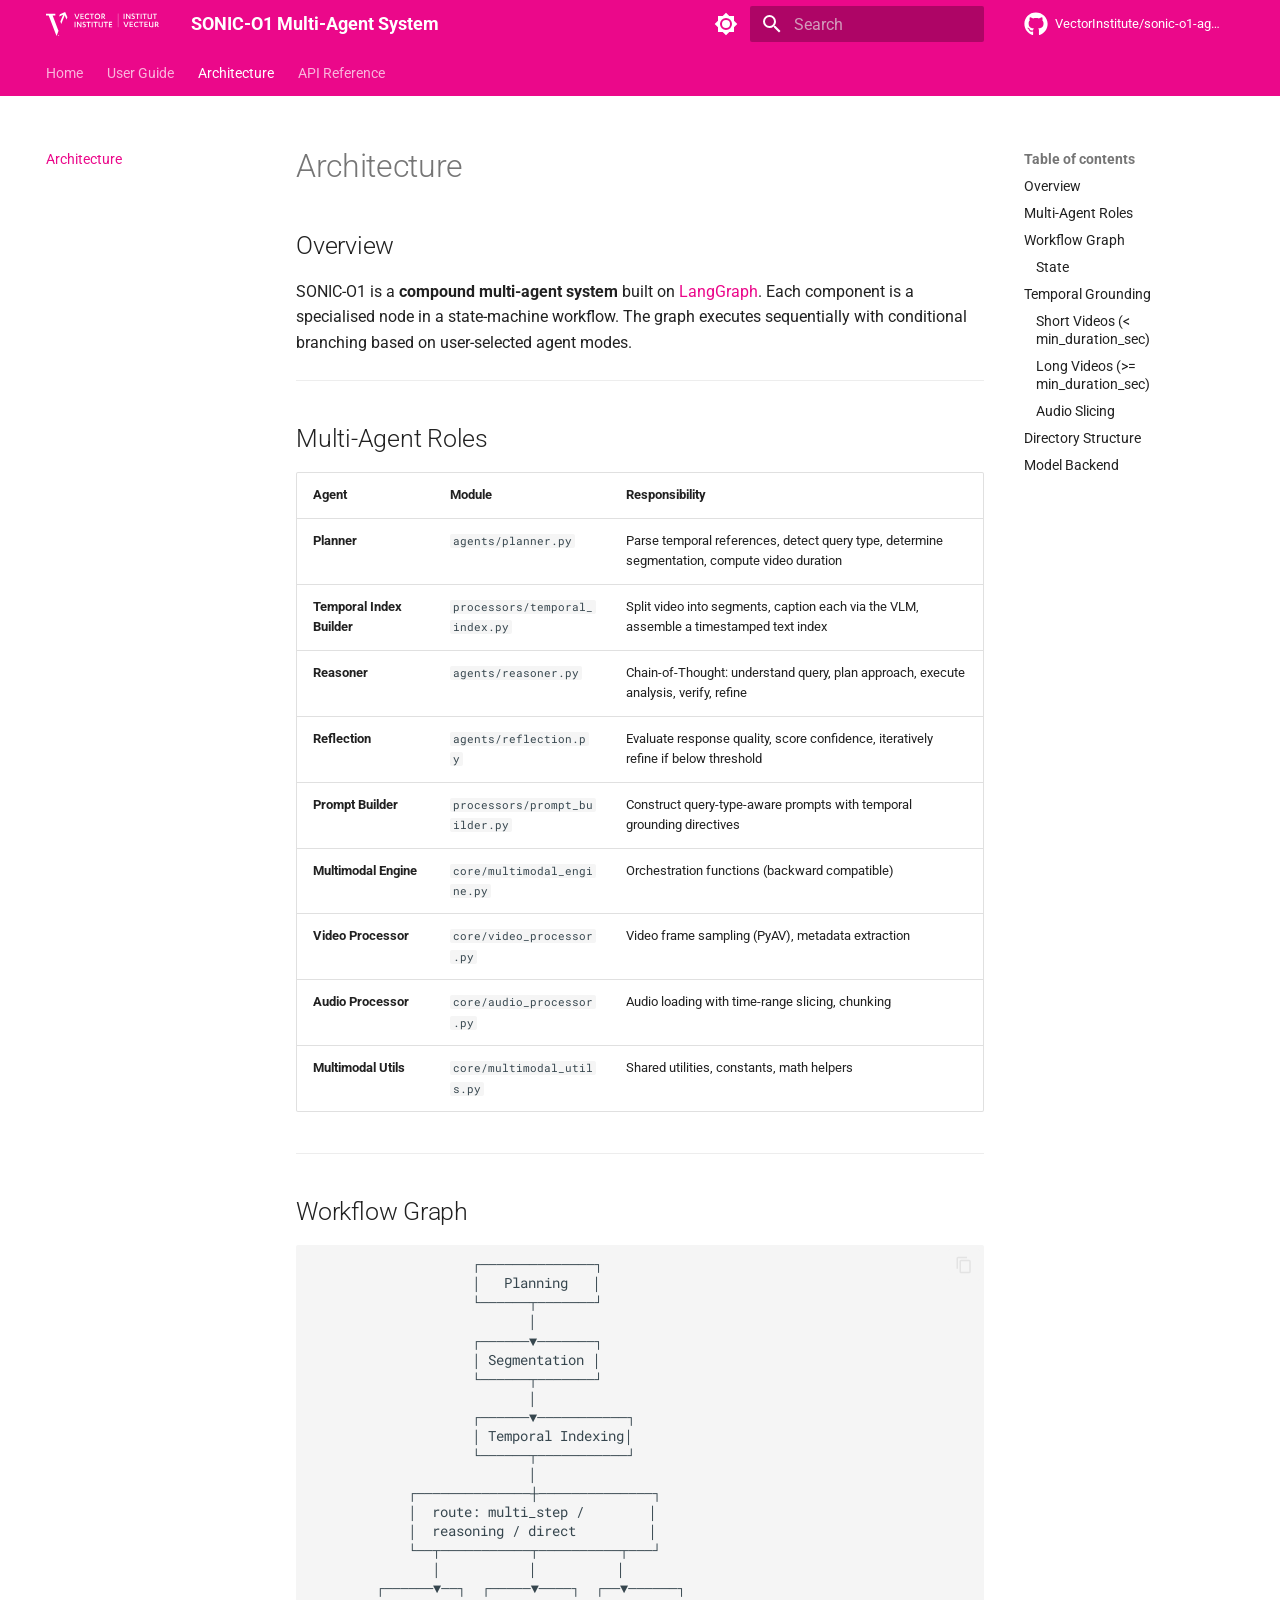
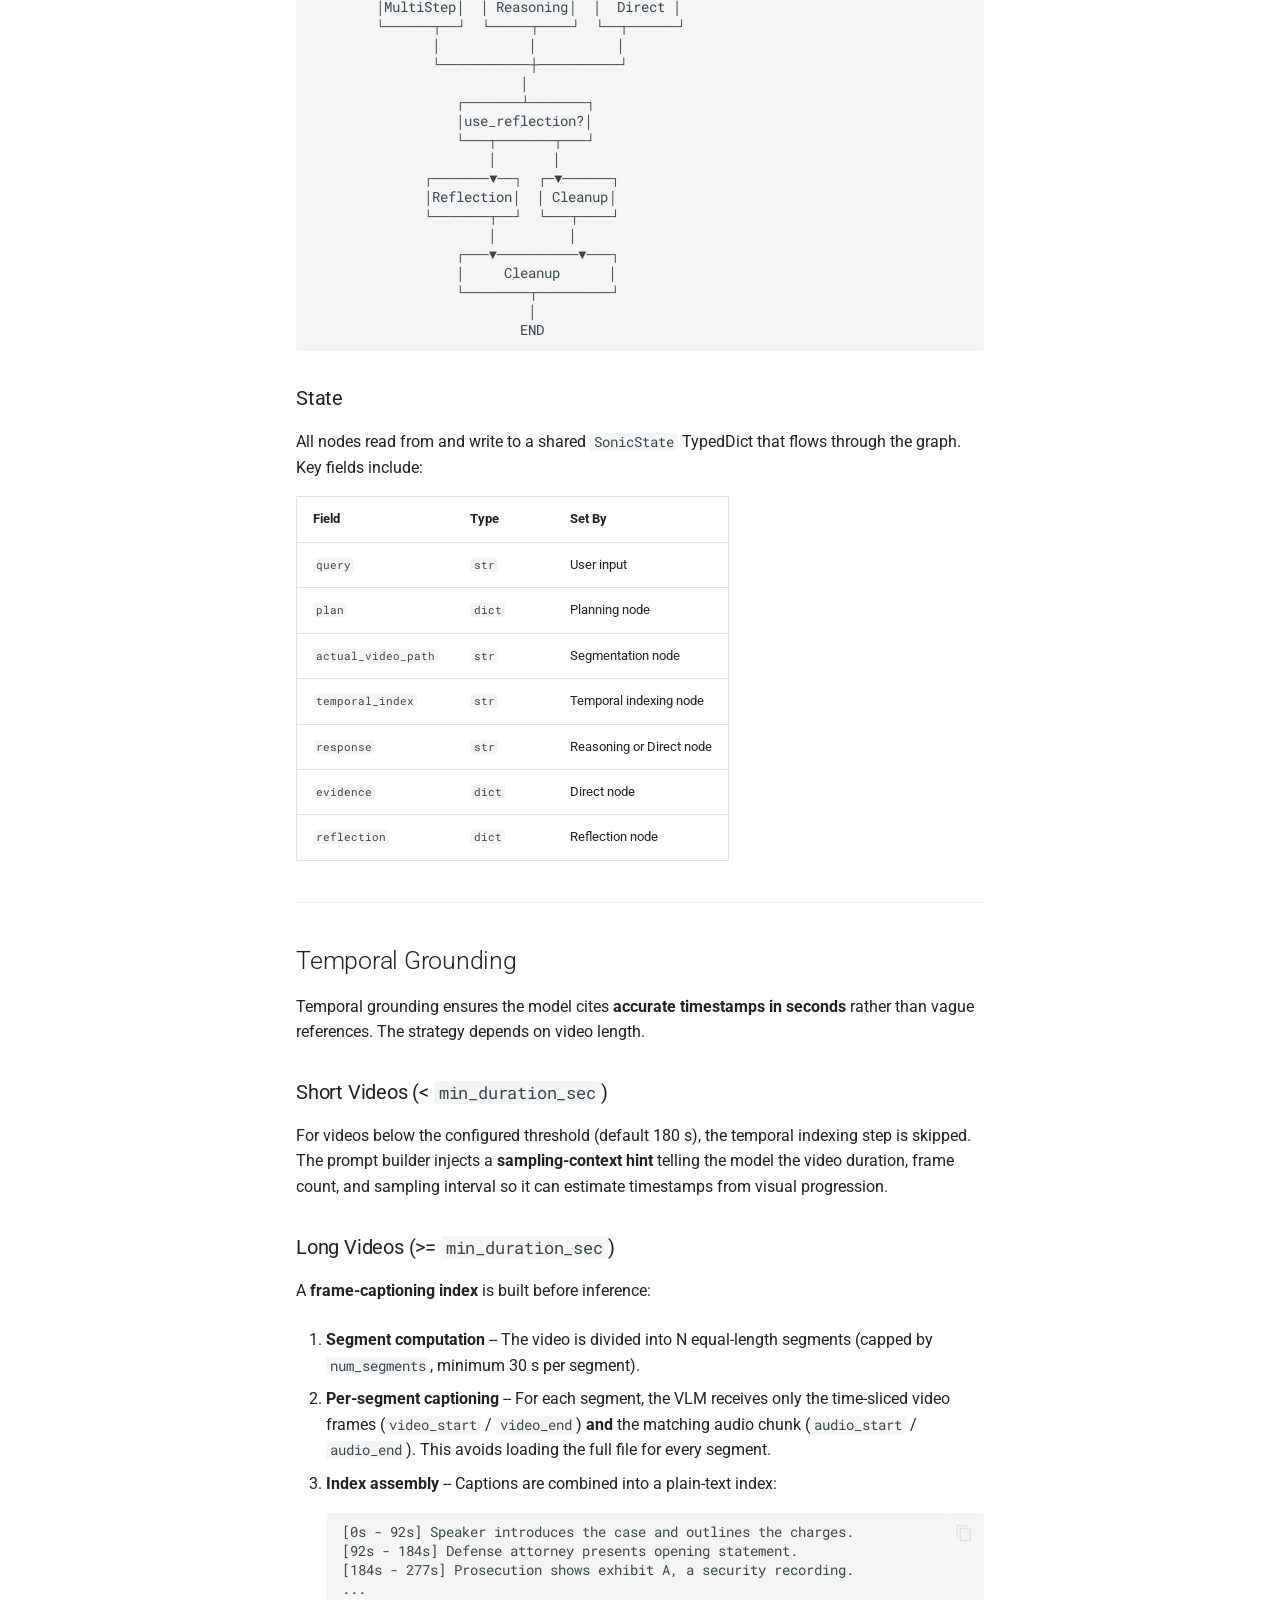
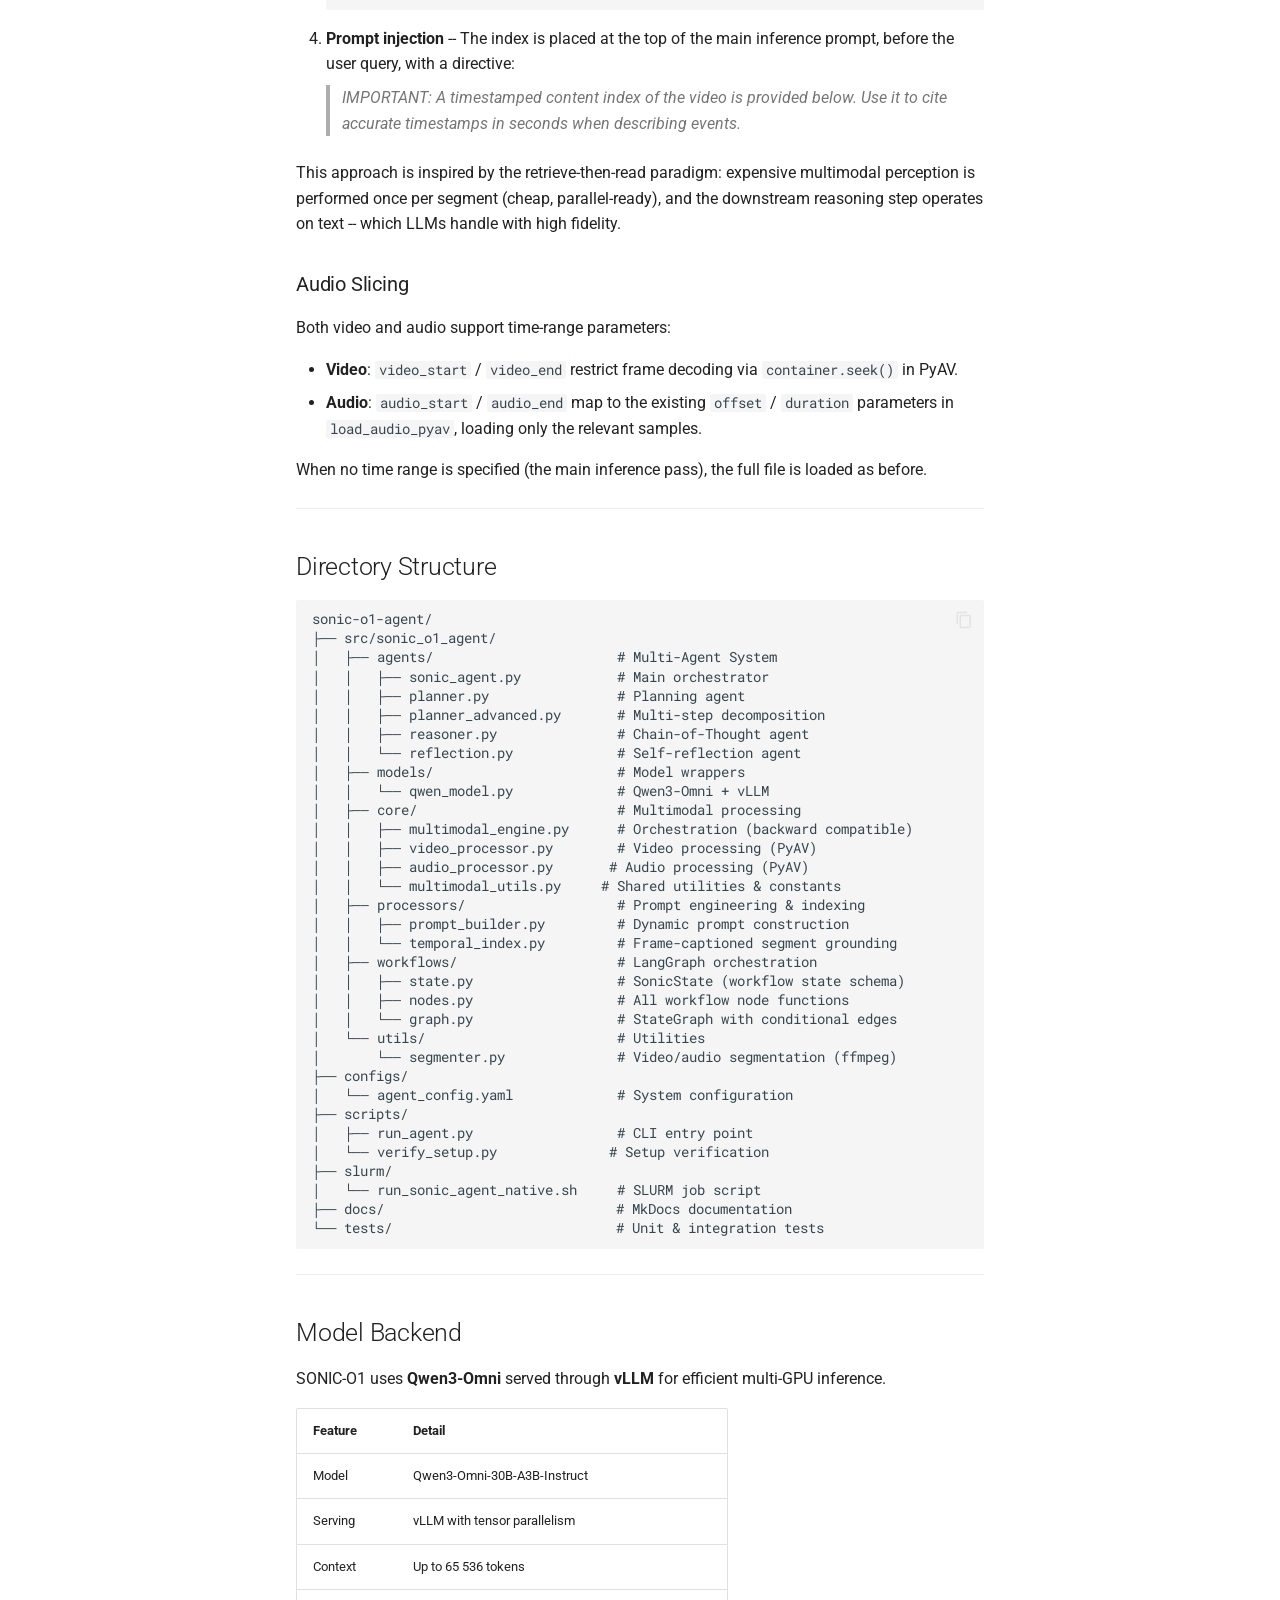
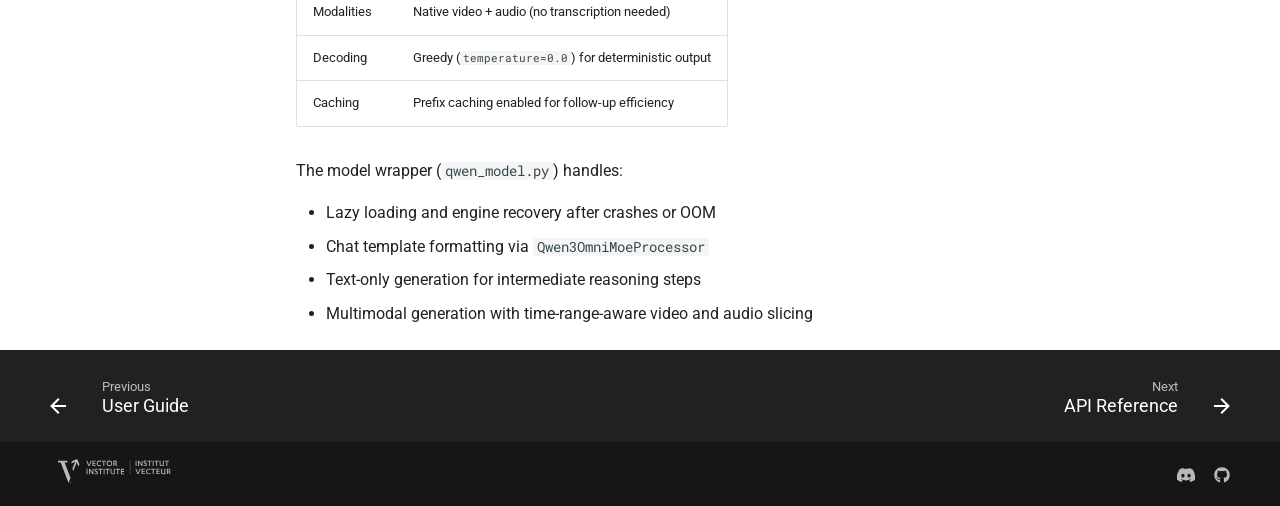
==== architecture/index.html @ 37e48c09 "Deploying to gh-pages from @ VectorInstitute/sonic-o1-agent@abe3488caa4207133526cd83256e0799c7c13dd8" ====
<!doctype html>
<html lang="en" class="no-js">
  <head>
    
      <meta charset="utf-8">
      <meta name="viewport" content="width=device-width,initial-scale=1">
      
      
      
      
        <link rel="prev" href="../user_guide/">
      
      
        <link rel="next" href="../api/">
      
      
        
      
      
      <link rel="icon" href="../assets/favicon-48x48.svg">
      <meta name="generator" content="mkdocs-1.6.1, mkdocs-material-9.7.1">
    
    
      
        <title>Architecture - SONIC-O1 Multi-Agent System</title>
      
    
    
      <link rel="stylesheet" href="../assets/stylesheets/main.484c7ddc.min.css">
      
        
        <link rel="stylesheet" href="../assets/stylesheets/palette.ab4e12ef.min.css">
      
      


    
    
      
    
    
      
        
        
        <link rel="preconnect" href="https://fonts.gstatic.com" crossorigin>
        <link rel="stylesheet" href="https://fonts.googleapis.com/css?family=Roboto:300,300i,400,400i,700,700i%7CRoboto+Mono:400,400i,700,700i&display=fallback">
        <style>:root{--md-text-font:"Roboto";--md-code-font:"Roboto Mono"}</style>
      
    
    
      <link rel="stylesheet" href="../assets/_mkdocstrings.css">
    
      <link rel="stylesheet" href="../stylesheets/extra.css">
    
    <script>__md_scope=new URL("..",location),__md_hash=e=>[...e].reduce(((e,_)=>(e<<5)-e+_.charCodeAt(0)),0),__md_get=(e,_=localStorage,t=__md_scope)=>JSON.parse(_.getItem(t.pathname+"."+e)),__md_set=(e,_,t=localStorage,a=__md_scope)=>{try{t.setItem(a.pathname+"."+e,JSON.stringify(_))}catch(e){}}</script>
    
      

    
    
  </head>
  
  
    
    
      
    
    
    
    
    <body dir="ltr" data-md-color-scheme="default" data-md-color-primary="vector" data-md-color-accent="vector-teal">
  
    
    <input class="md-toggle" data-md-toggle="drawer" type="checkbox" id="__drawer" autocomplete="off">
    <input class="md-toggle" data-md-toggle="search" type="checkbox" id="__search" autocomplete="off">
    <label class="md-overlay" for="__drawer"></label>
    <div data-md-component="skip">
      
        
        <a href="#architecture" class="md-skip">
          Skip to content
        </a>
      
    </div>
    <div data-md-component="announce">
      
    </div>
    
    
      

<header class="md-header" data-md-component="header">
  <nav class="md-header__inner md-grid" aria-label="Header">
    <a href=".." title="SONIC-O1 Multi-Agent System" class="md-header__button md-logo" aria-label="SONIC-O1 Multi-Agent System" data-md-component="logo">
      
<img src="../assets/vector-logo.svg" alt="logo">

    </a>
    <label class="md-header__button md-icon" for="__drawer">
      
      <svg xmlns="http://www.w3.org/2000/svg" viewBox="0 0 24 24"><path d="M3 6h18v2H3zm0 5h18v2H3zm0 5h18v2H3z"/></svg>
    </label>
    <div class="md-header__title" data-md-component="header-title">
      <div class="md-header__ellipsis">
        <div class="md-header__topic">
          <span class="md-ellipsis">
            SONIC-O1 Multi-Agent System
          </span>
        </div>
        <div class="md-header__topic" data-md-component="header-topic">
          <span class="md-ellipsis">
            
              Architecture
            
          </span>
        </div>
      </div>
    </div>
    
      
        <form class="md-header__option" data-md-component="palette">
  
    
    
    
    <input class="md-option" data-md-color-media="(prefers-color-scheme: light)" data-md-color-scheme="default" data-md-color-primary="vector" data-md-color-accent="vector-teal"  aria-label="Switch to dark mode"  type="radio" name="__palette" id="__palette_0">
    
      <label class="md-header__button md-icon" title="Switch to dark mode" for="__palette_1" hidden>
        <svg xmlns="http://www.w3.org/2000/svg" viewBox="0 0 24 24"><path d="M12 8a4 4 0 0 0-4 4 4 4 0 0 0 4 4 4 4 0 0 0 4-4 4 4 0 0 0-4-4m0 10a6 6 0 0 1-6-6 6 6 0 0 1 6-6 6 6 0 0 1 6 6 6 6 0 0 1-6 6m8-9.31V4h-4.69L12 .69 8.69 4H4v4.69L.69 12 4 15.31V20h4.69L12 23.31 15.31 20H20v-4.69L23.31 12z"/></svg>
      </label>
    
  
    
    
    
    <input class="md-option" data-md-color-media="(prefers-color-scheme: dark)" data-md-color-scheme="slate" data-md-color-primary="black" data-md-color-accent="vector-teal"  aria-label="Switch to light mode"  type="radio" name="__palette" id="__palette_1">
    
      <label class="md-header__button md-icon" title="Switch to light mode" for="__palette_0" hidden>
        <svg xmlns="http://www.w3.org/2000/svg" viewBox="0 0 24 24"><path d="M12 18c-.89 0-1.74-.2-2.5-.55C11.56 16.5 13 14.42 13 12s-1.44-4.5-3.5-5.45C10.26 6.2 11.11 6 12 6a6 6 0 0 1 6 6 6 6 0 0 1-6 6m8-9.31V4h-4.69L12 .69 8.69 4H4v4.69L.69 12 4 15.31V20h4.69L12 23.31 15.31 20H20v-4.69L23.31 12z"/></svg>
      </label>
    
  
</form>
      
    
    
      <script>var palette=__md_get("__palette");if(palette&&palette.color){if("(prefers-color-scheme)"===palette.color.media){var media=matchMedia("(prefers-color-scheme: light)"),input=document.querySelector(media.matches?"[data-md-color-media='(prefers-color-scheme: light)']":"[data-md-color-media='(prefers-color-scheme: dark)']");palette.color.media=input.getAttribute("data-md-color-media"),palette.color.scheme=input.getAttribute("data-md-color-scheme"),palette.color.primary=input.getAttribute("data-md-color-primary"),palette.color.accent=input.getAttribute("data-md-color-accent")}for(var[key,value]of Object.entries(palette.color))document.body.setAttribute("data-md-color-"+key,value)}</script>
    
    
    
      
      
        <label class="md-header__button md-icon" for="__search">
          
          <svg xmlns="http://www.w3.org/2000/svg" viewBox="0 0 24 24"><path d="M9.5 3A6.5 6.5 0 0 1 16 9.5c0 1.61-.59 3.09-1.56 4.23l.27.27h.79l5 5-1.5 1.5-5-5v-.79l-.27-.27A6.52 6.52 0 0 1 9.5 16 6.5 6.5 0 0 1 3 9.5 6.5 6.5 0 0 1 9.5 3m0 2C7 5 5 7 5 9.5S7 14 9.5 14 14 12 14 9.5 12 5 9.5 5"/></svg>
        </label>
        <div class="md-search" data-md-component="search" role="dialog">
  <label class="md-search__overlay" for="__search"></label>
  <div class="md-search__inner" role="search">
    <form class="md-search__form" name="search">
      <input type="text" class="md-search__input" name="query" aria-label="Search" placeholder="Search" autocapitalize="off" autocorrect="off" autocomplete="off" spellcheck="false" data-md-component="search-query" required>
      <label class="md-search__icon md-icon" for="__search">
        
        <svg xmlns="http://www.w3.org/2000/svg" viewBox="0 0 24 24"><path d="M9.5 3A6.5 6.5 0 0 1 16 9.5c0 1.61-.59 3.09-1.56 4.23l.27.27h.79l5 5-1.5 1.5-5-5v-.79l-.27-.27A6.52 6.52 0 0 1 9.5 16 6.5 6.5 0 0 1 3 9.5 6.5 6.5 0 0 1 9.5 3m0 2C7 5 5 7 5 9.5S7 14 9.5 14 14 12 14 9.5 12 5 9.5 5"/></svg>
        
        <svg xmlns="http://www.w3.org/2000/svg" viewBox="0 0 24 24"><path d="M20 11v2H8l5.5 5.5-1.42 1.42L4.16 12l7.92-7.92L13.5 5.5 8 11z"/></svg>
      </label>
      <nav class="md-search__options" aria-label="Search">
        
        <button type="reset" class="md-search__icon md-icon" title="Clear" aria-label="Clear" tabindex="-1">
          
          <svg xmlns="http://www.w3.org/2000/svg" viewBox="0 0 24 24"><path d="M19 6.41 17.59 5 12 10.59 6.41 5 5 6.41 10.59 12 5 17.59 6.41 19 12 13.41 17.59 19 19 17.59 13.41 12z"/></svg>
        </button>
      </nav>
      
        <div class="md-search__suggest" data-md-component="search-suggest"></div>
      
    </form>
    <div class="md-search__output">
      <div class="md-search__scrollwrap" tabindex="0" data-md-scrollfix>
        <div class="md-search-result" data-md-component="search-result">
          <div class="md-search-result__meta">
            Initializing search
          </div>
          <ol class="md-search-result__list" role="presentation"></ol>
        </div>
      </div>
    </div>
  </div>
</div>
      
    
    
      <div class="md-header__source">
        <a href="https://github.com/VectorInstitute/sonic-o1-agent" title="Go to repository" class="md-source" data-md-component="source">
  <div class="md-source__icon md-icon">
    
    <svg xmlns="http://www.w3.org/2000/svg" viewBox="0 0 512 512"><!--! Font Awesome Free 7.1.0 by @fontawesome - https://fontawesome.com License - https://fontawesome.com/license/free (Icons: CC BY 4.0, Fonts: SIL OFL 1.1, Code: MIT License) Copyright 2025 Fonticons, Inc.--><path d="M173.9 397.4c0 2-2.3 3.6-5.2 3.6-3.3.3-5.6-1.3-5.6-3.6 0-2 2.3-3.6 5.2-3.6 3-.3 5.6 1.3 5.6 3.6m-31.1-4.5c-.7 2 1.3 4.3 4.3 4.9 2.6 1 5.6 0 6.2-2s-1.3-4.3-4.3-5.2c-2.6-.7-5.5.3-6.2 2.3m44.2-1.7c-2.9.7-4.9 2.6-4.6 4.9.3 2 2.9 3.3 5.9 2.6 2.9-.7 4.9-2.6 4.6-4.6-.3-1.9-3-3.2-5.9-2.9M252.8 8C114.1 8 8 113.3 8 252c0 110.9 69.8 205.8 169.5 239.2 12.8 2.3 17.3-5.6 17.3-12.1 0-6.2-.3-40.4-.3-61.4 0 0-70 15-84.7-29.8 0 0-11.4-29.1-27.8-36.6 0 0-22.9-15.7 1.6-15.4 0 0 24.9 2 38.6 25.8 21.9 38.6 58.6 27.5 72.9 20.9 2.3-16 8.8-27.1 16-33.7-55.9-6.2-112.3-14.3-112.3-110.5 0-27.5 7.6-41.3 23.6-58.9-2.6-6.5-11.1-33.3 2.6-67.9 20.9-6.5 69 27 69 27 20-5.6 41.5-8.5 62.8-8.5s42.8 2.9 62.8 8.5c0 0 48.1-33.6 69-27 13.7 34.7 5.2 61.4 2.6 67.9 16 17.7 25.8 31.5 25.8 58.9 0 96.5-58.9 104.2-114.8 110.5 9.2 7.9 17 22.9 17 46.4 0 33.7-.3 75.4-.3 83.6 0 6.5 4.6 14.4 17.3 12.1C436.2 457.8 504 362.9 504 252 504 113.3 391.5 8 252.8 8M105.2 352.9c-1.3 1-1 3.3.7 5.2 1.6 1.6 3.9 2.3 5.2 1 1.3-1 1-3.3-.7-5.2-1.6-1.6-3.9-2.3-5.2-1m-10.8-8.1c-.7 1.3.3 2.9 2.3 3.9 1.6 1 3.6.7 4.3-.7.7-1.3-.3-2.9-2.3-3.9-2-.6-3.6-.3-4.3.7m32.4 35.6c-1.6 1.3-1 4.3 1.3 6.2 2.3 2.3 5.2 2.6 6.5 1 1.3-1.3.7-4.3-1.3-6.2-2.2-2.3-5.2-2.6-6.5-1m-11.4-14.7c-1.6 1-1.6 3.6 0 5.9s4.3 3.3 5.6 2.3c1.6-1.3 1.6-3.9 0-6.2-1.4-2.3-4-3.3-5.6-2"/></svg>
  </div>
  <div class="md-source__repository">
    VectorInstitute/sonic-o1-agent
  </div>
</a>
      </div>
    
  </nav>
  
</header>
    
    <div class="md-container" data-md-component="container">
      
      
        
          
            
<nav class="md-tabs" aria-label="Tabs" data-md-component="tabs">
  <div class="md-grid">
    <ul class="md-tabs__list">
      
        
  
  
  
  
    <li class="md-tabs__item">
      <a href=".." class="md-tabs__link">
        
  
  
    
  
  Home

      </a>
    </li>
  

      
        
  
  
  
  
    <li class="md-tabs__item">
      <a href="../user_guide/" class="md-tabs__link">
        
  
  
    
  
  User Guide

      </a>
    </li>
  

      
        
  
  
  
    
  
  
    <li class="md-tabs__item md-tabs__item--active">
      <a href="./" class="md-tabs__link">
        
  
  
    
  
  Architecture

      </a>
    </li>
  

      
        
  
  
  
  
    <li class="md-tabs__item">
      <a href="../api/" class="md-tabs__link">
        
  
  
    
  
  API Reference

      </a>
    </li>
  

      
    </ul>
  </div>
</nav>
          
        
      
      <main class="md-main" data-md-component="main">
        <div class="md-main__inner md-grid">
          
            
              
              <div class="md-sidebar md-sidebar--primary" data-md-component="sidebar" data-md-type="navigation" >
                <div class="md-sidebar__scrollwrap">
                  <div class="md-sidebar__inner">
                    


  


<nav class="md-nav md-nav--primary md-nav--lifted" aria-label="Navigation" data-md-level="0">
  <label class="md-nav__title" for="__drawer">
    <a href=".." title="SONIC-O1 Multi-Agent System" class="md-nav__button md-logo" aria-label="SONIC-O1 Multi-Agent System" data-md-component="logo">
      
<img src="../assets/vector-logo.svg" alt="logo">

    </a>
    SONIC-O1 Multi-Agent System
  </label>
  
    <div class="md-nav__source">
      <a href="https://github.com/VectorInstitute/sonic-o1-agent" title="Go to repository" class="md-source" data-md-component="source">
  <div class="md-source__icon md-icon">
    
    <svg xmlns="http://www.w3.org/2000/svg" viewBox="0 0 512 512"><!--! Font Awesome Free 7.1.0 by @fontawesome - https://fontawesome.com License - https://fontawesome.com/license/free (Icons: CC BY 4.0, Fonts: SIL OFL 1.1, Code: MIT License) Copyright 2025 Fonticons, Inc.--><path d="M173.9 397.4c0 2-2.3 3.6-5.2 3.6-3.3.3-5.6-1.3-5.6-3.6 0-2 2.3-3.6 5.2-3.6 3-.3 5.6 1.3 5.6 3.6m-31.1-4.5c-.7 2 1.3 4.3 4.3 4.9 2.6 1 5.6 0 6.2-2s-1.3-4.3-4.3-5.2c-2.6-.7-5.5.3-6.2 2.3m44.2-1.7c-2.9.7-4.9 2.6-4.6 4.9.3 2 2.9 3.3 5.9 2.6 2.9-.7 4.9-2.6 4.6-4.6-.3-1.9-3-3.2-5.9-2.9M252.8 8C114.1 8 8 113.3 8 252c0 110.9 69.8 205.8 169.5 239.2 12.8 2.3 17.3-5.6 17.3-12.1 0-6.2-.3-40.4-.3-61.4 0 0-70 15-84.7-29.8 0 0-11.4-29.1-27.8-36.6 0 0-22.9-15.7 1.6-15.4 0 0 24.9 2 38.6 25.8 21.9 38.6 58.6 27.5 72.9 20.9 2.3-16 8.8-27.1 16-33.7-55.9-6.2-112.3-14.3-112.3-110.5 0-27.5 7.6-41.3 23.6-58.9-2.6-6.5-11.1-33.3 2.6-67.9 20.9-6.5 69 27 69 27 20-5.6 41.5-8.5 62.8-8.5s42.8 2.9 62.8 8.5c0 0 48.1-33.6 69-27 13.7 34.7 5.2 61.4 2.6 67.9 16 17.7 25.8 31.5 25.8 58.9 0 96.5-58.9 104.2-114.8 110.5 9.2 7.9 17 22.9 17 46.4 0 33.7-.3 75.4-.3 83.6 0 6.5 4.6 14.4 17.3 12.1C436.2 457.8 504 362.9 504 252 504 113.3 391.5 8 252.8 8M105.2 352.9c-1.3 1-1 3.3.7 5.2 1.6 1.6 3.9 2.3 5.2 1 1.3-1 1-3.3-.7-5.2-1.6-1.6-3.9-2.3-5.2-1m-10.8-8.1c-.7 1.3.3 2.9 2.3 3.9 1.6 1 3.6.7 4.3-.7.7-1.3-.3-2.9-2.3-3.9-2-.6-3.6-.3-4.3.7m32.4 35.6c-1.6 1.3-1 4.3 1.3 6.2 2.3 2.3 5.2 2.6 6.5 1 1.3-1.3.7-4.3-1.3-6.2-2.2-2.3-5.2-2.6-6.5-1m-11.4-14.7c-1.6 1-1.6 3.6 0 5.9s4.3 3.3 5.6 2.3c1.6-1.3 1.6-3.9 0-6.2-1.4-2.3-4-3.3-5.6-2"/></svg>
  </div>
  <div class="md-source__repository">
    VectorInstitute/sonic-o1-agent
  </div>
</a>
    </div>
  
  <ul class="md-nav__list" data-md-scrollfix>
    
      
      
  
  
  
  
    <li class="md-nav__item">
      <a href=".." class="md-nav__link">
        
  
  
  <span class="md-ellipsis">
    
  
    Home
  

    
  </span>
  
  

      </a>
    </li>
  

    
      
      
  
  
  
  
    <li class="md-nav__item">
      <a href="../user_guide/" class="md-nav__link">
        
  
  
  <span class="md-ellipsis">
    
  
    User Guide
  

    
  </span>
  
  

      </a>
    </li>
  

    
      
      
  
  
    
  
  
  
    <li class="md-nav__item md-nav__item--active">
      
      <input class="md-nav__toggle md-toggle" type="checkbox" id="__toc">
      
      
        
      
      
        <label class="md-nav__link md-nav__link--active" for="__toc">
          
  
  
  <span class="md-ellipsis">
    
  
    Architecture
  

    
  </span>
  
  

          <span class="md-nav__icon md-icon"></span>
        </label>
      
      <a href="./" class="md-nav__link md-nav__link--active">
        
  
  
  <span class="md-ellipsis">
    
  
    Architecture
  

    
  </span>
  
  

      </a>
      
        

<nav class="md-nav md-nav--secondary" aria-label="Table of contents">
  
  
  
    
  
  
    <label class="md-nav__title" for="__toc">
      <span class="md-nav__icon md-icon"></span>
      Table of contents
    </label>
    <ul class="md-nav__list" data-md-component="toc" data-md-scrollfix>
      
        <li class="md-nav__item">
  <a href="#overview" class="md-nav__link">
    <span class="md-ellipsis">
      
        Overview
      
    </span>
  </a>
  
</li>
      
        <li class="md-nav__item">
  <a href="#multi-agent-roles" class="md-nav__link">
    <span class="md-ellipsis">
      
        Multi-Agent Roles
      
    </span>
  </a>
  
</li>
      
        <li class="md-nav__item">
  <a href="#workflow-graph" class="md-nav__link">
    <span class="md-ellipsis">
      
        Workflow Graph
      
    </span>
  </a>
  
    <nav class="md-nav" aria-label="Workflow Graph">
      <ul class="md-nav__list">
        
          <li class="md-nav__item">
  <a href="#state" class="md-nav__link">
    <span class="md-ellipsis">
      
        State
      
    </span>
  </a>
  
</li>
        
      </ul>
    </nav>
  
</li>
      
        <li class="md-nav__item">
  <a href="#temporal-grounding" class="md-nav__link">
    <span class="md-ellipsis">
      
        Temporal Grounding
      
    </span>
  </a>
  
    <nav class="md-nav" aria-label="Temporal Grounding">
      <ul class="md-nav__list">
        
          <li class="md-nav__item">
  <a href="#short-videos-min_duration_sec" class="md-nav__link">
    <span class="md-ellipsis">
      
        Short Videos (&lt; min_duration_sec)
      
    </span>
  </a>
  
</li>
        
          <li class="md-nav__item">
  <a href="#long-videos-min_duration_sec" class="md-nav__link">
    <span class="md-ellipsis">
      
        Long Videos (&gt;= min_duration_sec)
      
    </span>
  </a>
  
</li>
        
          <li class="md-nav__item">
  <a href="#audio-slicing" class="md-nav__link">
    <span class="md-ellipsis">
      
        Audio Slicing
      
    </span>
  </a>
  
</li>
        
      </ul>
    </nav>
  
</li>
      
        <li class="md-nav__item">
  <a href="#directory-structure" class="md-nav__link">
    <span class="md-ellipsis">
      
        Directory Structure
      
    </span>
  </a>
  
</li>
      
        <li class="md-nav__item">
  <a href="#model-backend" class="md-nav__link">
    <span class="md-ellipsis">
      
        Model Backend
      
    </span>
  </a>
  
</li>
      
    </ul>
  
</nav>
      
    </li>
  

    
      
      
  
  
  
  
    <li class="md-nav__item">
      <a href="../api/" class="md-nav__link">
        
  
  
  <span class="md-ellipsis">
    
  
    API Reference
  

    
  </span>
  
  

      </a>
    </li>
  

    
  </ul>
</nav>
                  </div>
                </div>
              </div>
            
            
              
              <div class="md-sidebar md-sidebar--secondary" data-md-component="sidebar" data-md-type="toc" >
                <div class="md-sidebar__scrollwrap">
                  <div class="md-sidebar__inner">
                    

<nav class="md-nav md-nav--secondary" aria-label="Table of contents">
  
  
  
    
  
  
    <label class="md-nav__title" for="__toc">
      <span class="md-nav__icon md-icon"></span>
      Table of contents
    </label>
    <ul class="md-nav__list" data-md-component="toc" data-md-scrollfix>
      
        <li class="md-nav__item">
  <a href="#overview" class="md-nav__link">
    <span class="md-ellipsis">
      
        Overview
      
    </span>
  </a>
  
</li>
      
        <li class="md-nav__item">
  <a href="#multi-agent-roles" class="md-nav__link">
    <span class="md-ellipsis">
      
        Multi-Agent Roles
      
    </span>
  </a>
  
</li>
      
        <li class="md-nav__item">
  <a href="#workflow-graph" class="md-nav__link">
    <span class="md-ellipsis">
      
        Workflow Graph
      
    </span>
  </a>
  
    <nav class="md-nav" aria-label="Workflow Graph">
      <ul class="md-nav__list">
        
          <li class="md-nav__item">
  <a href="#state" class="md-nav__link">
    <span class="md-ellipsis">
      
        State
      
    </span>
  </a>
  
</li>
        
      </ul>
    </nav>
  
</li>
      
        <li class="md-nav__item">
  <a href="#temporal-grounding" class="md-nav__link">
    <span class="md-ellipsis">
      
        Temporal Grounding
      
    </span>
  </a>
  
    <nav class="md-nav" aria-label="Temporal Grounding">
      <ul class="md-nav__list">
        
          <li class="md-nav__item">
  <a href="#short-videos-min_duration_sec" class="md-nav__link">
    <span class="md-ellipsis">
      
        Short Videos (&lt; min_duration_sec)
      
    </span>
  </a>
  
</li>
        
          <li class="md-nav__item">
  <a href="#long-videos-min_duration_sec" class="md-nav__link">
    <span class="md-ellipsis">
      
        Long Videos (&gt;= min_duration_sec)
      
    </span>
  </a>
  
</li>
        
          <li class="md-nav__item">
  <a href="#audio-slicing" class="md-nav__link">
    <span class="md-ellipsis">
      
        Audio Slicing
      
    </span>
  </a>
  
</li>
        
      </ul>
    </nav>
  
</li>
      
        <li class="md-nav__item">
  <a href="#directory-structure" class="md-nav__link">
    <span class="md-ellipsis">
      
        Directory Structure
      
    </span>
  </a>
  
</li>
      
        <li class="md-nav__item">
  <a href="#model-backend" class="md-nav__link">
    <span class="md-ellipsis">
      
        Model Backend
      
    </span>
  </a>
  
</li>
      
    </ul>
  
</nav>
                  </div>
                </div>
              </div>
            
          
          
            <div class="md-content" data-md-component="content">
              
              <article class="md-content__inner md-typeset">
                
                  


  
  


<h1 id="architecture">Architecture<a class="headerlink" href="#architecture" title="Permanent link">&para;</a></h1>
<h2 id="overview">Overview<a class="headerlink" href="#overview" title="Permanent link">&para;</a></h2>
<p>SONIC-O1 is a <strong>compound multi-agent system</strong> built on
<a href="https://github.com/langchain-ai/langgraph">LangGraph</a>. Each component is a
specialised node in a state-machine workflow. The graph executes sequentially
with conditional branching based on user-selected agent modes.</p>
<hr />
<h2 id="multi-agent-roles">Multi-Agent Roles<a class="headerlink" href="#multi-agent-roles" title="Permanent link">&para;</a></h2>
<table>
<thead>
<tr>
<th>Agent</th>
<th>Module</th>
<th>Responsibility</th>
</tr>
</thead>
<tbody>
<tr>
<td><strong>Planner</strong></td>
<td><code>agents/planner.py</code></td>
<td>Parse temporal references, detect query type, determine segmentation, compute video duration</td>
</tr>
<tr>
<td><strong>Temporal Index Builder</strong></td>
<td><code>processors/temporal_index.py</code></td>
<td>Split video into segments, caption each via the VLM, assemble a timestamped text index</td>
</tr>
<tr>
<td><strong>Reasoner</strong></td>
<td><code>agents/reasoner.py</code></td>
<td>Chain-of-Thought: understand query, plan approach, execute analysis, verify, refine</td>
</tr>
<tr>
<td><strong>Reflection</strong></td>
<td><code>agents/reflection.py</code></td>
<td>Evaluate response quality, score confidence, iteratively refine if below threshold</td>
</tr>
<tr>
<td><strong>Prompt Builder</strong></td>
<td><code>processors/prompt_builder.py</code></td>
<td>Construct query-type-aware prompts with temporal grounding directives</td>
</tr>
<tr>
<td><strong>Multimodal Engine</strong></td>
<td><code>core/multimodal_engine.py</code></td>
<td>Orchestration functions (backward compatible)</td>
</tr>
<tr>
<td><strong>Video Processor</strong></td>
<td><code>core/video_processor.py</code></td>
<td>Video frame sampling (PyAV), metadata extraction</td>
</tr>
<tr>
<td><strong>Audio Processor</strong></td>
<td><code>core/audio_processor.py</code></td>
<td>Audio loading with time-range slicing, chunking</td>
</tr>
<tr>
<td><strong>Multimodal Utils</strong></td>
<td><code>core/multimodal_utils.py</code></td>
<td>Shared utilities, constants, math helpers</td>
</tr>
</tbody>
</table>
<hr />
<h2 id="workflow-graph">Workflow Graph<a class="headerlink" href="#workflow-graph" title="Permanent link">&para;</a></h2>
<div class="language-text highlight"><pre><span></span><code><span id="__span-0-1"><a id="__codelineno-0-1" name="__codelineno-0-1" href="#__codelineno-0-1"></a>                    ┌──────────────┐
</span><span id="__span-0-2"><a id="__codelineno-0-2" name="__codelineno-0-2" href="#__codelineno-0-2"></a>                    │   Planning   │
</span><span id="__span-0-3"><a id="__codelineno-0-3" name="__codelineno-0-3" href="#__codelineno-0-3"></a>                    └──────┬───────┘
</span><span id="__span-0-4"><a id="__codelineno-0-4" name="__codelineno-0-4" href="#__codelineno-0-4"></a>                           │
</span><span id="__span-0-5"><a id="__codelineno-0-5" name="__codelineno-0-5" href="#__codelineno-0-5"></a>                    ┌──────▼───────┐
</span><span id="__span-0-6"><a id="__codelineno-0-6" name="__codelineno-0-6" href="#__codelineno-0-6"></a>                    │ Segmentation │
</span><span id="__span-0-7"><a id="__codelineno-0-7" name="__codelineno-0-7" href="#__codelineno-0-7"></a>                    └──────┬───────┘
</span><span id="__span-0-8"><a id="__codelineno-0-8" name="__codelineno-0-8" href="#__codelineno-0-8"></a>                           │
</span><span id="__span-0-9"><a id="__codelineno-0-9" name="__codelineno-0-9" href="#__codelineno-0-9"></a>                    ┌──────▼───────────┐
</span><span id="__span-0-10"><a id="__codelineno-0-10" name="__codelineno-0-10" href="#__codelineno-0-10"></a>                    │ Temporal Indexing│
</span><span id="__span-0-11"><a id="__codelineno-0-11" name="__codelineno-0-11" href="#__codelineno-0-11"></a>                    └──────┬───────────┘
</span><span id="__span-0-12"><a id="__codelineno-0-12" name="__codelineno-0-12" href="#__codelineno-0-12"></a>                           │
</span><span id="__span-0-13"><a id="__codelineno-0-13" name="__codelineno-0-13" href="#__codelineno-0-13"></a>            ┌──────────────┼──────────────┐
</span><span id="__span-0-14"><a id="__codelineno-0-14" name="__codelineno-0-14" href="#__codelineno-0-14"></a>            │  route: multi_step /        │
</span><span id="__span-0-15"><a id="__codelineno-0-15" name="__codelineno-0-15" href="#__codelineno-0-15"></a>            │  reasoning / direct         │
</span><span id="__span-0-16"><a id="__codelineno-0-16" name="__codelineno-0-16" href="#__codelineno-0-16"></a>            └──┬───────────┬──────────┬───┘
</span><span id="__span-0-17"><a id="__codelineno-0-17" name="__codelineno-0-17" href="#__codelineno-0-17"></a>               │           │          │
</span><span id="__span-0-18"><a id="__codelineno-0-18" name="__codelineno-0-18" href="#__codelineno-0-18"></a>        ┌──────▼──┐  ┌─────▼────┐  ┌──▼──────┐
</span><span id="__span-0-19"><a id="__codelineno-0-19" name="__codelineno-0-19" href="#__codelineno-0-19"></a>        │MultiStep│  │ Reasoning│  │  Direct │
</span><span id="__span-0-20"><a id="__codelineno-0-20" name="__codelineno-0-20" href="#__codelineno-0-20"></a>        └──────┬──┘  └─────┬────┘  └──┬──────┘
</span><span id="__span-0-21"><a id="__codelineno-0-21" name="__codelineno-0-21" href="#__codelineno-0-21"></a>               │           │          │
</span><span id="__span-0-22"><a id="__codelineno-0-22" name="__codelineno-0-22" href="#__codelineno-0-22"></a>               └───────────┼──────────┘
</span><span id="__span-0-23"><a id="__codelineno-0-23" name="__codelineno-0-23" href="#__codelineno-0-23"></a>                          │
</span><span id="__span-0-24"><a id="__codelineno-0-24" name="__codelineno-0-24" href="#__codelineno-0-24"></a>                  ┌───────┴───────┐
</span><span id="__span-0-25"><a id="__codelineno-0-25" name="__codelineno-0-25" href="#__codelineno-0-25"></a>                  │use_reflection?│
</span><span id="__span-0-26"><a id="__codelineno-0-26" name="__codelineno-0-26" href="#__codelineno-0-26"></a>                  └───┬───────┬───┘
</span><span id="__span-0-27"><a id="__codelineno-0-27" name="__codelineno-0-27" href="#__codelineno-0-27"></a>                      │       │
</span><span id="__span-0-28"><a id="__codelineno-0-28" name="__codelineno-0-28" href="#__codelineno-0-28"></a>              ┌───────▼──┐  ┌─▼──────┐
</span><span id="__span-0-29"><a id="__codelineno-0-29" name="__codelineno-0-29" href="#__codelineno-0-29"></a>              │Reflection│  │ Cleanup│
</span><span id="__span-0-30"><a id="__codelineno-0-30" name="__codelineno-0-30" href="#__codelineno-0-30"></a>              └───────┬──┘  └───┬────┘
</span><span id="__span-0-31"><a id="__codelineno-0-31" name="__codelineno-0-31" href="#__codelineno-0-31"></a>                      │         │
</span><span id="__span-0-32"><a id="__codelineno-0-32" name="__codelineno-0-32" href="#__codelineno-0-32"></a>                  ┌───▼──────────▼───┐
</span><span id="__span-0-33"><a id="__codelineno-0-33" name="__codelineno-0-33" href="#__codelineno-0-33"></a>                  │     Cleanup      │
</span><span id="__span-0-34"><a id="__codelineno-0-34" name="__codelineno-0-34" href="#__codelineno-0-34"></a>                  └────────┬─────────┘
</span><span id="__span-0-35"><a id="__codelineno-0-35" name="__codelineno-0-35" href="#__codelineno-0-35"></a>                           │
</span><span id="__span-0-36"><a id="__codelineno-0-36" name="__codelineno-0-36" href="#__codelineno-0-36"></a>                          END
</span></code></pre></div>
<h3 id="state">State<a class="headerlink" href="#state" title="Permanent link">&para;</a></h3>
<p>All nodes read from and write to a shared <code>SonicState</code> TypedDict that flows
through the graph. Key fields include:</p>
<table>
<thead>
<tr>
<th>Field</th>
<th>Type</th>
<th>Set By</th>
</tr>
</thead>
<tbody>
<tr>
<td><code>query</code></td>
<td><code>str</code></td>
<td>User input</td>
</tr>
<tr>
<td><code>plan</code></td>
<td><code>dict</code></td>
<td>Planning node</td>
</tr>
<tr>
<td><code>actual_video_path</code></td>
<td><code>str</code></td>
<td>Segmentation node</td>
</tr>
<tr>
<td><code>temporal_index</code></td>
<td><code>str</code></td>
<td>Temporal indexing node</td>
</tr>
<tr>
<td><code>response</code></td>
<td><code>str</code></td>
<td>Reasoning or Direct node</td>
</tr>
<tr>
<td><code>evidence</code></td>
<td><code>dict</code></td>
<td>Direct node</td>
</tr>
<tr>
<td><code>reflection</code></td>
<td><code>dict</code></td>
<td>Reflection node</td>
</tr>
</tbody>
</table>
<hr />
<h2 id="temporal-grounding">Temporal Grounding<a class="headerlink" href="#temporal-grounding" title="Permanent link">&para;</a></h2>
<p>Temporal grounding ensures the model cites <strong>accurate timestamps in seconds</strong>
rather than vague references. The strategy depends on video length.</p>
<h3 id="short-videos-min_duration_sec">Short Videos (&lt; <code>min_duration_sec</code>)<a class="headerlink" href="#short-videos-min_duration_sec" title="Permanent link">&para;</a></h3>
<p>For videos below the configured threshold (default 180 s), the temporal
indexing step is skipped. The prompt builder injects a <strong>sampling-context
hint</strong> telling the model the video duration, frame count, and sampling
interval so it can estimate timestamps from visual progression.</p>
<h3 id="long-videos-min_duration_sec">Long Videos (&gt;= <code>min_duration_sec</code>)<a class="headerlink" href="#long-videos-min_duration_sec" title="Permanent link">&para;</a></h3>
<p>A <strong>frame-captioning index</strong> is built before inference:</p>
<ol>
<li>
<p><strong>Segment computation</strong> -- The video is divided into N equal-length
   segments (capped by <code>num_segments</code>, minimum 30 s per segment).</p>
</li>
<li>
<p><strong>Per-segment captioning</strong> -- For each segment, the VLM receives only
   the time-sliced video frames (<code>video_start</code> / <code>video_end</code>) <strong>and</strong> the
   matching audio chunk (<code>audio_start</code> / <code>audio_end</code>). This avoids loading
   the full file for every segment.</p>
</li>
<li>
<p><strong>Index assembly</strong> -- Captions are combined into a plain-text index:</p>
<div class="language-text highlight"><pre><span></span><code><span id="__span-1-1"><a id="__codelineno-1-1" name="__codelineno-1-1" href="#__codelineno-1-1"></a>[0s - 92s] Speaker introduces the case and outlines the charges.
</span><span id="__span-1-2"><a id="__codelineno-1-2" name="__codelineno-1-2" href="#__codelineno-1-2"></a>[92s - 184s] Defense attorney presents opening statement.
</span><span id="__span-1-3"><a id="__codelineno-1-3" name="__codelineno-1-3" href="#__codelineno-1-3"></a>[184s - 277s] Prosecution shows exhibit A, a security recording.
</span><span id="__span-1-4"><a id="__codelineno-1-4" name="__codelineno-1-4" href="#__codelineno-1-4"></a>...
</span></code></pre></div>
</li>
<li>
<p><strong>Prompt injection</strong> -- The index is placed at the top of the main
   inference prompt, before the user query, with a directive:</p>
<blockquote>
<p><em>IMPORTANT: A timestamped content index of the video is provided
below. Use it to cite accurate timestamps in seconds when describing
events.</em></p>
</blockquote>
</li>
</ol>
<p>This approach is inspired by the retrieve-then-read paradigm: expensive
multimodal perception is performed once per segment (cheap, parallel-ready),
and the downstream reasoning step operates on text -- which LLMs handle
with high fidelity.</p>
<h3 id="audio-slicing">Audio Slicing<a class="headerlink" href="#audio-slicing" title="Permanent link">&para;</a></h3>
<p>Both video and audio support time-range parameters:</p>
<ul>
<li><strong>Video</strong>: <code>video_start</code> / <code>video_end</code> restrict frame decoding via
  <code>container.seek()</code> in PyAV.</li>
<li><strong>Audio</strong>: <code>audio_start</code> / <code>audio_end</code> map to the existing <code>offset</code> /
  <code>duration</code> parameters in <code>load_audio_pyav</code>, loading only the relevant
  samples.</li>
</ul>
<p>When no time range is specified (the main inference pass), the full file
is loaded as before.</p>
<hr />
<h2 id="directory-structure">Directory Structure<a class="headerlink" href="#directory-structure" title="Permanent link">&para;</a></h2>
<div class="language-text highlight"><pre><span></span><code><span id="__span-2-1"><a id="__codelineno-2-1" name="__codelineno-2-1" href="#__codelineno-2-1"></a>sonic-o1-agent/
</span><span id="__span-2-2"><a id="__codelineno-2-2" name="__codelineno-2-2" href="#__codelineno-2-2"></a>├── src/sonic_o1_agent/
</span><span id="__span-2-3"><a id="__codelineno-2-3" name="__codelineno-2-3" href="#__codelineno-2-3"></a>│   ├── agents/                       # Multi-Agent System
</span><span id="__span-2-4"><a id="__codelineno-2-4" name="__codelineno-2-4" href="#__codelineno-2-4"></a>│   │   ├── sonic_agent.py            # Main orchestrator
</span><span id="__span-2-5"><a id="__codelineno-2-5" name="__codelineno-2-5" href="#__codelineno-2-5"></a>│   │   ├── planner.py                # Planning agent
</span><span id="__span-2-6"><a id="__codelineno-2-6" name="__codelineno-2-6" href="#__codelineno-2-6"></a>│   │   ├── planner_advanced.py       # Multi-step decomposition
</span><span id="__span-2-7"><a id="__codelineno-2-7" name="__codelineno-2-7" href="#__codelineno-2-7"></a>│   │   ├── reasoner.py               # Chain-of-Thought agent
</span><span id="__span-2-8"><a id="__codelineno-2-8" name="__codelineno-2-8" href="#__codelineno-2-8"></a>│   │   └── reflection.py             # Self-reflection agent
</span><span id="__span-2-9"><a id="__codelineno-2-9" name="__codelineno-2-9" href="#__codelineno-2-9"></a>│   ├── models/                       # Model wrappers
</span><span id="__span-2-10"><a id="__codelineno-2-10" name="__codelineno-2-10" href="#__codelineno-2-10"></a>│   │   └── qwen_model.py             # Qwen3-Omni + vLLM
</span><span id="__span-2-11"><a id="__codelineno-2-11" name="__codelineno-2-11" href="#__codelineno-2-11"></a>│   ├── core/                         # Multimodal processing
</span><span id="__span-2-12"><a id="__codelineno-2-12" name="__codelineno-2-12" href="#__codelineno-2-12"></a>│   │   ├── multimodal_engine.py      # Orchestration (backward compatible)
</span><span id="__span-2-13"><a id="__codelineno-2-13" name="__codelineno-2-13" href="#__codelineno-2-13"></a>│   │   ├── video_processor.py        # Video processing (PyAV)
</span><span id="__span-2-14"><a id="__codelineno-2-14" name="__codelineno-2-14" href="#__codelineno-2-14"></a>│   │   ├── audio_processor.py       # Audio processing (PyAV)
</span><span id="__span-2-15"><a id="__codelineno-2-15" name="__codelineno-2-15" href="#__codelineno-2-15"></a>│   │   └── multimodal_utils.py     # Shared utilities &amp; constants
</span><span id="__span-2-16"><a id="__codelineno-2-16" name="__codelineno-2-16" href="#__codelineno-2-16"></a>│   ├── processors/                   # Prompt engineering &amp; indexing
</span><span id="__span-2-17"><a id="__codelineno-2-17" name="__codelineno-2-17" href="#__codelineno-2-17"></a>│   │   ├── prompt_builder.py         # Dynamic prompt construction
</span><span id="__span-2-18"><a id="__codelineno-2-18" name="__codelineno-2-18" href="#__codelineno-2-18"></a>│   │   └── temporal_index.py         # Frame-captioned segment grounding
</span><span id="__span-2-19"><a id="__codelineno-2-19" name="__codelineno-2-19" href="#__codelineno-2-19"></a>│   ├── workflows/                    # LangGraph orchestration
</span><span id="__span-2-20"><a id="__codelineno-2-20" name="__codelineno-2-20" href="#__codelineno-2-20"></a>│   │   ├── state.py                  # SonicState (workflow state schema)
</span><span id="__span-2-21"><a id="__codelineno-2-21" name="__codelineno-2-21" href="#__codelineno-2-21"></a>│   │   ├── nodes.py                  # All workflow node functions
</span><span id="__span-2-22"><a id="__codelineno-2-22" name="__codelineno-2-22" href="#__codelineno-2-22"></a>│   │   └── graph.py                  # StateGraph with conditional edges
</span><span id="__span-2-23"><a id="__codelineno-2-23" name="__codelineno-2-23" href="#__codelineno-2-23"></a>│   └── utils/                        # Utilities
</span><span id="__span-2-24"><a id="__codelineno-2-24" name="__codelineno-2-24" href="#__codelineno-2-24"></a>│       └── segmenter.py              # Video/audio segmentation (ffmpeg)
</span><span id="__span-2-25"><a id="__codelineno-2-25" name="__codelineno-2-25" href="#__codelineno-2-25"></a>├── configs/
</span><span id="__span-2-26"><a id="__codelineno-2-26" name="__codelineno-2-26" href="#__codelineno-2-26"></a>│   └── agent_config.yaml             # System configuration
</span><span id="__span-2-27"><a id="__codelineno-2-27" name="__codelineno-2-27" href="#__codelineno-2-27"></a>├── scripts/
</span><span id="__span-2-28"><a id="__codelineno-2-28" name="__codelineno-2-28" href="#__codelineno-2-28"></a>│   ├── run_agent.py                  # CLI entry point
</span><span id="__span-2-29"><a id="__codelineno-2-29" name="__codelineno-2-29" href="#__codelineno-2-29"></a>│   └── verify_setup.py              # Setup verification
</span><span id="__span-2-30"><a id="__codelineno-2-30" name="__codelineno-2-30" href="#__codelineno-2-30"></a>├── slurm/
</span><span id="__span-2-31"><a id="__codelineno-2-31" name="__codelineno-2-31" href="#__codelineno-2-31"></a>│   └── run_sonic_agent_native.sh     # SLURM job script
</span><span id="__span-2-32"><a id="__codelineno-2-32" name="__codelineno-2-32" href="#__codelineno-2-32"></a>├── docs/                             # MkDocs documentation
</span><span id="__span-2-33"><a id="__codelineno-2-33" name="__codelineno-2-33" href="#__codelineno-2-33"></a>└── tests/                            # Unit &amp; integration tests
</span></code></pre></div>
<hr />
<h2 id="model-backend">Model Backend<a class="headerlink" href="#model-backend" title="Permanent link">&para;</a></h2>
<p>SONIC-O1 uses <strong>Qwen3-Omni</strong> served through <strong>vLLM</strong> for efficient
multi-GPU inference.</p>
<table>
<thead>
<tr>
<th>Feature</th>
<th>Detail</th>
</tr>
</thead>
<tbody>
<tr>
<td>Model</td>
<td>Qwen3-Omni-30B-A3B-Instruct</td>
</tr>
<tr>
<td>Serving</td>
<td>vLLM with tensor parallelism</td>
</tr>
<tr>
<td>Context</td>
<td>Up to 65 536 tokens</td>
</tr>
<tr>
<td>Modalities</td>
<td>Native video + audio (no transcription needed)</td>
</tr>
<tr>
<td>Decoding</td>
<td>Greedy (<code>temperature=0.0</code>) for deterministic output</td>
</tr>
<tr>
<td>Caching</td>
<td>Prefix caching enabled for follow-up efficiency</td>
</tr>
</tbody>
</table>
<p>The model wrapper (<code>qwen_model.py</code>) handles:</p>
<ul>
<li>Lazy loading and engine recovery after crashes or OOM</li>
<li>Chat template formatting via <code>Qwen3OmniMoeProcessor</code></li>
<li>Text-only generation for intermediate reasoning steps</li>
<li>Multimodal generation with time-range-aware video and audio slicing</li>
</ul>












                
              </article>
            </div>
          
          
<script>var target=document.getElementById(location.hash.slice(1));target&&target.name&&(target.checked=target.name.startsWith("__tabbed_"))</script>
        </div>
        
          <button type="button" class="md-top md-icon" data-md-component="top" hidden>
  
  <svg xmlns="http://www.w3.org/2000/svg" viewBox="0 0 24 24"><path d="M13 20h-2V8l-5.5 5.5-1.42-1.42L12 4.16l7.92 7.92-1.42 1.42L13 8z"/></svg>
  Back to top
</button>
        
      </main>
      
        <footer class="md-footer">
  
    
      
      <nav class="md-footer__inner md-grid" aria-label="Footer" >
        
          
          <a href="../user_guide/" class="md-footer__link md-footer__link--prev" aria-label="Previous: User Guide">
            <div class="md-footer__button md-icon">
              
              <svg xmlns="http://www.w3.org/2000/svg" viewBox="0 0 24 24"><path d="M20 11v2H8l5.5 5.5-1.42 1.42L4.16 12l7.92-7.92L13.5 5.5 8 11z"/></svg>
            </div>
            <div class="md-footer__title">
              <span class="md-footer__direction">
                Previous
              </span>
              <div class="md-ellipsis">
                User Guide
              </div>
            </div>
          </a>
        
        
          
          <a href="../api/" class="md-footer__link md-footer__link--next" aria-label="Next: API Reference">
            <div class="md-footer__title">
              <span class="md-footer__direction">
                Next
              </span>
              <div class="md-ellipsis">
                API Reference
              </div>
            </div>
            <div class="md-footer__button md-icon">
              
              <svg xmlns="http://www.w3.org/2000/svg" viewBox="0 0 24 24"><path d="M4 11v2h12l-5.5 5.5 1.42 1.42L19.84 12l-7.92-7.92L10.5 5.5 16 11z"/></svg>
            </div>
          </a>
        
      </nav>
    
  
  <div class="md-footer-meta md-typeset">
    <div class="md-footer-meta__inner md-grid">
      <div class="md-copyright">
  <div class="md-footer-vector">
    <a href="https://vectorinstitute.ai" target="_blank" rel="noopener">
      <img
        src="../assets/vector-logo.svg"
        alt="Vector Institute Logo"
        height="24"
      />
    </a>
  </div>
   
</div>
      
        
<div class="md-social">
  
    
    
    
    
    <a href="404.html" target="_blank" rel="noopener" title="" class="md-social__link">
      <svg xmlns="http://www.w3.org/2000/svg" viewBox="0 0 576 512"><!--! Font Awesome Free 7.1.0 by @fontawesome - https://fontawesome.com License - https://fontawesome.com/license/free (Icons: CC BY 4.0, Fonts: SIL OFL 1.1, Code: MIT License) Copyright 2025 Fonticons, Inc.--><path d="M492.5 69.8c-.2-.3-.4-.6-.8-.7-38.1-17.5-78.4-30-119.7-37.1-.4-.1-.8 0-1.1.1s-.6.4-.8.8c-5.5 9.9-10.5 20.2-14.9 30.6-44.6-6.8-89.9-6.8-134.4 0-4.5-10.5-9.5-20.7-15.1-30.6-.2-.3-.5-.6-.8-.8s-.7-.2-1.1-.2C162.5 39 122.2 51.5 84.1 69c-.3.1-.6.4-.8.7C7.1 183.5-13.8 294.6-3.6 404.2c0 .3.1.5.2.8s.3.4.5.6c44.4 32.9 94 58 146.8 74.2.4.1.8.1 1.1 0s.7-.4.9-.7c11.3-15.4 21.4-31.8 30-48.8.1-.2.2-.5.2-.8s0-.5-.1-.8-.2-.5-.4-.6-.4-.3-.7-.4c-15.8-6.1-31.2-13.4-45.9-21.9-.3-.2-.5-.4-.7-.6s-.3-.6-.3-.9 0-.6.2-.9.3-.5.6-.7c3.1-2.3 6.2-4.7 9.1-7.1.3-.2.6-.4.9-.4s.7 0 1 .1c96.2 43.9 200.4 43.9 295.5 0 .3-.1.7-.2 1-.2s.7.2.9.4c2.9 2.4 6 4.9 9.1 7.2.2.2.4.4.6.7s.2.6.2.9-.1.6-.3.9-.4.5-.6.6c-14.7 8.6-30 15.9-45.9 21.8-.2.1-.5.2-.7.4s-.3.4-.4.7-.1.5-.1.8.1.5.2.8c8.8 17 18.8 33.3 30 48.8.2.3.6.6.9.7s.8.1 1.1 0c52.9-16.2 102.6-41.3 147.1-74.2.2-.2.4-.4.5-.6s.2-.5.2-.8c12.3-126.8-20.5-236.9-86.9-334.5zm-302 267.7c-29 0-52.8-26.6-52.8-59.2s23.4-59.2 52.8-59.2c29.7 0 53.3 26.8 52.8 59.2 0 32.7-23.4 59.2-52.8 59.2m195.4 0c-29 0-52.8-26.6-52.8-59.2s23.4-59.2 52.8-59.2c29.7 0 53.3 26.8 52.8 59.2 0 32.7-23.2 59.2-52.8 59.2"/></svg>
    </a>
  
    
    
    
    
      
      
    
    <a href="https://github.com/VectorInstitute/sonic-o1-agent" target="_blank" rel="noopener" title="github.com" class="md-social__link">
      <svg xmlns="http://www.w3.org/2000/svg" viewBox="0 0 512 512"><!--! Font Awesome Free 7.1.0 by @fontawesome - https://fontawesome.com License - https://fontawesome.com/license/free (Icons: CC BY 4.0, Fonts: SIL OFL 1.1, Code: MIT License) Copyright 2025 Fonticons, Inc.--><path d="M173.9 397.4c0 2-2.3 3.6-5.2 3.6-3.3.3-5.6-1.3-5.6-3.6 0-2 2.3-3.6 5.2-3.6 3-.3 5.6 1.3 5.6 3.6m-31.1-4.5c-.7 2 1.3 4.3 4.3 4.9 2.6 1 5.6 0 6.2-2s-1.3-4.3-4.3-5.2c-2.6-.7-5.5.3-6.2 2.3m44.2-1.7c-2.9.7-4.9 2.6-4.6 4.9.3 2 2.9 3.3 5.9 2.6 2.9-.7 4.9-2.6 4.6-4.6-.3-1.9-3-3.2-5.9-2.9M252.8 8C114.1 8 8 113.3 8 252c0 110.9 69.8 205.8 169.5 239.2 12.8 2.3 17.3-5.6 17.3-12.1 0-6.2-.3-40.4-.3-61.4 0 0-70 15-84.7-29.8 0 0-11.4-29.1-27.8-36.6 0 0-22.9-15.7 1.6-15.4 0 0 24.9 2 38.6 25.8 21.9 38.6 58.6 27.5 72.9 20.9 2.3-16 8.8-27.1 16-33.7-55.9-6.2-112.3-14.3-112.3-110.5 0-27.5 7.6-41.3 23.6-58.9-2.6-6.5-11.1-33.3 2.6-67.9 20.9-6.5 69 27 69 27 20-5.6 41.5-8.5 62.8-8.5s42.8 2.9 62.8 8.5c0 0 48.1-33.6 69-27 13.7 34.7 5.2 61.4 2.6 67.9 16 17.7 25.8 31.5 25.8 58.9 0 96.5-58.9 104.2-114.8 110.5 9.2 7.9 17 22.9 17 46.4 0 33.7-.3 75.4-.3 83.6 0 6.5 4.6 14.4 17.3 12.1C436.2 457.8 504 362.9 504 252 504 113.3 391.5 8 252.8 8M105.2 352.9c-1.3 1-1 3.3.7 5.2 1.6 1.6 3.9 2.3 5.2 1 1.3-1 1-3.3-.7-5.2-1.6-1.6-3.9-2.3-5.2-1m-10.8-8.1c-.7 1.3.3 2.9 2.3 3.9 1.6 1 3.6.7 4.3-.7.7-1.3-.3-2.9-2.3-3.9-2-.6-3.6-.3-4.3.7m32.4 35.6c-1.6 1.3-1 4.3 1.3 6.2 2.3 2.3 5.2 2.6 6.5 1 1.3-1.3.7-4.3-1.3-6.2-2.2-2.3-5.2-2.6-6.5-1m-11.4-14.7c-1.6 1-1.6 3.6 0 5.9s4.3 3.3 5.6 2.3c1.6-1.3 1.6-3.9 0-6.2-1.4-2.3-4-3.3-5.6-2"/></svg>
    </a>
  
</div>
      
    </div>
  </div>
</footer>
      
    </div>
    <div class="md-dialog" data-md-component="dialog">
      <div class="md-dialog__inner md-typeset"></div>
    </div>
    
    
    
      
      
      <script id="__config" type="application/json">{"annotate": null, "base": "..", "features": ["content.code.annotate", "content.code.copy", "navigation.footer", "navigation.indexes", "navigation.instant", "navigation.tabs", "navigation.top", "search.suggest", "search.highlight", "toc.follow"], "search": "../assets/javascripts/workers/search.2c215733.min.js", "tags": null, "translations": {"clipboard.copied": "Copied to clipboard", "clipboard.copy": "Copy to clipboard", "search.result.more.one": "1 more on this page", "search.result.more.other": "# more on this page", "search.result.none": "No matching documents", "search.result.one": "1 matching document", "search.result.other": "# matching documents", "search.result.placeholder": "Type to start searching", "search.result.term.missing": "Missing", "select.version": "Select version"}, "version": null}</script>
    
    
      <script src="../assets/javascripts/bundle.79ae519e.min.js"></script>
      
    
  </body>
</html>
---- assets/stylesheets/main.484c7ddc.min.css ----
@charset "UTF-8";html{-webkit-text-size-adjust:none;-moz-text-size-adjust:none;text-size-adjust:none;box-sizing:border-box}*,:after,:before{box-sizing:inherit}@media (prefers-reduced-motion){*,:after,:before{transition:none!important}}body{margin:0}a,button,input,label{-webkit-tap-highlight-color:transparent}a{color:inherit;text-decoration:none}hr{border:0;box-sizing:initial;display:block;height:.05rem;overflow:visible;padding:0}small{font-size:80%}sub,sup{line-height:1em}img{border-style:none}table{border-collapse:initial;border-spacing:0}td,th{font-weight:400;vertical-align:top}button{background:#0000;border:0;font-family:inherit;font-size:inherit;margin:0;padding:0}input{border:0;outline:none}:root{--md-primary-fg-color:#4051b5;--md-primary-fg-color--light:#5d6cc0;--md-primary-fg-color--dark:#303fa1;--md-primary-bg-color:#fff;--md-primary-bg-color--light:#ffffffb3;--md-accent-fg-color:#526cfe;--md-accent-fg-color--transparent:#526cfe1a;--md-accent-bg-color:#fff;--md-accent-bg-color--light:#ffffffb3}[data-md-color-scheme=default]{color-scheme:light}[data-md-color-scheme=default] img[src$="#gh-dark-mode-only"],[data-md-color-scheme=default] img[src$="#only-dark"]{display:none}:root,[data-md-color-scheme=default]{--md-hue:225deg;--md-default-fg-color:#000000de;--md-default-fg-color--light:#0000008a;--md-default-fg-color--lighter:#00000052;--md-default-fg-color--lightest:#00000012;--md-default-bg-color:#fff;--md-default-bg-color--light:#ffffffb3;--md-default-bg-color--lighter:#ffffff4d;--md-default-bg-color--lightest:#ffffff1f;--md-code-fg-color:#36464e;--md-code-bg-color:#f5f5f5;--md-code-bg-color--light:#f5f5f5b3;--md-code-bg-color--lighter:#f5f5f54d;--md-code-hl-color:#4287ff;--md-code-hl-color--light:#4287ff1a;--md-code-hl-number-color:#d52a2a;--md-code-hl-special-color:#db1457;--md-code-hl-function-color:#a846b9;--md-code-hl-constant-color:#6e59d9;--md-code-hl-keyword-color:#3f6ec6;--md-code-hl-string-color:#1c7d4d;--md-code-hl-name-color:var(--md-code-fg-color);--md-code-hl-operator-color:var(--md-default-fg-color--light);--md-code-hl-punctuation-color:var(--md-default-fg-color--light);--md-code-hl-comment-color:var(--md-default-fg-color--light);--md-code-hl-generic-color:var(--md-default-fg-color--light);--md-code-hl-variable-color:var(--md-default-fg-color--light);--md-typeset-color:var(--md-default-fg-color);--md-typeset-a-color:var(--md-primary-fg-color);--md-typeset-del-color:#f5503d26;--md-typeset-ins-color:#0bd57026;--md-typeset-kbd-color:#fafafa;--md-typeset-kbd-accent-color:#fff;--md-typeset-kbd-border-color:#b8b8b8;--md-typeset-mark-color:#ffff0080;--md-typeset-table-color:#0000001f;--md-typeset-table-color--light:rgba(0,0,0,.035);--md-admonition-fg-color:var(--md-default-fg-color);--md-admonition-bg-color:var(--md-default-bg-color);--md-warning-fg-color:#000000de;--md-warning-bg-color:#ff9;--md-footer-fg-color:#fff;--md-footer-fg-color--light:#ffffffb3;--md-footer-fg-color--lighter:#ffffff73;--md-footer-bg-color:#000000de;--md-footer-bg-color--dark:#00000052;--md-shadow-z1:0 0.2rem 0.5rem #0000000d,0 0 0.05rem #0000001a;--md-shadow-z2:0 0.2rem 0.5rem #0000001a,0 0 0.05rem #00000040;--md-shadow-z3:0 0.2rem 0.5rem #0003,0 0 0.05rem #00000059}.md-icon svg{fill:currentcolor;display:block;height:1.2rem;width:1.2rem}body{-webkit-font-smoothing:antialiased;-moz-osx-font-smoothing:grayscale;--md-text-font-family:var(--md-text-font,_),-apple-system,BlinkMacSystemFont,Helvetica,Arial,sans-serif;--md-code-font-family:var(--md-code-font,_),SFMono-Regular,Consolas,Menlo,monospace}aside,body,input{font-feature-settings:"kern","liga";color:var(--md-typeset-color);font-family:var(--md-text-font-family)}code,kbd,pre{font-feature-settings:"kern";font-family:var(--md-code-font-family)}:root{--md-typeset-table-sort-icon:url('data:image/svg+xml;charset=utf-8,<svg xmlns="http://www.w3.org/2000/svg" viewBox="0 0 24 24"><path d="m18 21-4-4h3V7h-3l4-4 4 4h-3v10h3M2 19v-2h10v2M2 13v-2h7v2M2 7V5h4v2z"/></svg>');--md-typeset-table-sort-icon--asc:url('data:image/svg+xml;charset=utf-8,<svg xmlns="http://www.w3.org/2000/svg" viewBox="0 0 24 24"><path d="M19 17h3l-4 4-4-4h3V3h2M2 17h10v2H2M6 5v2H2V5m0 6h7v2H2z"/></svg>');--md-typeset-table-sort-icon--desc:url('data:image/svg+xml;charset=utf-8,<svg xmlns="http://www.w3.org/2000/svg" viewBox="0 0 24 24"><path d="M19 7h3l-4-4-4 4h3v14h2M2 17h10v2H2M6 5v2H2V5m0 6h7v2H2z"/></svg>')}.md-typeset{-webkit-print-color-adjust:exact;color-adjust:exact;font-size:.8rem;line-height:1.6;overflow-wrap:break-word}@media print{.md-typeset{font-size:.68rem}}.md-typeset blockquote,.md-typeset dl,.md-typeset figure,.md-typeset ol,.md-typeset pre,.md-typeset ul{margin-bottom:1em;margin-top:1em}.md-typeset h1{color:var(--md-default-fg-color--light);font-size:2em;line-height:1.3;margin:0 0 1.25em}.md-typeset h1,.md-typeset h2{font-weight:300;letter-spacing:-.01em}.md-typeset h2{font-size:1.5625em;line-height:1.4;margin:1.6em 0 .64em}.md-typeset h3{font-size:1.25em;font-weight:400;letter-spacing:-.01em;line-height:1.5;margin:1.6em 0 .8em}.md-typeset h2+h3{margin-top:.8em}.md-typeset h4{font-weight:700;letter-spacing:-.01em;margin:1em 0}.md-typeset h5,.md-typeset h6{color:var(--md-default-fg-color--light);font-size:.8em;font-weight:700;letter-spacing:-.01em;margin:1.25em 0}.md-typeset h5{text-transform:uppercase}.md-typeset h5 code{text-transform:none}.md-typeset hr{border-bottom:.05rem solid var(--md-default-fg-color--lightest);display:flow-root;margin:1.5em 0}.md-typeset a{color:var(--md-typeset-a-color);word-break:break-word}.md-typeset a,.md-typeset a:before{transition:color 125ms}.md-typeset a:focus,.md-typeset a:hover{color:var(--md-accent-fg-color)}.md-typeset a:focus code,.md-typeset a:hover code{background-color:var(--md-accent-fg-color--transparent);color:var(--md-accent-fg-color)}.md-typeset a code{color:var(--md-typeset-a-color)}.md-typeset a.focus-visible{outline-color:var(--md-accent-fg-color);outline-offset:.2rem}.md-typeset code,.md-typeset kbd,.md-typeset pre{color:var(--md-code-fg-color);direction:ltr;font-variant-ligatures:none;transition:background-color 125ms}@media print{.md-typeset code,.md-typeset kbd,.md-typeset pre{white-space:pre-wrap}}.md-typeset code{background-color:var(--md-code-bg-color);border-radius:.1rem;-webkit-box-decoration-break:clone;box-decoration-break:clone;font-size:.85em;padding:0 .2941176471em;transition:color 125ms,background-color 125ms;word-break:break-word}.md-typeset code:not(.focus-visible){-webkit-tap-highlight-color:transparent;outline:none}.md-typeset pre{display:flow-root;line-height:1.4;position:relative}.md-typeset pre>code{-webkit-box-decoration-break:slice;box-decoration-break:slice;box-shadow:none;display:block;margin:0;outline-color:var(--md-accent-fg-color);overflow:auto;padding:.7720588235em 1.1764705882em;scrollbar-color:var(--md-default-fg-color--lighter) #0000;scrollbar-width:thin;touch-action:auto;word-break:normal}.md-typeset pre>code:hover{scrollbar-color:var(--md-accent-fg-color) #0000}.md-typeset pre>code::-webkit-scrollbar{height:.2rem;width:.2rem}.md-typeset pre>code::-webkit-scrollbar-thumb{background-color:var(--md-default-fg-color--lighter)}.md-typeset pre>code::-webkit-scrollbar-thumb:hover{background-color:var(--md-accent-fg-color)}.md-typeset kbd{background-color:var(--md-typeset-kbd-color);border-radius:.1rem;box-shadow:0 .1rem 0 .05rem var(--md-typeset-kbd-border-color),0 .1rem 0 var(--md-typeset-kbd-border-color),0 -.1rem .2rem var(--md-typeset-kbd-accent-color) inset;color:var(--md-default-fg-color);display:inline-block;font-size:.75em;padding:0 .6666666667em;vertical-align:text-top;word-break:break-word}.md-typeset mark{background-color:var(--md-typeset-mark-color);-webkit-box-decoration-break:clone;box-decoration-break:clone;color:inherit;word-break:break-word}.md-typeset abbr{cursor:help;text-decoration:none}.md-typeset [data-preview],.md-typeset abbr{border-bottom:.05rem dotted var(--md-default-fg-color--light)}.md-typeset small{opacity:.75}[dir=ltr] .md-typeset sub,[dir=ltr] .md-typeset sup{margin-left:.078125em}[dir=rtl] .md-typeset sub,[dir=rtl] .md-typeset sup{margin-right:.078125em}[dir=ltr] .md-typeset blockquote{padding-left:.6rem}[dir=rtl] .md-typeset blockquote{padding-right:.6rem}[dir=ltr] .md-typeset blockquote{border-left:.2rem solid var(--md-default-fg-color--lighter)}[dir=rtl] .md-typeset blockquote{border-right:.2rem solid var(--md-default-fg-color--lighter)}.md-typeset blockquote{color:var(--md-default-fg-color--light);margin-left:0;margin-right:0}.md-typeset ul{list-style-type:disc}.md-typeset ul[type]{list-style-type:revert-layer}[dir=ltr] .md-typeset ol,[dir=ltr] .md-typeset ul{margin-left:.625em}[dir=rtl] .md-typeset ol,[dir=rtl] .md-typeset ul{margin-right:.625em}.md-typeset ol,.md-typeset ul{padding:0}.md-typeset ol:not([hidden]),.md-typeset ul:not([hidden]){display:flow-root}.md-typeset ol ol,.md-typeset ul ol{list-style-type:lower-alpha}.md-typeset ol ol ol,.md-typeset ul ol ol{list-style-type:lower-roman}.md-typeset ol ol ol ol,.md-typeset ul ol ol ol{list-style-type:upper-alpha}.md-typeset ol ol ol ol ol,.md-typeset ul ol ol ol ol{list-style-type:upper-roman}.md-typeset ol[type],.md-typeset ul[type]{list-style-type:revert-layer}[dir=ltr] .md-typeset ol li,[dir=ltr] .md-typeset ul li{margin-left:1.25em}[dir=rtl] .md-typeset ol li,[dir=rtl] .md-typeset ul li{margin-right:1.25em}.md-typeset ol li,.md-typeset ul li{margin-bottom:.5em}.md-typeset ol li blockquote,.md-typeset ol li p,.md-typeset ul li blockquote,.md-typeset ul li p{margin:.5em 0}.md-typeset ol li:last-child,.md-typeset ul li:last-child{margin-bottom:0}[dir=ltr] .md-typeset ol li ol,[dir=ltr] .md-typeset ol li ul,[dir=ltr] .md-typeset ul li ol,[dir=ltr] .md-typeset ul li ul{margin-left:.625em}[dir=rtl] .md-typeset ol li ol,[dir=rtl] .md-typeset ol li ul,[dir=rtl] .md-typeset ul li ol,[dir=rtl] .md-typeset ul li ul{margin-right:.625em}.md-typeset ol li ol,.md-typeset ol li ul,.md-typeset ul li ol,.md-typeset ul li ul{margin-bottom:.5em;margin-top:.5em}[dir=ltr] .md-typeset dd{margin-left:1.875em}[dir=rtl] .md-typeset dd{margin-right:1.875em}.md-typeset dd{margin-bottom:1.5em;margin-top:1em}.md-typeset img,.md-typeset svg,.md-typeset video{height:auto;max-width:100%}.md-typeset img[align=left]{margin:1em 1em 1em 0}.md-typeset img[align=right]{margin:1em 0 1em 1em}.md-typeset img[align]:only-child{margin-top:0}.md-typeset figure{display:flow-root;margin:1em auto;max-width:100%;text-align:center;width:fit-content}.md-typeset figure img{display:block;margin:0 auto}.md-typeset figcaption{font-style:italic;margin:1em auto;max-width:24rem}.md-typeset iframe{max-width:100%}.md-typeset table:not([class]){background-color:var(--md-default-bg-color);border:.05rem solid var(--md-typeset-table-color);border-radius:.1rem;display:inline-block;font-size:.64rem;max-width:100%;overflow:auto;touch-action:auto}@media print{.md-typeset table:not([class]){display:table}}.md-typeset table:not([class])+*{margin-top:1.5em}.md-typeset table:not([class]) td>:first-child,.md-typeset table:not([class]) th>:first-child{margin-top:0}.md-typeset table:not([class]) td>:last-child,.md-typeset table:not([class]) th>:last-child{margin-bottom:0}.md-typeset table:not([class]) td:not([align]),.md-typeset table:not([class]) th:not([align]){text-align:left}[dir=rtl] .md-typeset table:not([class]) td:not([align]),[dir=rtl] .md-typeset table:not([class]) th:not([align]){text-align:right}.md-typeset table:not([class]) th{font-weight:700;min-width:5rem;padding:.9375em 1.25em;vertical-align:top}.md-typeset table:not([class]) td{border-top:.05rem solid var(--md-typeset-table-color);padding:.9375em 1.25em;vertical-align:top}.md-typeset table:not([class]) tbody tr{transition:background-color 125ms}.md-typeset table:not([class]) tbody tr:hover{background-color:var(--md-typeset-table-color--light);box-shadow:0 .05rem 0 var(--md-default-bg-color) inset}.md-typeset table:not([class]) a{word-break:normal}.md-typeset table th[role=columnheader]{cursor:pointer}[dir=ltr] .md-typeset table th[role=columnheader]:after{margin-left:.5em}[dir=rtl] .md-typeset table th[role=columnheader]:after{margin-right:.5em}.md-typeset table th[role=columnheader]:after{content:"";display:inline-block;height:1.2em;-webkit-mask-image:var(--md-typeset-table-sort-icon);mask-image:var(--md-typeset-table-sort-icon);-webkit-mask-repeat:no-repeat;mask-repeat:no-repeat;-webkit-mask-size:contain;mask-size:contain;transition:background-color 125ms;vertical-align:text-bottom;width:1.2em}.md-typeset table th[role=columnheader]:hover:after{background-color:var(--md-default-fg-color--lighter)}.md-typeset table th[role=columnheader][aria-sort=ascending]:after{background-color:var(--md-default-fg-color--light);-webkit-mask-image:var(--md-typeset-table-sort-icon--asc);mask-image:var(--md-typeset-table-sort-icon--asc)}.md-typeset table th[role=columnheader][aria-sort=descending]:after{background-color:var(--md-default-fg-color--light);-webkit-mask-image:var(--md-typeset-table-sort-icon--desc);mask-image:var(--md-typeset-table-sort-icon--desc)}.md-typeset__scrollwrap{margin:1em -.8rem;overflow-x:auto;touch-action:auto}.md-typeset__table{display:inline-block;margin-bottom:.5em;padding:0 .8rem}@media print{.md-typeset__table{display:block}}html .md-typeset__table table{display:table;margin:0;overflow:hidden;width:100%}@media screen and (max-width:44.984375em){.md-content__inner>pre{margin:1em -.8rem}.md-content__inner>pre code{border-radius:0}}.md-typeset .md-author{border-radius:100%;display:block;flex-shrink:0;height:1.6rem;overflow:hidden;position:relative;transition:color 125ms,transform 125ms;width:1.6rem}.md-typeset .md-author img{display:block}.md-typeset .md-author--more{background:var(--md-default-fg-color--lightest);color:var(--md-default-fg-color--lighter);font-size:.6rem;font-weight:700;line-height:1.6rem;text-align:center}.md-typeset .md-author--long{height:2.4rem;width:2.4rem}.md-typeset a.md-author{transform:scale(1)}.md-typeset a.md-author img{border-radius:100%;filter:grayscale(100%) opacity(75%);transition:filter 125ms}.md-typeset a.md-author:focus,.md-typeset a.md-author:hover{transform:scale(1.1);z-index:1}.md-typeset a.md-author:focus img,.md-typeset a.md-author:hover img{filter:grayscale(0)}.md-banner{background-color:var(--md-footer-bg-color);color:var(--md-footer-fg-color);overflow:auto}@media print{.md-banner{display:none}}.md-banner--warning{background-color:var(--md-warning-bg-color);color:var(--md-warning-fg-color)}.md-banner__inner{font-size:.7rem;margin:.6rem auto;padding:0 .8rem}[dir=ltr] .md-banner__button{float:right}[dir=rtl] .md-banner__button{float:left}.md-banner__button{color:inherit;cursor:pointer;transition:opacity .25s}.no-js .md-banner__button{display:none}.md-banner__button:hover{opacity:.7}html{font-size:125%;height:100%;overflow-x:hidden}@media screen and (min-width:100em){html{font-size:137.5%}}@media screen and (min-width:125em){html{font-size:150%}}body{background-color:var(--md-default-bg-color);display:flex;flex-direction:column;font-size:.5rem;min-height:100%;position:relative;width:100%}@media print{body{display:block}}@media screen and (max-width:59.984375em){body[data-md-scrolllock]{position:fixed}}.md-grid{margin-left:auto;margin-right:auto;max-width:61rem}.md-container{display:flex;flex-direction:column;flex-grow:1}@media print{.md-container{display:block}}.md-main{flex-grow:1}.md-main__inner{display:flex;height:100%;margin-top:1.5rem}.md-ellipsis{overflow:hidden;text-overflow:ellipsis}.md-toggle{display:none}.md-option{height:0;opacity:0;position:absolute;width:0}.md-option:checked+label:not([hidden]){display:block}.md-option.focus-visible+label{outline-color:var(--md-accent-fg-color);outline-style:auto}.md-skip{background-color:var(--md-default-fg-color);border-radius:.1rem;color:var(--md-default-bg-color);font-size:.64rem;margin:.5rem;opacity:0;outline-color:var(--md-accent-fg-color);padding:.3rem .5rem;position:fixed;transform:translateY(.4rem);z-index:-1}.md-skip:focus{opacity:1;transform:translateY(0);transition:transform .25s cubic-bezier(.4,0,.2,1),opacity 175ms 75ms;z-index:10}@page{margin:25mm}:root{--md-clipboard-icon:url('data:image/svg+xml;charset=utf-8,<svg xmlns="http://www.w3.org/2000/svg" viewBox="0 0 24 24"><path d="M19 21H8V7h11m0-2H8a2 2 0 0 0-2 2v14a2 2 0 0 0 2 2h11a2 2 0 0 0 2-2V7a2 2 0 0 0-2-2m-3-4H4a2 2 0 0 0-2 2v14h2V3h12z"/></svg>')}.md-clipboard{border-radius:.1rem;color:var(--md-default-fg-color--lightest);cursor:pointer;height:1.5em;outline-color:var(--md-accent-fg-color);outline-offset:.1rem;transition:color .25s;width:1.5em;z-index:1}@media print{.md-clipboard{display:none}}.md-clipboard:not(.focus-visible){-webkit-tap-highlight-color:transparent;outline:none}:hover>.md-clipboard{color:var(--md-default-fg-color--light)}.md-clipboard:focus,.md-clipboard:hover{color:var(--md-accent-fg-color)}.md-clipboard:after{background-color:currentcolor;content:"";display:block;height:1.125em;margin:0 auto;-webkit-mask-image:var(--md-clipboard-icon);mask-image:var(--md-clipboard-icon);-webkit-mask-position:center;mask-position:center;-webkit-mask-repeat:no-repeat;mask-repeat:no-repeat;-webkit-mask-size:contain;mask-size:contain;width:1.125em}.md-clipboard--inline{cursor:pointer}.md-clipboard--inline code{transition:color .25s,background-color .25s}.md-clipboard--inline:focus code,.md-clipboard--inline:hover code{background-color:var(--md-accent-fg-color--transparent);color:var(--md-accent-fg-color)}:root{--md-code-select-icon:url('data:image/svg+xml;charset=utf-8,<svg xmlns="http://www.w3.org/2000/svg" viewBox="0 0 24 24"><path d="M19 19h-4v2h4c1.1 0 2-.9 2-2v-4h-2m0-12h-4v2h4v4h2V5c0-1.1-.9-2-2-2M5 5h4V3H5c-1.1 0-2 .9-2 2v4h2m0 6H3v4c0 1.1.9 2 2 2h4v-2H5zm2-4h2v2H7zm4 0h2v2h-2zm4 0h2v2h-2zM7 7h2v2H7zm4 0h2v2h-2zm4 0h2v2h-2zm-8 8h2v2H7zm4 0h2v2h-2zm4 0h2v2h-2z"/></svg>');--md-code-copy-icon:url('data:image/svg+xml;charset=utf-8,<svg xmlns="http://www.w3.org/2000/svg" viewBox="0 0 24 24"><path d="M19 21H8V7h11m0-2H8a2 2 0 0 0-2 2v14a2 2 0 0 0 2 2h11a2 2 0 0 0 2-2V7a2 2 0 0 0-2-2m-3-4H4a2 2 0 0 0-2 2v14h2V3h12z"/></svg>')}.md-typeset .md-code__content{display:grid}.md-code__nav{background-color:var(--md-code-bg-color--lighter);border-radius:.1rem;display:flex;gap:.2rem;padding:.2rem;position:absolute;right:.25em;top:.25em;transition:background-color .25s;z-index:1}:hover>.md-code__nav{background-color:var(--md-code-bg-color--light)}.md-code__button{color:var(--md-default-fg-color--lightest);cursor:pointer;display:block;height:1.5em;outline-color:var(--md-accent-fg-color);outline-offset:.1rem;transition:color .25s;width:1.5em}:hover>*>.md-code__button{color:var(--md-default-fg-color--light)}.md-code__button.focus-visible,.md-code__button:hover{color:var(--md-accent-fg-color)}.md-code__button--active{color:var(--md-default-fg-color)!important}.md-code__button:after{background-color:currentcolor;content:"";display:block;height:1.125em;margin:0 auto;-webkit-mask-position:center;mask-position:center;-webkit-mask-repeat:no-repeat;mask-repeat:no-repeat;-webkit-mask-size:contain;mask-size:contain;width:1.125em}.md-code__button[data-md-type=select]:after{-webkit-mask-image:var(--md-code-select-icon);mask-image:var(--md-code-select-icon)}.md-code__button[data-md-type=copy]:after{-webkit-mask-image:var(--md-code-copy-icon);mask-image:var(--md-code-copy-icon)}@keyframes consent{0%{opacity:0;transform:translateY(100%)}to{opacity:1;transform:translateY(0)}}@keyframes overlay{0%{opacity:0}to{opacity:1}}.md-consent__overlay{animation:overlay .25s both;-webkit-backdrop-filter:blur(.1rem);backdrop-filter:blur(.1rem);background-color:#0000008a;height:100%;opacity:1;position:fixed;top:0;width:100%;z-index:5}.md-consent__inner{animation:consent .5s cubic-bezier(.1,.7,.1,1) both;background-color:var(--md-default-bg-color);border:0;border-radius:.1rem;bottom:0;box-shadow:0 0 .2rem #0000001a,0 .2rem .4rem #0003;max-height:100%;overflow:auto;padding:0;position:fixed;width:100%;z-index:5}.md-consent__form{padding:.8rem}.md-consent__settings{display:none;margin:1em 0}input:checked+.md-consent__settings{display:block}.md-consent__controls{margin-bottom:.8rem}.md-typeset .md-consent__controls .md-button{display:inline}@media screen and (max-width:44.984375em){.md-typeset .md-consent__controls .md-button{display:block;margin-top:.4rem;text-align:center;width:100%}}.md-consent label{cursor:pointer}.md-content{flex-grow:1;min-width:0}.md-content__inner{margin:0 .8rem 1.2rem;padding-top:.6rem}@media screen and (min-width:76.25em){[dir=ltr] .md-sidebar--primary:not([hidden])~.md-content>.md-content__inner{margin-left:1.2rem}[dir=ltr] .md-sidebar--secondary:not([hidden])~.md-content>.md-content__inner,[dir=rtl] .md-sidebar--primary:not([hidden])~.md-content>.md-content__inner{margin-right:1.2rem}[dir=rtl] .md-sidebar--secondary:not([hidden])~.md-content>.md-content__inner{margin-left:1.2rem}}.md-content__inner:before{content:"";display:block;height:.4rem}.md-content__inner>:last-child{margin-bottom:0}[dir=ltr] .md-content__button{float:right}[dir=rtl] .md-content__button{float:left}[dir=ltr] .md-content__button{margin-left:.4rem}[dir=rtl] .md-content__button{margin-right:.4rem}.md-content__button{margin:.4rem 0;padding:0}@media print{.md-content__button{display:none}}.md-typeset .md-content__button{color:var(--md-default-fg-color--lighter)}.md-content__button svg{display:inline;vertical-align:top}[dir=rtl] .md-content__button svg{transform:scaleX(-1)}[dir=ltr] .md-dialog{right:.8rem}[dir=rtl] .md-dialog{left:.8rem}.md-dialog{background-color:var(--md-default-fg-color);border-radius:.1rem;bottom:.8rem;box-shadow:var(--md-shadow-z3);min-width:11.1rem;opacity:0;padding:.4rem .6rem;pointer-events:none;position:fixed;transform:translateY(100%);transition:transform 0ms .4s,opacity .4s;z-index:4}@media print{.md-dialog{display:none}}.md-dialog--active{opacity:1;pointer-events:auto;transform:translateY(0);transition:transform .4s cubic-bezier(.075,.85,.175,1),opacity .4s}.md-dialog__inner{color:var(--md-default-bg-color);font-size:.7rem}.md-feedback{margin:2em 0 1em;text-align:center}.md-feedback fieldset{border:none;margin:0;padding:0}.md-feedback__title{font-weight:700;margin:1em auto}.md-feedback__inner{position:relative}.md-feedback__list{display:flex;flex-wrap:wrap;place-content:baseline center;position:relative}.md-feedback__list:hover .md-icon:not(:disabled){color:var(--md-default-fg-color--lighter)}:disabled .md-feedback__list{min-height:1.8rem}.md-feedback__icon{color:var(--md-default-fg-color--light);cursor:pointer;flex-shrink:0;margin:0 .1rem;transition:color 125ms}.md-feedback__icon:not(:disabled).md-icon:hover{color:var(--md-accent-fg-color)}.md-feedback__icon:disabled{color:var(--md-default-fg-color--lightest);pointer-events:none}.md-feedback__note{opacity:0;position:relative;transform:translateY(.4rem);transition:transform .4s cubic-bezier(.1,.7,.1,1),opacity .15s}.md-feedback__note>*{margin:0 auto;max-width:16rem}:disabled .md-feedback__note{opacity:1;transform:translateY(0)}@media print{.md-feedback{display:none}}.md-footer{background-color:var(--md-footer-bg-color);color:var(--md-footer-fg-color)}@media print{.md-footer{display:none}}.md-footer__inner{justify-content:space-between;overflow:auto;padding:.2rem}.md-footer__inner:not([hidden]){display:flex}.md-footer__link{align-items:end;display:flex;flex-grow:0.01;margin-bottom:.4rem;margin-top:1rem;max-width:100%;outline-color:var(--md-accent-fg-color);overflow:hidden;transition:opacity .25s}.md-footer__link:focus,.md-footer__link:hover{opacity:.7}[dir=rtl] .md-footer__link svg{transform:scaleX(-1)}@media screen and (max-width:44.984375em){.md-footer__link--prev{flex-shrink:0}.md-footer__link--prev .md-footer__title{display:none}}[dir=ltr] .md-footer__link--next{margin-left:auto}[dir=rtl] .md-footer__link--next{margin-right:auto}.md-footer__link--next{text-align:right}[dir=rtl] .md-footer__link--next{text-align:left}.md-footer__title{flex-grow:1;font-size:.9rem;margin-bottom:.7rem;max-width:calc(100% - 2.4rem);padding:0 1rem;white-space:nowrap}.md-footer__button{margin:.2rem;padding:.4rem}.md-footer__direction{font-size:.64rem;opacity:.7}.md-footer-meta{background-color:var(--md-footer-bg-color--dark)}.md-footer-meta__inner{display:flex;flex-wrap:wrap;justify-content:space-between;padding:.2rem}html .md-footer-meta.md-typeset a{color:var(--md-footer-fg-color--light)}html .md-footer-meta.md-typeset a:focus,html .md-footer-meta.md-typeset a:hover{color:var(--md-footer-fg-color)}.md-copyright{color:var(--md-footer-fg-color--lighter);font-size:.64rem;margin:auto .6rem;padding:.4rem 0;width:100%}@media screen and (min-width:45em){.md-copyright{width:auto}}.md-copyright__highlight{color:var(--md-footer-fg-color--light)}.md-social{display:inline-flex;gap:.2rem;margin:0 .4rem;padding:.2rem 0 .6rem}@media screen and (min-width:45em){.md-social{padding:.6rem 0}}.md-social__link{display:inline-block;height:1.6rem;text-align:center;width:1.6rem}.md-social__link:before{line-height:1.9}.md-social__link svg{fill:currentcolor;max-height:.8rem;vertical-align:-25%}.md-typeset .md-button{border:.1rem solid;border-radius:.1rem;color:var(--md-primary-fg-color);cursor:pointer;display:inline-block;font-weight:700;padding:.625em 2em;transition:color 125ms,background-color 125ms,border-color 125ms}.md-typeset .md-button--primary{background-color:var(--md-primary-fg-color);border-color:var(--md-primary-fg-color);color:var(--md-primary-bg-color)}.md-typeset .md-button:focus,.md-typeset .md-button:hover{background-color:var(--md-accent-fg-color);border-color:var(--md-accent-fg-color);color:var(--md-accent-bg-color)}[dir=ltr] .md-typeset .md-input{border-top-left-radius:.1rem}[dir=ltr] .md-typeset .md-input,[dir=rtl] .md-typeset .md-input{border-top-right-radius:.1rem}[dir=rtl] .md-typeset .md-input{border-top-left-radius:.1rem}.md-typeset .md-input{border-bottom:.1rem solid var(--md-default-fg-color--lighter);box-shadow:var(--md-shadow-z1);font-size:.8rem;height:1.8rem;padding:0 .6rem;transition:border .25s,box-shadow .25s}.md-typeset .md-input:focus,.md-typeset .md-input:hover{border-bottom-color:var(--md-accent-fg-color);box-shadow:var(--md-shadow-z2)}.md-typeset .md-input--stretch{width:100%}.md-header{background-color:var(--md-primary-fg-color);box-shadow:0 0 .2rem #0000,0 .2rem .4rem #0000;color:var(--md-primary-bg-color);display:block;left:0;position:sticky;right:0;top:0;z-index:4}@media print{.md-header{display:none}}.md-header[hidden]{transform:translateY(-100%);transition:transform .25s cubic-bezier(.8,0,.6,1),box-shadow .25s}.md-header--shadow{box-shadow:0 0 .2rem #0000001a,0 .2rem .4rem #0003;transition:transform .25s cubic-bezier(.1,.7,.1,1),box-shadow .25s}.md-header__inner{align-items:center;display:flex;padding:0 .2rem}.md-header__button{color:currentcolor;cursor:pointer;margin:.2rem;outline-color:var(--md-accent-fg-color);padding:.4rem;position:relative;transition:opacity .25s;vertical-align:middle;z-index:1}.md-header__button:hover{opacity:.7}.md-header__button:not([hidden]){display:inline-block}.md-header__button:not(.focus-visible){-webkit-tap-highlight-color:transparent;outline:none}.md-header__button.md-logo{margin:.2rem;padding:.4rem}@media screen and (max-width:76.234375em){.md-header__button.md-logo{display:none}}.md-header__button.md-logo img,.md-header__button.md-logo svg{fill:currentcolor;display:block;height:1.2rem;width:auto}@media screen and (min-width:60em){.md-header__button[for=__search]{display:none}}.no-js .md-header__button[for=__search]{display:none}[dir=rtl] .md-header__button[for=__search] svg{transform:scaleX(-1)}@media screen and (min-width:76.25em){.md-header__button[for=__drawer]{display:none}}.md-header__topic{display:flex;max-width:100%;position:absolute;transition:transform .4s cubic-bezier(.1,.7,.1,1),opacity .15s;white-space:nowrap}.md-header__topic+.md-header__topic{opacity:0;pointer-events:none;transform:translateX(1.25rem);transition:transform .4s cubic-bezier(1,.7,.1,.1),opacity .15s;z-index:-1}[dir=rtl] .md-header__topic+.md-header__topic{transform:translateX(-1.25rem)}.md-header__topic:first-child{font-weight:700}[dir=ltr] .md-header__title{margin-left:1rem;margin-right:.4rem}[dir=rtl] .md-header__title{margin-left:.4rem;margin-right:1rem}.md-header__title{flex-grow:1;font-size:.9rem;height:2.4rem;line-height:2.4rem}.md-header__title--active .md-header__topic{opacity:0;pointer-events:none;transform:translateX(-1.25rem);transition:transform .4s cubic-bezier(1,.7,.1,.1),opacity .15s;z-index:-1}[dir=rtl] .md-header__title--active .md-header__topic{transform:translateX(1.25rem)}.md-header__title--active .md-header__topic+.md-header__topic{opacity:1;pointer-events:auto;transform:translateX(0);transition:transform .4s cubic-bezier(.1,.7,.1,1),opacity .15s;z-index:0}.md-header__title>.md-header__ellipsis{height:100%;position:relative;width:100%}.md-header__option{display:flex;flex-shrink:0;max-width:100%;transition:max-width 0ms .25s,opacity .25s .25s;white-space:nowrap}[data-md-toggle=search]:checked~.md-header .md-header__option{max-width:0;opacity:0;transition:max-width 0ms,opacity 0ms}.md-header__option>input{bottom:0}.md-header__source{display:none}@media screen and (min-width:60em){[dir=ltr] .md-header__source{margin-left:1rem}[dir=rtl] .md-header__source{margin-right:1rem}.md-header__source{display:block;max-width:11.7rem;width:11.7rem}}@media screen and (min-width:76.25em){[dir=ltr] .md-header__source{margin-left:1.4rem}[dir=rtl] .md-header__source{margin-right:1.4rem}}.md-meta{color:var(--md-default-fg-color--light);font-size:.7rem;line-height:1.3}.md-meta__list{display:inline-flex;flex-wrap:wrap;list-style:none;margin:0;padding:0}.md-meta__item:not(:last-child):after{content:"·";margin-left:.2rem;margin-right:.2rem}.md-meta__link{color:var(--md-typeset-a-color)}.md-meta__link:focus,.md-meta__link:hover{color:var(--md-accent-fg-color)}.md-draft{background-color:#ff1744;border-radius:.125em;color:#fff;display:inline-block;font-weight:700;padding-left:.5714285714em;padding-right:.5714285714em}:root{--md-nav-icon--prev:url('data:image/svg+xml;charset=utf-8,<svg xmlns="http://www.w3.org/2000/svg" viewBox="0 0 24 24"><path d="M20 11v2H8l5.5 5.5-1.42 1.42L4.16 12l7.92-7.92L13.5 5.5 8 11z"/></svg>');--md-nav-icon--next:url('data:image/svg+xml;charset=utf-8,<svg xmlns="http://www.w3.org/2000/svg" viewBox="0 0 24 24"><path d="M8.59 16.58 13.17 12 8.59 7.41 10 6l6 6-6 6z"/></svg>');--md-toc-icon:url('data:image/svg+xml;charset=utf-8,<svg xmlns="http://www.w3.org/2000/svg" viewBox="0 0 24 24"><path d="M3 9h14V7H3zm0 4h14v-2H3zm0 4h14v-2H3zm16 0h2v-2h-2zm0-10v2h2V7zm0 6h2v-2h-2z"/></svg>')}.md-nav{font-size:.7rem;line-height:1.3}.md-nav__title{color:var(--md-default-fg-color--light);display:block;font-weight:700;overflow:hidden;padding:0 .6rem;text-overflow:ellipsis}.md-nav__title .md-nav__button{display:none}.md-nav__title .md-nav__button img{height:100%;width:auto}.md-nav__title .md-nav__button.md-logo img,.md-nav__title .md-nav__button.md-logo svg{fill:currentcolor;display:block;height:2.4rem;max-width:100%;object-fit:contain;width:auto}.md-nav__list{list-style:none;margin:0;padding:0}.md-nav__link{align-items:flex-start;display:flex;gap:.4rem;margin-top:.625em;scroll-snap-align:start;transition:color 125ms}.md-nav__link--passed,.md-nav__link--passed code{color:var(--md-default-fg-color--light)}.md-nav__item .md-nav__link--active,.md-nav__item .md-nav__link--active code{color:var(--md-typeset-a-color)}.md-nav__link .md-ellipsis{position:relative}.md-nav__link .md-ellipsis code{word-break:normal}[dir=ltr] .md-nav__link .md-icon:last-child{margin-left:auto}[dir=rtl] .md-nav__link .md-icon:last-child{margin-right:auto}.md-nav__link .md-typeset{font-size:.7rem;line-height:1.3}.md-nav__link svg{fill:currentcolor;flex-shrink:0;height:1.3em;position:relative}.md-nav__link[for]:focus,.md-nav__link[for]:hover,.md-nav__link[href]:focus,.md-nav__link[href]:hover{color:var(--md-accent-fg-color);cursor:pointer}.md-nav__link[for]:focus code,.md-nav__link[for]:hover code,.md-nav__link[href]:focus code,.md-nav__link[href]:hover code{background-color:var(--md-accent-fg-color--transparent);color:var(--md-accent-fg-color)}.md-nav__link.focus-visible{outline-color:var(--md-accent-fg-color);outline-offset:.2rem}.md-nav--primary .md-nav__link[for=__toc]{display:none}.md-nav--primary .md-nav__link[for=__toc] .md-icon:after{background-color:currentcolor;display:block;height:100%;-webkit-mask-image:var(--md-toc-icon);mask-image:var(--md-toc-icon);width:100%}.md-nav--primary .md-nav__link[for=__toc]~.md-nav{display:none}.md-nav__container>.md-nav__link{margin-top:0}.md-nav__container>.md-nav__link:first-child{flex-grow:1;min-width:0}.md-nav__icon{flex-shrink:0}.md-nav__source{display:none}@media screen and (max-width:76.234375em){.md-nav--primary,.md-nav--primary .md-nav{background-color:var(--md-default-bg-color);display:flex;flex-direction:column;height:100%;left:0;position:absolute;right:0;top:0;z-index:1}.md-nav--primary .md-nav__item,.md-nav--primary .md-nav__title{font-size:.8rem;line-height:1.5}.md-nav--primary .md-nav__title{background-color:var(--md-default-fg-color--lightest);color:var(--md-default-fg-color--light);cursor:pointer;height:5.6rem;line-height:2.4rem;padding:3rem .8rem .2rem;position:relative;white-space:nowrap}[dir=ltr] .md-nav--primary .md-nav__title .md-nav__icon{left:.4rem}[dir=rtl] .md-nav--primary .md-nav__title .md-nav__icon{right:.4rem}.md-nav--primary .md-nav__title .md-nav__icon{display:block;height:1.2rem;margin:.2rem;position:absolute;top:.4rem;width:1.2rem}.md-nav--primary .md-nav__title .md-nav__icon:after{background-color:currentcolor;content:"";display:block;height:100%;-webkit-mask-image:var(--md-nav-icon--prev);mask-image:var(--md-nav-icon--prev);-webkit-mask-position:center;mask-position:center;-webkit-mask-repeat:no-repeat;mask-repeat:no-repeat;-webkit-mask-size:contain;mask-size:contain;width:100%}.md-nav--primary .md-nav__title~.md-nav__list{background-color:var(--md-default-bg-color);box-shadow:0 .05rem 0 var(--md-default-fg-color--lightest) inset;overflow-y:auto;scroll-snap-type:y mandatory;touch-action:pan-y}.md-nav--primary .md-nav__title~.md-nav__list>:first-child{border-top:0}.md-nav--primary .md-nav__title[for=__drawer]{background-color:var(--md-primary-fg-color);color:var(--md-primary-bg-color);font-weight:700}.md-nav--primary .md-nav__title .md-logo{display:block;left:.2rem;margin:.2rem;padding:.4rem;position:absolute;right:.2rem;top:.2rem}.md-nav--primary .md-nav__list{flex:1}.md-nav--primary .md-nav__item{border-top:.05rem solid var(--md-default-fg-color--lightest)}.md-nav--primary .md-nav__item--active>.md-nav__link{color:var(--md-typeset-a-color)}.md-nav--primary .md-nav__item--active>.md-nav__link:focus,.md-nav--primary .md-nav__item--active>.md-nav__link:hover{color:var(--md-accent-fg-color)}.md-nav--primary .md-nav__link{margin-top:0;padding:.6rem .8rem}.md-nav--primary .md-nav__link svg{margin-top:.1em}.md-nav--primary .md-nav__link>.md-nav__link{padding:0}[dir=ltr] .md-nav--primary .md-nav__link .md-nav__icon{margin-right:-.2rem}[dir=rtl] .md-nav--primary .md-nav__link .md-nav__icon{margin-left:-.2rem}.md-nav--primary .md-nav__link .md-nav__icon{font-size:1.2rem;height:1.2rem;width:1.2rem}.md-nav--primary .md-nav__link .md-nav__icon:after{background-color:currentcolor;content:"";display:block;height:100%;-webkit-mask-image:var(--md-nav-icon--next);mask-image:var(--md-nav-icon--next);-webkit-mask-position:center;mask-position:center;-webkit-mask-repeat:no-repeat;mask-repeat:no-repeat;-webkit-mask-size:contain;mask-size:contain;width:100%}[dir=rtl] .md-nav--primary .md-nav__icon:after{transform:scale(-1)}.md-nav--primary .md-nav--secondary .md-nav{background-color:initial;position:static}[dir=ltr] .md-nav--primary .md-nav--secondary .md-nav .md-nav__link{padding-left:1.4rem}[dir=rtl] .md-nav--primary .md-nav--secondary .md-nav .md-nav__link{padding-right:1.4rem}[dir=ltr] .md-nav--primary .md-nav--secondary .md-nav .md-nav .md-nav__link{padding-left:2rem}[dir=rtl] .md-nav--primary .md-nav--secondary .md-nav .md-nav .md-nav__link{padding-right:2rem}[dir=ltr] .md-nav--primary .md-nav--secondary .md-nav .md-nav .md-nav .md-nav__link{padding-left:2.6rem}[dir=rtl] .md-nav--primary .md-nav--secondary .md-nav .md-nav .md-nav .md-nav__link{padding-right:2.6rem}[dir=ltr] .md-nav--primary .md-nav--secondary .md-nav .md-nav .md-nav .md-nav .md-nav__link{padding-left:3.2rem}[dir=rtl] .md-nav--primary .md-nav--secondary .md-nav .md-nav .md-nav .md-nav .md-nav__link{padding-right:3.2rem}.md-nav--secondary{background-color:initial}.md-nav__toggle~.md-nav{display:flex;opacity:0;transform:translateX(100%);transition:transform .25s cubic-bezier(.8,0,.6,1),opacity 125ms 50ms}[dir=rtl] .md-nav__toggle~.md-nav{transform:translateX(-100%)}.md-nav__toggle:checked~.md-nav{opacity:1;transform:translateX(0);transition:transform .25s cubic-bezier(.4,0,.2,1),opacity 125ms 125ms}.md-nav__toggle:checked~.md-nav>.md-nav__list{backface-visibility:hidden}}@media screen and (max-width:59.984375em){.md-nav--primary .md-nav__link[for=__toc]{display:flex}.md-nav--primary .md-nav__link[for=__toc] .md-icon:after{content:""}.md-nav--primary .md-nav__link[for=__toc]+.md-nav__link{display:none}.md-nav--primary .md-nav__link[for=__toc]~.md-nav{display:flex}.md-nav__source{background-color:var(--md-primary-fg-color--dark);color:var(--md-primary-bg-color);display:block;padding:0 .2rem}}@media screen and (min-width:60em) and (max-width:76.234375em){.md-nav--integrated .md-nav__link[for=__toc]{display:flex}.md-nav--integrated .md-nav__link[for=__toc] .md-icon:after{content:""}.md-nav--integrated .md-nav__link[for=__toc]+.md-nav__link{display:none}.md-nav--integrated .md-nav__link[for=__toc]~.md-nav{display:flex}}@media screen and (min-width:60em){.md-nav{margin-bottom:-.4rem}.md-nav--secondary .md-nav__title{background:var(--md-default-bg-color);box-shadow:0 0 .4rem .4rem var(--md-default-bg-color);position:sticky;top:0;z-index:1}.md-nav--secondary .md-nav__title[for=__toc]{scroll-snap-align:start}.md-nav--secondary .md-nav__title .md-nav__icon{display:none}[dir=ltr] .md-nav--secondary .md-nav__list{padding-left:.6rem}[dir=rtl] .md-nav--secondary .md-nav__list{padding-right:.6rem}.md-nav--secondary .md-nav__list{padding-bottom:.4rem}[dir=ltr] .md-nav--secondary .md-nav__item>.md-nav__link{margin-right:.4rem}[dir=rtl] .md-nav--secondary .md-nav__item>.md-nav__link{margin-left:.4rem}}@media screen and (min-width:76.25em){.md-nav{margin-bottom:-.4rem;transition:max-height .25s cubic-bezier(.86,0,.07,1)}.md-nav--primary .md-nav__title{background:var(--md-default-bg-color);box-shadow:0 0 .4rem .4rem var(--md-default-bg-color);position:sticky;top:0;z-index:1}.md-nav--primary .md-nav__title[for=__drawer]{scroll-snap-align:start}.md-nav--primary .md-nav__title .md-nav__icon{display:none}[dir=ltr] .md-nav--primary .md-nav__list{padding-left:.6rem}[dir=rtl] .md-nav--primary .md-nav__list{padding-right:.6rem}.md-nav--primary .md-nav__list{padding-bottom:.4rem}[dir=ltr] .md-nav--primary .md-nav__item>.md-nav__link{margin-right:.4rem}[dir=rtl] .md-nav--primary .md-nav__item>.md-nav__link{margin-left:.4rem}.md-nav__toggle~.md-nav{display:grid;grid-template-rows:minmax(.4rem,0fr);opacity:0;transition:grid-template-rows .25s cubic-bezier(.86,0,.07,1),opacity .25s,visibility 0ms .25s;visibility:collapse}.md-nav__toggle~.md-nav>.md-nav__list{overflow:hidden}.md-nav__toggle.md-toggle--indeterminate~.md-nav,.md-nav__toggle:checked~.md-nav{grid-template-rows:minmax(.4rem,1fr);opacity:1;transition:grid-template-rows .25s cubic-bezier(.86,0,.07,1),opacity .15s .1s,visibility 0ms;visibility:visible}.md-nav__toggle.md-toggle--indeterminate~.md-nav{transition:none}.md-nav__item--nested>.md-nav>.md-nav__title{display:none}.md-nav__item--section{display:block;margin:1.25em 0}.md-nav__item--section:last-child{margin-bottom:0}.md-nav__item--section>.md-nav__link{font-weight:700}.md-nav__item--section>.md-nav__link[for]{color:var(--md-default-fg-color--light)}.md-nav__item--section>.md-nav__link:not(.md-nav__container){pointer-events:none}.md-nav__item--section>.md-nav__link .md-icon,.md-nav__item--section>.md-nav__link>[for]{display:none}[dir=ltr] .md-nav__item--section>.md-nav{margin-left:-.6rem}[dir=rtl] .md-nav__item--section>.md-nav{margin-right:-.6rem}.md-nav__item--section>.md-nav{display:block;opacity:1;visibility:visible}.md-nav__item--section>.md-nav>.md-nav__list>.md-nav__item{padding:0}.md-nav__icon{border-radius:100%;height:.9rem;transition:background-color .25s;width:.9rem}.md-nav__icon:hover{background-color:var(--md-accent-fg-color--transparent)}.md-nav__icon:after{background-color:currentcolor;border-radius:100%;content:"";display:inline-block;height:100%;-webkit-mask-image:var(--md-nav-icon--next);mask-image:var(--md-nav-icon--next);-webkit-mask-position:center;mask-position:center;-webkit-mask-repeat:no-repeat;mask-repeat:no-repeat;-webkit-mask-size:contain;mask-size:contain;transition:transform .25s;vertical-align:-.1rem;width:100%}[dir=rtl] .md-nav__icon:after{transform:rotate(180deg)}.md-nav__item--nested .md-nav__toggle:checked~.md-nav__link .md-nav__icon:after,.md-nav__item--nested .md-toggle--indeterminate~.md-nav__link .md-nav__icon:after{transform:rotate(90deg)}.md-nav--lifted>.md-nav__list>.md-nav__item,.md-nav--lifted>.md-nav__title{display:none}.md-nav--lifted>.md-nav__list>.md-nav__item--active{display:block}.md-nav--lifted>.md-nav__list>.md-nav__item--active>.md-nav__link{background:var(--md-default-bg-color);box-shadow:0 0 .4rem .4rem var(--md-default-bg-color);margin-top:0;position:sticky;top:0;z-index:1}.md-nav--lifted>.md-nav__list>.md-nav__item--active>.md-nav__link:not(.md-nav__container){pointer-events:none}.md-nav--lifted>.md-nav__list>.md-nav__item--active.md-nav__item--section{margin:0}[dir=ltr] .md-nav--lifted>.md-nav__list>.md-nav__item>.md-nav:not(.md-nav--secondary){margin-left:-.6rem}[dir=rtl] .md-nav--lifted>.md-nav__list>.md-nav__item>.md-nav:not(.md-nav--secondary){margin-right:-.6rem}.md-nav--lifted>.md-nav__list>.md-nav__item>[for]{color:var(--md-default-fg-color--light)}.md-nav--lifted .md-nav[data-md-level="1"]{grid-template-rows:minmax(.4rem,1fr);opacity:1;visibility:visible}[dir=ltr] .md-nav--integrated>.md-nav__list>.md-nav__item--active .md-nav--secondary{border-left:.05rem solid var(--md-primary-fg-color)}[dir=rtl] .md-nav--integrated>.md-nav__list>.md-nav__item--active .md-nav--secondary{border-right:.05rem solid var(--md-primary-fg-color)}.md-nav--integrated>.md-nav__list>.md-nav__item--active .md-nav--secondary{display:block;margin-bottom:1.25em;opacity:1;visibility:visible}.md-nav--integrated>.md-nav__list>.md-nav__item--active .md-nav--secondary>.md-nav__list{overflow:visible;padding-bottom:0}.md-nav--integrated>.md-nav__list>.md-nav__item--active .md-nav--secondary>.md-nav__title{display:none}}.md-pagination{font-size:.8rem;font-weight:700;gap:.4rem}.md-pagination,.md-pagination>*{align-items:center;display:flex;justify-content:center}.md-pagination>*{border-radius:.2rem;height:1.8rem;min-width:1.8rem;text-align:center}.md-pagination__current{background-color:var(--md-default-fg-color--lightest);color:var(--md-default-fg-color--light)}.md-pagination__link{transition:color 125ms,background-color 125ms}.md-pagination__link:focus,.md-pagination__link:hover{background-color:var(--md-accent-fg-color--transparent);color:var(--md-accent-fg-color)}.md-pagination__link:focus svg,.md-pagination__link:hover svg{color:var(--md-accent-fg-color)}.md-pagination__link.focus-visible{outline-color:var(--md-accent-fg-color);outline-offset:.2rem}.md-pagination__link svg{fill:currentcolor;color:var(--md-default-fg-color--lighter);display:block;max-height:100%;width:1.2rem}:root{--md-path-icon:url('data:image/svg+xml;charset=utf-8,<svg xmlns="http://www.w3.org/2000/svg" viewBox="0 0 24 24"><path d="M8.59 16.58 13.17 12 8.59 7.41 10 6l6 6-6 6z"/></svg>')}.md-path{font-size:.7rem;margin:0 .8rem;overflow:auto;padding-top:1.2rem}.md-path:not([hidden]){display:block}@media screen and (min-width:76.25em){.md-path{margin:0 1.2rem}}.md-path__list{align-items:center;display:flex;gap:.2rem;list-style:none;margin:0;padding:0}.md-path__item:not(:first-child){display:inline-flex;gap:.2rem;white-space:nowrap}.md-path__item:not(:first-child):before{background-color:var(--md-default-fg-color--lighter);content:"";display:inline;height:.8rem;-webkit-mask-image:var(--md-path-icon);mask-image:var(--md-path-icon);width:.8rem}.md-path__link{align-items:center;color:var(--md-default-fg-color--light);display:flex}.md-path__link:focus,.md-path__link:hover{color:var(--md-accent-fg-color)}:root{--md-post-pin-icon:url('data:image/svg+xml;charset=utf-8,<svg xmlns="http://www.w3.org/2000/svg" viewBox="0 0 24 24"><path d="M16 12V4h1V2H7v2h1v8l-2 2v2h5.2v6h1.6v-6H18v-2z"/></svg>')}.md-post__back{border-bottom:.05rem solid var(--md-default-fg-color--lightest);margin-bottom:1.2rem;padding-bottom:1.2rem}@media screen and (max-width:76.234375em){.md-post__back{display:none}}[dir=rtl] .md-post__back svg{transform:scaleX(-1)}.md-post__authors{display:flex;flex-direction:column;gap:.6rem;margin:0 .6rem 1.2rem}.md-post .md-post__meta a{transition:color 125ms}.md-post .md-post__meta a:focus,.md-post .md-post__meta a:hover{color:var(--md-accent-fg-color)}.md-post__title{color:var(--md-default-fg-color--light);font-weight:700}.md-post--excerpt{margin-bottom:3.2rem}.md-post--excerpt .md-post__header{align-items:center;display:flex;gap:.6rem;min-height:1.6rem}.md-post--excerpt .md-post__authors{align-items:center;display:inline-flex;flex-direction:row;gap:.2rem;margin:0;min-height:2.4rem}[dir=ltr] .md-post--excerpt .md-post__meta .md-meta__list{margin-right:.4rem}[dir=rtl] .md-post--excerpt .md-post__meta .md-meta__list{margin-left:.4rem}.md-post--excerpt .md-post__content>:first-child{--md-scroll-margin:6rem;margin-top:0}.md-post>.md-nav--secondary{margin:1em 0}.md-pin{background:var(--md-default-fg-color--lightest);border-radius:1rem;margin-top:-.05rem;padding:.2rem}.md-pin:after{background-color:currentcolor;content:"";display:block;height:.6rem;margin:0 auto;-webkit-mask-image:var(--md-post-pin-icon);mask-image:var(--md-post-pin-icon);-webkit-mask-position:center;mask-position:center;-webkit-mask-repeat:no-repeat;mask-repeat:no-repeat;-webkit-mask-size:contain;mask-size:contain;width:.6rem}.md-profile{align-items:center;display:flex;font-size:.7rem;gap:.6rem;line-height:1.4;width:100%}.md-profile__description{flex-grow:1}.md-content--post{display:flex}@media screen and (max-width:76.234375em){.md-content--post{flex-flow:column-reverse}}.md-content--post>.md-content__inner{flex-grow:1;min-width:0}@media screen and (min-width:76.25em){[dir=ltr] .md-content--post>.md-content__inner{margin-left:1.2rem}[dir=rtl] .md-content--post>.md-content__inner{margin-right:1.2rem}}@media screen and (max-width:76.234375em){.md-sidebar.md-sidebar--post{padding:0;position:static;width:100%}.md-sidebar.md-sidebar--post .md-sidebar__scrollwrap{overflow:visible}.md-sidebar.md-sidebar--post .md-sidebar__inner{padding:0}.md-sidebar.md-sidebar--post .md-post__meta{margin-left:.6rem;margin-right:.6rem}.md-sidebar.md-sidebar--post .md-nav__item{border:none;display:inline}.md-sidebar.md-sidebar--post .md-nav__list{display:inline-flex;flex-wrap:wrap;gap:.6rem;padding-bottom:.6rem;padding-top:.6rem}.md-sidebar.md-sidebar--post .md-nav__link{padding:0}.md-sidebar.md-sidebar--post .md-nav{height:auto;margin-bottom:0;position:static}}:root{--md-progress-value:0;--md-progress-delay:400ms}.md-progress{background:var(--md-primary-bg-color);height:.075rem;opacity:min(clamp(0,var(--md-progress-value),1),clamp(0,100 - var(--md-progress-value),1));position:fixed;top:0;transform:scaleX(calc(var(--md-progress-value)*1%));transform-origin:left;transition:transform .5s cubic-bezier(.19,1,.22,1),opacity .25s var(--md-progress-delay);width:100%;z-index:4}:root{--md-search-result-icon:url('data:image/svg+xml;charset=utf-8,<svg xmlns="http://www.w3.org/2000/svg" viewBox="0 0 24 24"><path d="M14 2H6a2 2 0 0 0-2 2v16a2 2 0 0 0 2 2h7c-.41-.25-.8-.56-1.14-.9-.33-.33-.61-.7-.86-1.1H6V4h7v5h5v1.18c.71.16 1.39.43 2 .82V8zm6.31 16.9c1.33-2.11.69-4.9-1.4-6.22-2.11-1.33-4.91-.68-6.22 1.4-1.34 2.11-.69 4.89 1.4 6.22 1.46.93 3.32.93 4.79.02L22 23.39 23.39 22zm-3.81.1a2.5 2.5 0 0 1-2.5-2.5 2.5 2.5 0 0 1 2.5-2.5 2.5 2.5 0 0 1 2.5 2.5 2.5 2.5 0 0 1-2.5 2.5"/></svg>')}.md-search{position:relative}@media screen and (min-width:60em){.md-search{padding:.2rem 0}}.no-js .md-search{display:none}.md-search__overlay{opacity:0;z-index:1}@media screen and (max-width:59.984375em){[dir=ltr] .md-search__overlay{left:-2.2rem}[dir=rtl] .md-search__overlay{right:-2.2rem}.md-search__overlay{background-color:var(--md-default-bg-color);border-radius:1rem;height:2rem;overflow:hidden;pointer-events:none;position:absolute;top:-1rem;transform-origin:center;transition:transform .3s .1s,opacity .2s .2s;width:2rem}[data-md-toggle=search]:checked~.md-header .md-search__overlay{opacity:1;transition:transform .4s,opacity .1s}}@media screen and (min-width:60em){[dir=ltr] .md-search__overlay{left:0}[dir=rtl] .md-search__overlay{right:0}.md-search__overlay{background-color:#0000008a;cursor:pointer;height:0;position:fixed;top:0;transition:width 0ms .25s,height 0ms .25s,opacity .25s;width:0}[data-md-toggle=search]:checked~.md-header .md-search__overlay{height:200vh;opacity:1;transition:width 0ms,height 0ms,opacity .25s;width:100%}}@media screen and (max-width:29.984375em){[data-md-toggle=search]:checked~.md-header .md-search__overlay{transform:scale(45)}}@media screen and (min-width:30em) and (max-width:44.984375em){[data-md-toggle=search]:checked~.md-header .md-search__overlay{transform:scale(60)}}@media screen and (min-width:45em) and (max-width:59.984375em){[data-md-toggle=search]:checked~.md-header .md-search__overlay{transform:scale(75)}}.md-search__inner{backface-visibility:hidden}@media screen and (max-width:59.984375em){[dir=ltr] .md-search__inner{left:0}[dir=rtl] .md-search__inner{right:0}.md-search__inner{height:0;opacity:0;overflow:hidden;position:fixed;top:0;transform:translateX(5%);transition:width 0ms .3s,height 0ms .3s,transform .15s cubic-bezier(.4,0,.2,1) .15s,opacity .15s .15s;width:0;z-index:2}[dir=rtl] .md-search__inner{transform:translateX(-5%)}[data-md-toggle=search]:checked~.md-header .md-search__inner{height:100%;opacity:1;transform:translateX(0);transition:width 0ms 0ms,height 0ms 0ms,transform .15s cubic-bezier(.1,.7,.1,1) .15s,opacity .15s .15s;width:100%}}@media screen and (min-width:60em){[dir=ltr] .md-search__inner{float:right}[dir=rtl] .md-search__inner{float:left}.md-search__inner{padding:.1rem 0;position:relative;transition:width .25s cubic-bezier(.1,.7,.1,1);width:11.7rem}}@media screen and (min-width:60em) and (max-width:76.234375em){[data-md-toggle=search]:checked~.md-header .md-search__inner{width:23.4rem}}@media screen and (min-width:76.25em){[data-md-toggle=search]:checked~.md-header .md-search__inner{width:34.4rem}}.md-search__form{background-color:var(--md-default-bg-color);box-shadow:0 0 .6rem #0000;height:2.4rem;position:relative;transition:color .25s,background-color .25s;z-index:2}@media screen and (min-width:60em){.md-search__form{background-color:#00000042;border-radius:.1rem;height:1.8rem}.md-search__form:hover{background-color:#ffffff1f}}[data-md-toggle=search]:checked~.md-header .md-search__form{background-color:var(--md-default-bg-color);border-radius:.1rem .1rem 0 0;box-shadow:0 0 .6rem #00000012;color:var(--md-default-fg-color)}[dir=ltr] .md-search__input{padding-left:3.6rem;padding-right:2.2rem}[dir=rtl] .md-search__input{padding-left:2.2rem;padding-right:3.6rem}.md-search__input{background:#0000;font-size:.9rem;height:100%;position:relative;text-overflow:ellipsis;width:100%;z-index:2}.md-search__input::placeholder{transition:color .25s}.md-search__input::placeholder,.md-search__input~.md-search__icon{color:var(--md-default-fg-color--light)}.md-search__input::-ms-clear{display:none}@media screen and (max-width:59.984375em){.md-search__input{font-size:.9rem;height:2.4rem;width:100%}}@media screen and (min-width:60em){[dir=ltr] .md-search__input{padding-left:2.2rem}[dir=rtl] .md-search__input{padding-right:2.2rem}.md-search__input{color:inherit;font-size:.8rem}.md-search__input::placeholder{color:var(--md-primary-bg-color--light)}.md-search__input+.md-search__icon{color:var(--md-primary-bg-color)}[data-md-toggle=search]:checked~.md-header .md-search__input{text-overflow:clip}[data-md-toggle=search]:checked~.md-header .md-search__input+.md-search__icon{color:var(--md-default-fg-color--light)}[data-md-toggle=search]:checked~.md-header .md-search__input::placeholder{color:#0000}}.md-search__icon{cursor:pointer;display:inline-block;height:1.2rem;transition:color .25s,opacity .25s;width:1.2rem}.md-search__icon:hover{opacity:.7}[dir=ltr] .md-search__icon[for=__search]{left:.5rem}[dir=rtl] .md-search__icon[for=__search]{right:.5rem}.md-search__icon[for=__search]{position:absolute;top:.3rem;z-index:2}[dir=rtl] .md-search__icon[for=__search] svg{transform:scaleX(-1)}@media screen and (max-width:59.984375em){[dir=ltr] .md-search__icon[for=__search]{left:.8rem}[dir=rtl] .md-search__icon[for=__search]{right:.8rem}.md-search__icon[for=__search]{top:.6rem}.md-search__icon[for=__search] svg:first-child{display:none}}@media screen and (min-width:60em){.md-search__icon[for=__search]{pointer-events:none}.md-search__icon[for=__search] svg:last-child{display:none}}[dir=ltr] .md-search__options{right:.5rem}[dir=rtl] .md-search__options{left:.5rem}.md-search__options{pointer-events:none;position:absolute;top:.3rem;z-index:2}@media screen and (max-width:59.984375em){[dir=ltr] .md-search__options{right:.8rem}[dir=rtl] .md-search__options{left:.8rem}.md-search__options{top:.6rem}}[dir=ltr] .md-search__options>.md-icon{margin-left:.2rem}[dir=rtl] .md-search__options>.md-icon{margin-right:.2rem}.md-search__options>.md-icon{color:var(--md-default-fg-color--light);opacity:0;transform:scale(.75);transition:transform .15s cubic-bezier(.1,.7,.1,1),opacity .15s}.md-search__options>.md-icon:not(.focus-visible){-webkit-tap-highlight-color:transparent;outline:none}[data-md-toggle=search]:checked~.md-header .md-search__input:valid~.md-search__options>.md-icon{opacity:1;pointer-events:auto;transform:scale(1)}[data-md-toggle=search]:checked~.md-header .md-search__input:valid~.md-search__options>.md-icon:hover{opacity:.7}[dir=ltr] .md-search__suggest{padding-left:3.6rem;padding-right:2.2rem}[dir=rtl] .md-search__suggest{padding-left:2.2rem;padding-right:3.6rem}.md-search__suggest{align-items:center;color:var(--md-default-fg-color--lighter);display:flex;font-size:.9rem;height:100%;opacity:0;position:absolute;top:0;transition:opacity 50ms;white-space:nowrap;width:100%}@media screen and (min-width:60em){[dir=ltr] .md-search__suggest{padding-left:2.2rem}[dir=rtl] .md-search__suggest{padding-right:2.2rem}.md-search__suggest{font-size:.8rem}}[data-md-toggle=search]:checked~.md-header .md-search__suggest{opacity:1;transition:opacity .3s .1s}[dir=ltr] .md-search__output{border-bottom-left-radius:.1rem}[dir=ltr] .md-search__output,[dir=rtl] .md-search__output{border-bottom-right-radius:.1rem}[dir=rtl] .md-search__output{border-bottom-left-radius:.1rem}.md-search__output{overflow:hidden;position:absolute;width:100%;z-index:1}@media screen and (max-width:59.984375em){.md-search__output{bottom:0;top:2.4rem}}@media screen and (min-width:60em){.md-search__output{opacity:0;top:1.9rem;transition:opacity .4s}[data-md-toggle=search]:checked~.md-header .md-search__output{box-shadow:var(--md-shadow-z3);opacity:1}}.md-search__scrollwrap{backface-visibility:hidden;background-color:var(--md-default-bg-color);height:100%;overflow-y:auto;touch-action:pan-y}@media (-webkit-max-device-pixel-ratio:1),(max-resolution:1dppx){.md-search__scrollwrap{transform:translateZ(0)}}@media screen and (min-width:60em) and (max-width:76.234375em){.md-search__scrollwrap{width:23.4rem}}@media screen and (min-width:76.25em){.md-search__scrollwrap{width:34.4rem}}@media screen and (min-width:60em){.md-search__scrollwrap{max-height:0;scrollbar-color:var(--md-default-fg-color--lighter) #0000;scrollbar-width:thin}[data-md-toggle=search]:checked~.md-header .md-search__scrollwrap{max-height:75vh}.md-search__scrollwrap:hover{scrollbar-color:var(--md-accent-fg-color) #0000}.md-search__scrollwrap::-webkit-scrollbar{height:.2rem;width:.2rem}.md-search__scrollwrap::-webkit-scrollbar-thumb{background-color:var(--md-default-fg-color--lighter)}.md-search__scrollwrap::-webkit-scrollbar-thumb:hover{background-color:var(--md-accent-fg-color)}}.md-search-result{color:var(--md-default-fg-color);word-break:break-word}.md-search-result__meta{background-color:var(--md-default-fg-color--lightest);color:var(--md-default-fg-color--light);font-size:.64rem;line-height:1.8rem;padding:0 .8rem;scroll-snap-align:start}@media screen and (min-width:60em){[dir=ltr] .md-search-result__meta{padding-left:2.2rem}[dir=rtl] .md-search-result__meta{padding-right:2.2rem}}.md-search-result__list{list-style:none;margin:0;padding:0;-webkit-user-select:none;user-select:none}.md-search-result__item{box-shadow:0 -.05rem var(--md-default-fg-color--lightest)}.md-search-result__item:first-child{box-shadow:none}.md-search-result__link{display:block;outline:none;scroll-snap-align:start;transition:background-color .25s}.md-search-result__link:focus,.md-search-result__link:hover{background-color:var(--md-accent-fg-color--transparent)}.md-search-result__link:last-child p:last-child{margin-bottom:.6rem}.md-search-result__more>summary{cursor:pointer;display:block;outline:none;position:sticky;scroll-snap-align:start;top:0;z-index:1}.md-search-result__more>summary::marker{display:none}.md-search-result__more>summary::-webkit-details-marker{display:none}.md-search-result__more>summary>div{color:var(--md-typeset-a-color);font-size:.64rem;padding:.75em .8rem;transition:color .25s,background-color .25s}@media screen and (min-width:60em){[dir=ltr] .md-search-result__more>summary>div{padding-left:2.2rem}[dir=rtl] .md-search-result__more>summary>div{padding-right:2.2rem}}.md-search-result__more>summary:focus>div,.md-search-result__more>summary:hover>div{background-color:var(--md-accent-fg-color--transparent);color:var(--md-accent-fg-color)}.md-search-result__more[open]>summary{background-color:var(--md-default-bg-color)}.md-search-result__article{overflow:hidden;padding:0 .8rem;position:relative}@media screen and (min-width:60em){[dir=ltr] .md-search-result__article{padding-left:2.2rem}[dir=rtl] .md-search-result__article{padding-right:2.2rem}}[dir=ltr] .md-search-result__icon{left:0}[dir=rtl] .md-search-result__icon{right:0}.md-search-result__icon{color:var(--md-default-fg-color--light);height:1.2rem;margin:.5rem;position:absolute;width:1.2rem}@media screen and (max-width:59.984375em){.md-search-result__icon{display:none}}.md-search-result__icon:after{background-color:currentcolor;content:"";display:inline-block;height:100%;-webkit-mask-image:var(--md-search-result-icon);mask-image:var(--md-search-result-icon);-webkit-mask-position:center;mask-position:center;-webkit-mask-repeat:no-repeat;mask-repeat:no-repeat;-webkit-mask-size:contain;mask-size:contain;width:100%}[dir=rtl] .md-search-result__icon:after{transform:scaleX(-1)}.md-search-result .md-typeset{color:var(--md-default-fg-color--light);font-size:.64rem;line-height:1.6}.md-search-result .md-typeset h1{color:var(--md-default-fg-color);font-size:.8rem;font-weight:400;line-height:1.4;margin:.55rem 0}.md-search-result .md-typeset h1 mark{text-decoration:none}.md-search-result .md-typeset h2{color:var(--md-default-fg-color);font-size:.64rem;font-weight:700;line-height:1.6;margin:.5em 0}.md-search-result .md-typeset h2 mark{text-decoration:none}.md-search-result__terms{color:var(--md-default-fg-color);display:block;font-size:.64rem;font-style:italic;margin:.5em 0}.md-search-result mark{background-color:initial;color:var(--md-accent-fg-color);text-decoration:underline}.md-select{position:relative;z-index:1}.md-select__inner{background-color:var(--md-default-bg-color);border-radius:.1rem;box-shadow:var(--md-shadow-z2);color:var(--md-default-fg-color);left:50%;margin-top:.2rem;max-height:0;opacity:0;position:absolute;top:calc(100% - .2rem);transform:translate3d(-50%,.3rem,0);transition:transform .25s 375ms,opacity .25s .25s,max-height 0ms .5s}.md-select:focus-within .md-select__inner,.md-select:hover .md-select__inner{max-height:10rem;opacity:1;transform:translate3d(-50%,0,0);transition:transform .25s cubic-bezier(.1,.7,.1,1),opacity .25s,max-height 0ms}.md-select__inner:after{border-bottom:.2rem solid #0000;border-bottom-color:var(--md-default-bg-color);border-left:.2rem solid #0000;border-right:.2rem solid #0000;border-top:0;content:"";height:0;left:50%;margin-left:-.2rem;margin-top:-.2rem;position:absolute;top:0;width:0}.md-select__list{border-radius:.1rem;font-size:.8rem;list-style-type:none;margin:0;max-height:inherit;overflow:auto;padding:0}.md-select__item{line-height:1.8rem}[dir=ltr] .md-select__link{padding-left:.6rem;padding-right:1.2rem}[dir=rtl] .md-select__link{padding-left:1.2rem;padding-right:.6rem}.md-select__link{cursor:pointer;display:block;outline:none;scroll-snap-align:start;transition:background-color .25s,color .25s;width:100%}.md-select__link:focus,.md-select__link:hover{color:var(--md-accent-fg-color)}.md-select__link:focus{background-color:var(--md-default-fg-color--lightest)}.md-sidebar{align-self:flex-start;flex-shrink:0;padding:1.2rem 0;position:sticky;top:2.4rem;width:12.1rem}@media print{.md-sidebar{display:none}}@media screen and (max-width:76.234375em){[dir=ltr] .md-sidebar--primary{left:-12.1rem}[dir=rtl] .md-sidebar--primary{right:-12.1rem}.md-sidebar--primary{background-color:var(--md-default-bg-color);display:block;height:100%;position:fixed;top:0;transform:translateX(0);transition:transform .25s cubic-bezier(.4,0,.2,1),box-shadow .25s;width:12.1rem;z-index:5}[data-md-toggle=drawer]:checked~.md-container .md-sidebar--primary{box-shadow:var(--md-shadow-z3);transform:translateX(12.1rem)}[dir=rtl] [data-md-toggle=drawer]:checked~.md-container .md-sidebar--primary{transform:translateX(-12.1rem)}.md-sidebar--primary .md-sidebar__scrollwrap{bottom:0;left:0;margin:0;overflow:hidden;position:absolute;right:0;scroll-snap-type:none;top:0}}@media screen and (min-width:76.25em){.md-sidebar{height:0}.no-js .md-sidebar{height:auto}.md-header--lifted~.md-container .md-sidebar{top:4.8rem}}.md-sidebar--secondary{display:none;order:2}@media screen and (min-width:60em){.md-sidebar--secondary{height:0}.no-js .md-sidebar--secondary{height:auto}.md-sidebar--secondary:not([hidden]){display:block}.md-sidebar--secondary .md-sidebar__scrollwrap{touch-action:pan-y}}.md-sidebar__scrollwrap{backface-visibility:hidden;margin:0 .2rem;overflow-y:auto;scrollbar-color:var(--md-default-fg-color--lighter) #0000}@media screen and (min-width:60em){.md-sidebar__scrollwrap{scrollbar-gutter:stable;scrollbar-width:thin}}.md-sidebar__scrollwrap::-webkit-scrollbar{height:.2rem;width:.2rem}.md-sidebar__scrollwrap:focus-within,.md-sidebar__scrollwrap:hover{scrollbar-color:var(--md-accent-fg-color) #0000}.md-sidebar__scrollwrap:focus-within::-webkit-scrollbar-thumb,.md-sidebar__scrollwrap:hover::-webkit-scrollbar-thumb{background-color:var(--md-default-fg-color--lighter)}.md-sidebar__scrollwrap:focus-within::-webkit-scrollbar-thumb:hover,.md-sidebar__scrollwrap:hover::-webkit-scrollbar-thumb:hover{background-color:var(--md-accent-fg-color)}@supports selector(::-webkit-scrollbar){.md-sidebar__scrollwrap{scrollbar-gutter:auto}[dir=ltr] .md-sidebar__inner{padding-right:calc(100% - 11.5rem)}[dir=rtl] .md-sidebar__inner{padding-left:calc(100% - 11.5rem)}}@media screen and (max-width:76.234375em){.md-overlay{background-color:#0000008a;height:0;opacity:0;position:fixed;top:0;transition:width 0ms .25s,height 0ms .25s,opacity .25s;width:0;z-index:5}[data-md-toggle=drawer]:checked~.md-overlay{height:100%;opacity:1;transition:width 0ms,height 0ms,opacity .25s;width:100%}}@keyframes facts{0%{height:0}to{height:.65rem}}@keyframes fact{0%{opacity:0;transform:translateY(100%)}50%{opacity:0}to{opacity:1;transform:translateY(0)}}:root{--md-source-forks-icon:url('data:image/svg+xml;charset=utf-8,<svg xmlns="http://www.w3.org/2000/svg" viewBox="0 0 16 16"><path d="M5 5.372v.878c0 .414.336.75.75.75h4.5a.75.75 0 0 0 .75-.75v-.878a2.25 2.25 0 1 1 1.5 0v.878a2.25 2.25 0 0 1-2.25 2.25h-1.5v2.128a2.251 2.251 0 1 1-1.5 0V8.5h-1.5A2.25 2.25 0 0 1 3.5 6.25v-.878a2.25 2.25 0 1 1 1.5 0M5 3.25a.75.75 0 1 0-1.5 0 .75.75 0 0 0 1.5 0m6.75.75a.75.75 0 1 0 0-1.5.75.75 0 0 0 0 1.5m-3 8.75a.75.75 0 1 0-1.5 0 .75.75 0 0 0 1.5 0"/></svg>');--md-source-repositories-icon:url('data:image/svg+xml;charset=utf-8,<svg xmlns="http://www.w3.org/2000/svg" viewBox="0 0 16 16"><path d="M2 2.5A2.5 2.5 0 0 1 4.5 0h8.75a.75.75 0 0 1 .75.75v12.5a.75.75 0 0 1-.75.75h-2.5a.75.75 0 0 1 0-1.5h1.75v-2h-8a1 1 0 0 0-.714 1.7.75.75 0 1 1-1.072 1.05A2.5 2.5 0 0 1 2 11.5Zm10.5-1h-8a1 1 0 0 0-1 1v6.708A2.5 2.5 0 0 1 4.5 9h8ZM5 12.25a.25.25 0 0 1 .25-.25h3.5a.25.25 0 0 1 .25.25v3.25a.25.25 0 0 1-.4.2l-1.45-1.087a.25.25 0 0 0-.3 0L5.4 15.7a.25.25 0 0 1-.4-.2Z"/></svg>');--md-source-stars-icon:url('data:image/svg+xml;charset=utf-8,<svg xmlns="http://www.w3.org/2000/svg" viewBox="0 0 16 16"><path d="M8 .25a.75.75 0 0 1 .673.418l1.882 3.815 4.21.612a.75.75 0 0 1 .416 1.279l-3.046 2.97.719 4.192a.751.751 0 0 1-1.088.791L8 12.347l-3.766 1.98a.75.75 0 0 1-1.088-.79l.72-4.194L.818 6.374a.75.75 0 0 1 .416-1.28l4.21-.611L7.327.668A.75.75 0 0 1 8 .25m0 2.445L6.615 5.5a.75.75 0 0 1-.564.41l-3.097.45 2.24 2.184a.75.75 0 0 1 .216.664l-.528 3.084 2.769-1.456a.75.75 0 0 1 .698 0l2.77 1.456-.53-3.084a.75.75 0 0 1 .216-.664l2.24-2.183-3.096-.45a.75.75 0 0 1-.564-.41z"/></svg>');--md-source-version-icon:url('data:image/svg+xml;charset=utf-8,<svg xmlns="http://www.w3.org/2000/svg" viewBox="0 0 16 16"><path d="M1 7.775V2.75C1 1.784 1.784 1 2.75 1h5.025c.464 0 .91.184 1.238.513l6.25 6.25a1.75 1.75 0 0 1 0 2.474l-5.026 5.026a1.75 1.75 0 0 1-2.474 0l-6.25-6.25A1.75 1.75 0 0 1 1 7.775m1.5 0c0 .066.026.13.073.177l6.25 6.25a.25.25 0 0 0 .354 0l5.025-5.025a.25.25 0 0 0 0-.354l-6.25-6.25a.25.25 0 0 0-.177-.073H2.75a.25.25 0 0 0-.25.25ZM6 5a1 1 0 1 1 0 2 1 1 0 0 1 0-2"/></svg>')}.md-source{backface-visibility:hidden;display:block;font-size:.65rem;line-height:1.2;outline-color:var(--md-accent-fg-color);transition:opacity .25s;white-space:nowrap}.md-source:hover{opacity:.7}.md-source__icon{display:inline-block;height:2.4rem;vertical-align:middle;width:2rem}[dir=ltr] .md-source__icon svg{margin-left:.6rem}[dir=rtl] .md-source__icon svg{margin-right:.6rem}.md-source__icon svg{margin-top:.6rem}[dir=ltr] .md-source__icon+.md-source__repository{padding-left:2rem}[dir=rtl] .md-source__icon+.md-source__repository{padding-right:2rem}[dir=ltr] .md-source__icon+.md-source__repository{margin-left:-2rem}[dir=rtl] .md-source__icon+.md-source__repository{margin-right:-2rem}[dir=ltr] .md-source__repository{margin-left:.6rem}[dir=rtl] .md-source__repository{margin-right:.6rem}.md-source__repository{display:inline-block;max-width:calc(100% - 1.2rem);overflow:hidden;text-overflow:ellipsis;vertical-align:middle}.md-source__facts{display:flex;font-size:.55rem;gap:.4rem;list-style-type:none;margin:.1rem 0 0;opacity:.75;overflow:hidden;padding:0;width:100%}.md-source__repository--active .md-source__facts{animation:facts .25s ease-in}.md-source__fact{overflow:hidden;text-overflow:ellipsis}.md-source__repository--active .md-source__fact{animation:fact .4s ease-out}[dir=ltr] .md-source__fact:before{margin-right:.1rem}[dir=rtl] .md-source__fact:before{margin-left:.1rem}.md-source__fact:before{background-color:currentcolor;content:"";display:inline-block;height:.6rem;-webkit-mask-position:center;mask-position:center;-webkit-mask-repeat:no-repeat;mask-repeat:no-repeat;-webkit-mask-size:contain;mask-size:contain;vertical-align:text-top;width:.6rem}.md-source__fact:nth-child(1n+2){flex-shrink:0}.md-source__fact--version:before{-webkit-mask-image:var(--md-source-version-icon);mask-image:var(--md-source-version-icon)}.md-source__fact--stars:before{-webkit-mask-image:var(--md-source-stars-icon);mask-image:var(--md-source-stars-icon)}.md-source__fact--forks:before{-webkit-mask-image:var(--md-source-forks-icon);mask-image:var(--md-source-forks-icon)}.md-source__fact--repositories:before{-webkit-mask-image:var(--md-source-repositories-icon);mask-image:var(--md-source-repositories-icon)}.md-source-file{margin:1em 0}[dir=ltr] .md-source-file__fact{margin-right:.6rem}[dir=rtl] .md-source-file__fact{margin-left:.6rem}.md-source-file__fact{align-items:center;color:var(--md-default-fg-color--light);display:inline-flex;font-size:.68rem;gap:.3rem}.md-source-file__fact .md-icon{flex-shrink:0;margin-bottom:.05rem}[dir=ltr] .md-source-file__fact .md-author{float:left}[dir=rtl] .md-source-file__fact .md-author{float:right}.md-source-file__fact .md-author{margin-right:.2rem}.md-source-file__fact svg{width:.9rem}:root{--md-status:url('data:image/svg+xml;charset=utf-8,<svg xmlns="http://www.w3.org/2000/svg" viewBox="0 0 24 24"><path d="M11 9h2V7h-2m1 13c-4.41 0-8-3.59-8-8s3.59-8 8-8 8 3.59 8 8-3.59 8-8 8m0-18A10 10 0 0 0 2 12a10 10 0 0 0 10 10 10 10 0 0 0 10-10A10 10 0 0 0 12 2m-1 15h2v-6h-2z"/></svg>');--md-status--new:url('data:image/svg+xml;charset=utf-8,<svg xmlns="http://www.w3.org/2000/svg" viewBox="0 0 24 24"><path d="m23 12-2.44-2.78.34-3.68-3.61-.82-1.89-3.18L12 3 8.6 1.54 6.71 4.72l-3.61.81.34 3.68L1 12l2.44 2.78-.34 3.69 3.61.82 1.89 3.18L12 21l3.4 1.46 1.89-3.18 3.61-.82-.34-3.68zm-10 5h-2v-2h2zm0-4h-2V7h2z"/></svg>');--md-status--deprecated:url('data:image/svg+xml;charset=utf-8,<svg xmlns="http://www.w3.org/2000/svg" viewBox="0 0 24 24"><path d="M9 3v1H4v2h1v13a2 2 0 0 0 2 2h10a2 2 0 0 0 2-2V6h1V4h-5V3zm0 5h2v9H9zm4 0h2v9h-2z"/></svg>');--md-status--encrypted:url('data:image/svg+xml;charset=utf-8,<svg xmlns="http://www.w3.org/2000/svg" viewBox="0 0 24 24"><path d="M12 1 3 5v6c0 5.55 3.84 10.74 9 12 5.16-1.26 9-6.45 9-12V5zm0 6c1.4 0 2.8 1.1 2.8 2.5V11c.6 0 1.2.6 1.2 1.3v3.5c0 .6-.6 1.2-1.3 1.2H9.2c-.6 0-1.2-.6-1.2-1.3v-3.5c0-.6.6-1.2 1.2-1.2V9.5C9.2 8.1 10.6 7 12 7m0 1.2c-.8 0-1.5.5-1.5 1.3V11h3V9.5c0-.8-.7-1.3-1.5-1.3"/></svg>')}.md-status:after{background-color:var(--md-default-fg-color--light);content:"";display:inline-block;height:1.125em;-webkit-mask-image:var(--md-status);mask-image:var(--md-status);-webkit-mask-position:center;mask-position:center;-webkit-mask-repeat:no-repeat;mask-repeat:no-repeat;-webkit-mask-size:contain;mask-size:contain;vertical-align:text-bottom;width:1.125em}.md-status:hover:after{background-color:currentcolor}.md-status--new:after{-webkit-mask-image:var(--md-status--new);mask-image:var(--md-status--new)}.md-status--deprecated:after{-webkit-mask-image:var(--md-status--deprecated);mask-image:var(--md-status--deprecated)}.md-status--encrypted:after{-webkit-mask-image:var(--md-status--encrypted);mask-image:var(--md-status--encrypted)}.md-tabs{background-color:var(--md-primary-fg-color);color:var(--md-primary-bg-color);display:block;line-height:1.3;overflow:auto;width:100%;z-index:3}@media print{.md-tabs{display:none}}@media screen and (max-width:76.234375em){.md-tabs{display:none}}.md-tabs[hidden]{pointer-events:none}[dir=ltr] .md-tabs__list{margin-left:.2rem}[dir=rtl] .md-tabs__list{margin-right:.2rem}.md-tabs__list{contain:content;display:flex;list-style:none;margin:0;overflow:auto;padding:0;scrollbar-width:none;white-space:nowrap}.md-tabs__list::-webkit-scrollbar{display:none}.md-tabs__item{height:2.4rem;padding-left:.6rem;padding-right:.6rem}.md-tabs__item--active .md-tabs__link{color:inherit;opacity:1}.md-tabs__link{backface-visibility:hidden;display:flex;font-size:.7rem;margin-top:.8rem;opacity:.7;outline-color:var(--md-accent-fg-color);outline-offset:.2rem;transition:transform .4s cubic-bezier(.1,.7,.1,1),opacity .25s}.md-tabs__link:focus,.md-tabs__link:hover{color:inherit;opacity:1}[dir=ltr] .md-tabs__link svg{margin-right:.4rem}[dir=rtl] .md-tabs__link svg{margin-left:.4rem}.md-tabs__link svg{fill:currentcolor;height:1.3em}.md-tabs__item:nth-child(2) .md-tabs__link{transition-delay:20ms}.md-tabs__item:nth-child(3) .md-tabs__link{transition-delay:40ms}.md-tabs__item:nth-child(4) .md-tabs__link{transition-delay:60ms}.md-tabs__item:nth-child(5) .md-tabs__link{transition-delay:80ms}.md-tabs__item:nth-child(6) .md-tabs__link{transition-delay:.1s}.md-tabs__item:nth-child(7) .md-tabs__link{transition-delay:.12s}.md-tabs__item:nth-child(8) .md-tabs__link{transition-delay:.14s}.md-tabs__item:nth-child(9) .md-tabs__link{transition-delay:.16s}.md-tabs__item:nth-child(10) .md-tabs__link{transition-delay:.18s}.md-tabs__item:nth-child(11) .md-tabs__link{transition-delay:.2s}.md-tabs__item:nth-child(12) .md-tabs__link{transition-delay:.22s}.md-tabs__item:nth-child(13) .md-tabs__link{transition-delay:.24s}.md-tabs__item:nth-child(14) .md-tabs__link{transition-delay:.26s}.md-tabs__item:nth-child(15) .md-tabs__link{transition-delay:.28s}.md-tabs__item:nth-child(16) .md-tabs__link{transition-delay:.3s}.md-tabs[hidden] .md-tabs__link{opacity:0;transform:translateY(50%);transition:transform 0ms .1s,opacity .1s}:root{--md-tag-icon:url('data:image/svg+xml;charset=utf-8,<svg xmlns="http://www.w3.org/2000/svg" viewBox="0 0 24 24"><path d="m5.41 21 .71-4h-4l.35-2h4l1.06-6h-4l.35-2h4l.71-4h2l-.71 4h6l.71-4h2l-.71 4h4l-.35 2h-4l-1.06 6h4l-.35 2h-4l-.71 4h-2l.71-4h-6l-.71 4zM9.53 9l-1.06 6h6l1.06-6z"/></svg>')}.md-typeset .md-tags:not([hidden]){display:inline-flex;flex-wrap:wrap;gap:.5em;margin-bottom:.75em;margin-top:-.125em}.md-typeset .md-tag{align-items:center;background:var(--md-default-fg-color--lightest);border-radius:2.4rem;display:inline-flex;font-size:.64rem;font-size:min(.8em,.64rem);font-weight:700;gap:.5em;letter-spacing:normal;line-height:1.6;padding:.3125em .78125em}.md-typeset .md-tag[href]{-webkit-tap-highlight-color:transparent;color:inherit;outline:none;transition:color 125ms,background-color 125ms}.md-typeset .md-tag[href]:focus,.md-typeset .md-tag[href]:hover{background-color:var(--md-accent-fg-color);color:var(--md-accent-bg-color)}[id]>.md-typeset .md-tag{vertical-align:text-top}.md-typeset .md-tag-shadow{opacity:.5}.md-typeset .md-tag-icon:before{background-color:var(--md-default-fg-color--lighter);content:"";display:inline-block;height:1.2em;-webkit-mask-image:var(--md-tag-icon);mask-image:var(--md-tag-icon);-webkit-mask-position:center;mask-position:center;-webkit-mask-repeat:no-repeat;mask-repeat:no-repeat;-webkit-mask-size:contain;mask-size:contain;transition:background-color 125ms;vertical-align:text-bottom;width:1.2em}.md-typeset .md-tag-icon[href]:focus:before,.md-typeset .md-tag-icon[href]:hover:before{background-color:var(--md-accent-bg-color)}@keyframes pulse{0%{transform:scale(.95)}75%{transform:scale(1)}to{transform:scale(.95)}}:root{--md-annotation-bg-icon:url('data:image/svg+xml;charset=utf-8,<svg xmlns="http://www.w3.org/2000/svg" viewBox="0 0 24 24"><path d="M12 2A10 10 0 0 0 2 12a10 10 0 0 0 10 10 10 10 0 0 0 10-10A10 10 0 0 0 12 2"/></svg>');--md-annotation-icon:url('data:image/svg+xml;charset=utf-8,<svg xmlns="http://www.w3.org/2000/svg" viewBox="0 0 24 24"><path d="M17 13h-4v4h-2v-4H7v-2h4V7h2v4h4m-5-9A10 10 0 0 0 2 12a10 10 0 0 0 10 10 10 10 0 0 0 10-10A10 10 0 0 0 12 2"/></svg>')}.md-tooltip{backface-visibility:hidden;background-color:var(--md-default-bg-color);border-radius:.1rem;box-shadow:var(--md-shadow-z2);color:var(--md-default-fg-color);font-family:var(--md-text-font-family);left:clamp(var(--md-tooltip-0,0rem) + .8rem,var(--md-tooltip-x),100vw + var(--md-tooltip-0,0rem) + .8rem - var(--md-tooltip-width) - 2 * .8rem);max-width:calc(100vw - 1.6rem);opacity:0;position:absolute;top:var(--md-tooltip-y);transform:translateY(-.4rem);transition:transform 0ms .25s,opacity .25s,z-index .25s;width:var(--md-tooltip-width);z-index:0}.md-tooltip--active{opacity:1;transform:translateY(0);transition:transform .25s cubic-bezier(.1,.7,.1,1),opacity .25s,z-index 0ms;z-index:2}.md-tooltip--inline{font-weight:700;-webkit-user-select:none;user-select:none;width:auto}.md-tooltip--inline:not(.md-tooltip--active){transform:translateY(.2rem) scale(.9)}.md-tooltip--inline .md-tooltip__inner{font-size:.5rem;padding:.2rem .4rem}[hidden]+.md-tooltip--inline{display:none}.focus-visible>.md-tooltip,.md-tooltip:target{outline:var(--md-accent-fg-color) auto}.md-tooltip__inner{font-size:.64rem;padding:.8rem}.md-tooltip__inner.md-typeset>:first-child{margin-top:0}.md-tooltip__inner.md-typeset>:last-child{margin-bottom:0}.md-annotation{font-style:normal;font-weight:400;outline:none;text-align:initial;vertical-align:text-bottom;white-space:normal}[dir=rtl] .md-annotation{direction:rtl}code .md-annotation{font-family:var(--md-code-font-family);font-size:inherit}.md-annotation:not([hidden]){display:inline-block;line-height:1.25}.md-annotation__index{border-radius:.01px;cursor:pointer;display:inline-block;margin-left:.4ch;margin-right:.4ch;outline:none;overflow:hidden;position:relative;-webkit-user-select:none;user-select:none;vertical-align:text-top;z-index:0}.md-annotation .md-annotation__index{transition:z-index .25s}@media screen{.md-annotation__index{width:2.2ch}[data-md-visible]>.md-annotation__index{animation:pulse 2s infinite}.md-annotation__index:before{background:var(--md-default-bg-color);-webkit-mask-image:var(--md-annotation-bg-icon);mask-image:var(--md-annotation-bg-icon)}.md-annotation__index:after,.md-annotation__index:before{content:"";height:2.2ch;-webkit-mask-position:center;mask-position:center;-webkit-mask-repeat:no-repeat;mask-repeat:no-repeat;-webkit-mask-size:contain;mask-size:contain;position:absolute;top:-.1ch;width:2.2ch;z-index:-1}.md-annotation__index:after{background-color:var(--md-default-fg-color--lighter);-webkit-mask-image:var(--md-annotation-icon);mask-image:var(--md-annotation-icon);transform:scale(1.0001);transition:background-color .25s,transform .25s}.md-tooltip--active+.md-annotation__index:after{transform:rotate(45deg)}.md-tooltip--active+.md-annotation__index:after,:hover>.md-annotation__index:after{background-color:var(--md-accent-fg-color)}}.md-tooltip--active+.md-annotation__index{animation-play-state:paused;transition-duration:0ms;z-index:2}.md-annotation__index [data-md-annotation-id]{display:inline-block}@media print{.md-annotation__index [data-md-annotation-id]{background:var(--md-default-fg-color--lighter);border-radius:2ch;color:var(--md-default-bg-color);font-weight:700;padding:0 .6ch;white-space:nowrap}.md-annotation__index [data-md-annotation-id]:after{content:attr(data-md-annotation-id)}}.md-typeset .md-annotation-list{counter-reset:annotation;list-style:none!important}.md-typeset .md-annotation-list li{position:relative}[dir=ltr] .md-typeset .md-annotation-list li:before{left:-2.125em}[dir=rtl] .md-typeset .md-annotation-list li:before{right:-2.125em}.md-typeset .md-annotation-list li:before{background:var(--md-default-fg-color--lighter);border-radius:2ch;color:var(--md-default-bg-color);content:counter(annotation);counter-increment:annotation;font-size:.8875em;font-weight:700;height:2ch;line-height:1.25;min-width:2ch;padding:0 .6ch;position:absolute;text-align:center;top:.25em}:root{--md-tooltip-width:20rem;--md-tooltip-tail:0.3rem}.md-tooltip2{backface-visibility:hidden;color:var(--md-default-fg-color);font-family:var(--md-text-font-family);opacity:0;pointer-events:none;position:absolute;top:calc(var(--md-tooltip-host-y) + var(--md-tooltip-y));transform:translateY(-.4rem);transform-origin:calc(var(--md-tooltip-host-x) + var(--md-tooltip-x)) 0;transition:transform 0ms .25s,opacity .25s,z-index .25s;width:100%;z-index:0}.md-tooltip2:before{border-left:var(--md-tooltip-tail) solid #0000;border-right:var(--md-tooltip-tail) solid #0000;content:"";display:block;left:clamp(1.5 * .8rem,var(--md-tooltip-host-x) + var(--md-tooltip-x) - var(--md-tooltip-tail),100vw - 2 * var(--md-tooltip-tail) - 1.5 * .8rem);position:absolute;z-index:1}.md-tooltip2--top:before{border-top:var(--md-tooltip-tail) solid var(--md-default-bg-color);bottom:calc(var(--md-tooltip-tail)*-1 + .025rem);filter:drop-shadow(0 1px 0 hsla(0,0%,0%,.05))}.md-tooltip2--bottom:before{border-bottom:var(--md-tooltip-tail) solid var(--md-default-bg-color);filter:drop-shadow(0 -1px 0 hsla(0,0%,0%,.05));top:calc(var(--md-tooltip-tail)*-1 + .025rem)}.md-tooltip2--active{opacity:1;transform:translateY(0);transition:transform .4s cubic-bezier(0,1,.5,1),opacity .25s,z-index 0ms;z-index:2}.md-tooltip2__inner{scrollbar-gutter:stable;background-color:var(--md-default-bg-color);border-radius:.1rem;box-shadow:var(--md-shadow-z2);left:clamp(.8rem,var(--md-tooltip-host-x) - .8rem,100vw - var(--md-tooltip-width) - .8rem);max-height:40vh;max-width:calc(100vw - 1.6rem);position:relative;scrollbar-width:thin}.md-tooltip2__inner::-webkit-scrollbar{height:.2rem;width:.2rem}.md-tooltip2__inner::-webkit-scrollbar-thumb{background-color:var(--md-default-fg-color--lighter)}.md-tooltip2__inner::-webkit-scrollbar-thumb:hover{background-color:var(--md-accent-fg-color)}[role=dialog]>.md-tooltip2__inner{font-size:.64rem;overflow:auto;padding:0 .8rem;pointer-events:auto;width:var(--md-tooltip-width)}[role=dialog]>.md-tooltip2__inner:after,[role=dialog]>.md-tooltip2__inner:before{content:"";display:block;height:.8rem;position:sticky;width:100%;z-index:10}[role=dialog]>.md-tooltip2__inner:before{background:linear-gradient(var(--md-default-bg-color),#0000 75%);top:0}[role=dialog]>.md-tooltip2__inner:after{background:linear-gradient(#0000,var(--md-default-bg-color) 75%);bottom:0}[role=tooltip]>.md-tooltip2__inner{font-size:.5rem;font-weight:700;left:clamp(.8rem,var(--md-tooltip-host-x) + var(--md-tooltip-x) - var(--md-tooltip-width)/2,100vw - var(--md-tooltip-width) - .8rem);max-width:min(100vw - 2 * .8rem,400px);padding:.2rem .4rem;-webkit-user-select:none;user-select:none;width:fit-content}.md-tooltip2__inner.md-typeset>:first-child{margin-top:0}.md-tooltip2__inner.md-typeset>:last-child{margin-bottom:0}[dir=ltr] .md-top{margin-left:50%}[dir=rtl] .md-top{margin-right:50%}.md-top{background-color:var(--md-default-bg-color);border-radius:1.6rem;box-shadow:var(--md-shadow-z2);color:var(--md-default-fg-color--light);cursor:pointer;display:block;font-size:.7rem;outline:none;padding:.4rem .8rem;position:fixed;top:3.2rem;transform:translate(-50%);transition:color 125ms,background-color 125ms,transform 125ms cubic-bezier(.4,0,.2,1),opacity 125ms;z-index:2}@media print{.md-top{display:none}}[dir=rtl] .md-top{transform:translate(50%)}.md-top[hidden]{opacity:0;pointer-events:none;transform:translate(-50%,.2rem);transition-duration:0ms}[dir=rtl] .md-top[hidden]{transform:translate(50%,.2rem)}.md-top:focus,.md-top:hover{background-color:var(--md-accent-fg-color);color:var(--md-accent-bg-color)}.md-top svg{display:inline-block;vertical-align:-.5em}@keyframes hoverfix{0%{pointer-events:none}}:root{--md-version-icon:url('data:image/svg+xml;charset=utf-8,<svg xmlns="http://www.w3.org/2000/svg" viewBox="0 0 320 512"><!--! Font Awesome Free 7.1.0 by @fontawesome - https://fontawesome.com License - https://fontawesome.com/license/free (Icons: CC BY 4.0, Fonts: SIL OFL 1.1, Code: MIT License) Copyright 2025 Fonticons, Inc.--><path d="M140.3 376.8c12.6 10.2 31.1 9.5 42.8-2.2l128-128c9.2-9.2 11.9-22.9 6.9-34.9S301.4 192 288.5 192h-256c-12.9 0-24.6 7.8-29.6 19.8s-2.2 25.7 7 34.8l128 128z"/></svg>')}.md-version{flex-shrink:0;font-size:.8rem;height:2.4rem}[dir=ltr] .md-version__current{margin-left:1.4rem;margin-right:.4rem}[dir=rtl] .md-version__current{margin-left:.4rem;margin-right:1.4rem}.md-version__current{color:inherit;cursor:pointer;outline:none;position:relative;top:.05rem}[dir=ltr] .md-version__current:after{margin-left:.4rem}[dir=rtl] .md-version__current:after{margin-right:.4rem}.md-version__current:after{background-color:currentcolor;content:"";display:inline-block;height:.6rem;-webkit-mask-image:var(--md-version-icon);mask-image:var(--md-version-icon);-webkit-mask-position:center;mask-position:center;-webkit-mask-repeat:no-repeat;mask-repeat:no-repeat;-webkit-mask-size:contain;mask-size:contain;width:.4rem}.md-version__alias{margin-left:.3rem;opacity:.7}.md-version__list{background-color:var(--md-default-bg-color);border-radius:.1rem;box-shadow:var(--md-shadow-z2);color:var(--md-default-fg-color);list-style-type:none;margin:.2rem .8rem;max-height:0;opacity:0;overflow:auto;padding:0;position:absolute;scroll-snap-type:y mandatory;top:.15rem;transition:max-height 0ms .5s,opacity .25s .25s;z-index:3}.md-version:focus-within .md-version__list,.md-version:hover .md-version__list{max-height:10rem;opacity:1;transition:max-height 0ms,opacity .25s}@media (hover:none),(pointer:coarse){.md-version:hover .md-version__list{animation:hoverfix .25s forwards}.md-version:focus-within .md-version__list{animation:none}}.md-version__item{line-height:1.8rem}[dir=ltr] .md-version__link{padding-left:.6rem;padding-right:1.2rem}[dir=rtl] .md-version__link{padding-left:1.2rem;padding-right:.6rem}.md-version__link{cursor:pointer;display:block;outline:none;scroll-snap-align:start;transition:color .25s,background-color .25s;white-space:nowrap;width:100%}.md-version__link:focus,.md-version__link:hover{color:var(--md-accent-fg-color)}.md-version__link:focus{background-color:var(--md-default-fg-color--lightest)}:root{--md-admonition-icon--note:url('data:image/svg+xml;charset=utf-8,<svg xmlns="http://www.w3.org/2000/svg" viewBox="0 0 24 24"><path d="M12 2C6.47 2 2 6.47 2 12s4.47 10 10 10 10-4.47 10-10S17.53 2 12 2m3.1 5.07c.14 0 .28.05.4.16l1.27 1.27c.23.22.23.57 0 .78l-1 1-2.05-2.05 1-1c.1-.11.24-.16.38-.16m-1.97 1.74 2.06 2.06-6.06 6.06H7.07v-2.06z"/></svg>');--md-admonition-icon--abstract:url('data:image/svg+xml;charset=utf-8,<svg xmlns="http://www.w3.org/2000/svg" viewBox="0 0 24 24"><path d="M17 9H7V7h10m0 6H7v-2h10m-3 6H7v-2h7M12 3a1 1 0 0 1 1 1 1 1 0 0 1-1 1 1 1 0 0 1-1-1 1 1 0 0 1 1-1m7 0h-4.18C14.4 1.84 13.3 1 12 1s-2.4.84-2.82 2H5a2 2 0 0 0-2 2v14a2 2 0 0 0 2 2h14a2 2 0 0 0 2-2V5a2 2 0 0 0-2-2"/></svg>');--md-admonition-icon--info:url('data:image/svg+xml;charset=utf-8,<svg xmlns="http://www.w3.org/2000/svg" viewBox="0 0 24 24"><path d="M13 9h-2V7h2m0 10h-2v-6h2m-1-9A10 10 0 0 0 2 12a10 10 0 0 0 10 10 10 10 0 0 0 10-10A10 10 0 0 0 12 2"/></svg>');--md-admonition-icon--tip:url('data:image/svg+xml;charset=utf-8,<svg xmlns="http://www.w3.org/2000/svg" viewBox="0 0 24 24"><path d="M17.66 11.2c-.23-.3-.51-.56-.77-.82-.67-.6-1.43-1.03-2.07-1.66C13.33 7.26 13 4.85 13.95 3c-.95.23-1.78.75-2.49 1.32-2.59 2.08-3.61 5.75-2.39 8.9.04.1.08.2.08.33 0 .22-.15.42-.35.5-.23.1-.47.04-.66-.12a.6.6 0 0 1-.14-.17c-1.13-1.43-1.31-3.48-.55-5.12C5.78 10 4.87 12.3 5 14.47c.06.5.12 1 .29 1.5.14.6.41 1.2.71 1.73 1.08 1.73 2.95 2.97 4.96 3.22 2.14.27 4.43-.12 6.07-1.6 1.83-1.66 2.47-4.32 1.53-6.6l-.13-.26c-.21-.46-.77-1.26-.77-1.26m-3.16 6.3c-.28.24-.74.5-1.1.6-1.12.4-2.24-.16-2.9-.82 1.19-.28 1.9-1.16 2.11-2.05.17-.8-.15-1.46-.28-2.23-.12-.74-.1-1.37.17-2.06.19.38.39.76.63 1.06.77 1 1.98 1.44 2.24 2.8.04.14.06.28.06.43.03.82-.33 1.72-.93 2.27"/></svg>');--md-admonition-icon--success:url('data:image/svg+xml;charset=utf-8,<svg xmlns="http://www.w3.org/2000/svg" viewBox="0 0 24 24"><path d="M21 7 9 19l-5.5-5.5 1.41-1.41L9 16.17 19.59 5.59z"/></svg>');--md-admonition-icon--question:url('data:image/svg+xml;charset=utf-8,<svg xmlns="http://www.w3.org/2000/svg" viewBox="0 0 24 24"><path d="m15.07 11.25-.9.92C13.45 12.89 13 13.5 13 15h-2v-.5c0-1.11.45-2.11 1.17-2.83l1.24-1.26c.37-.36.59-.86.59-1.41a2 2 0 0 0-2-2 2 2 0 0 0-2 2H8a4 4 0 0 1 4-4 4 4 0 0 1 4 4 3.2 3.2 0 0 1-.93 2.25M13 19h-2v-2h2M12 2A10 10 0 0 0 2 12a10 10 0 0 0 10 10 10 10 0 0 0 10-10c0-5.53-4.5-10-10-10"/></svg>');--md-admonition-icon--warning:url('data:image/svg+xml;charset=utf-8,<svg xmlns="http://www.w3.org/2000/svg" viewBox="0 0 24 24"><path d="M13 14h-2V9h2m0 9h-2v-2h2M1 21h22L12 2z"/></svg>');--md-admonition-icon--failure:url('data:image/svg+xml;charset=utf-8,<svg xmlns="http://www.w3.org/2000/svg" viewBox="0 0 24 24"><path d="M19 6.41 17.59 5 12 10.59 6.41 5 5 6.41 10.59 12 5 17.59 6.41 19 12 13.41 17.59 19 19 17.59 13.41 12z"/></svg>');--md-admonition-icon--danger:url('data:image/svg+xml;charset=utf-8,<svg xmlns="http://www.w3.org/2000/svg" viewBox="0 0 24 24"><path d="m11.5 20 4.86-9.73H13V4l-5 9.73h3.5zM12 2c2.75 0 5.1 1 7.05 2.95S22 9.25 22 12s-1 5.1-2.95 7.05S14.75 22 12 22s-5.1-1-7.05-2.95S2 14.75 2 12s1-5.1 2.95-7.05S9.25 2 12 2"/></svg>');--md-admonition-icon--bug:url('data:image/svg+xml;charset=utf-8,<svg xmlns="http://www.w3.org/2000/svg" viewBox="0 0 24 24"><path d="M11 13h2v1h-2zm10-8v6c0 5.5-3.8 10.7-9 12-5.2-1.3-9-6.5-9-12V5l9-4zm-4 5h-2.2c-.2-.6-.6-1.1-1.1-1.5l1.2-1.2-.7-.7L12.8 8H12c-.2 0-.5 0-.7.1L9.9 6.6l-.8.8 1.2 1.2c-.5.3-.9.8-1.1 1.4H7v1h2v1H7v1h2v1H7v1h2.2c.4 1.2 1.5 2 2.8 2s2.4-.8 2.8-2H17v-1h-2v-1h2v-1h-2v-1h2zm-6 2h2v-1h-2z"/></svg>');--md-admonition-icon--example:url('data:image/svg+xml;charset=utf-8,<svg xmlns="http://www.w3.org/2000/svg" viewBox="0 0 24 24"><path d="M7 2v2h1v14a4 4 0 0 0 4 4 4 4 0 0 0 4-4V4h1V2zm4 14c-.6 0-1-.4-1-1s.4-1 1-1 1 .4 1 1-.4 1-1 1m2-4c-.6 0-1-.4-1-1s.4-1 1-1 1 .4 1 1-.4 1-1 1m1-5h-4V4h4z"/></svg>');--md-admonition-icon--quote:url('data:image/svg+xml;charset=utf-8,<svg xmlns="http://www.w3.org/2000/svg" viewBox="0 0 24 24"><path d="M14 17h3l2-4V7h-6v6h3M6 17h3l2-4V7H5v6h3z"/></svg>')}.md-typeset .admonition,.md-typeset details{background-color:var(--md-admonition-bg-color);border:.075rem solid #448aff;border-radius:.2rem;box-shadow:var(--md-shadow-z1);color:var(--md-admonition-fg-color);display:flow-root;font-size:.64rem;margin:1.5625em 0;padding:0 .6rem;page-break-inside:avoid;transition:box-shadow 125ms}@media print{.md-typeset .admonition,.md-typeset details{box-shadow:none}}.md-typeset .admonition:focus-within,.md-typeset details:focus-within{box-shadow:0 0 0 .2rem #448aff1a}.md-typeset .admonition>*,.md-typeset details>*{box-sizing:border-box}.md-typeset .admonition .admonition,.md-typeset .admonition details,.md-typeset details .admonition,.md-typeset details details{margin-bottom:1em;margin-top:1em}.md-typeset .admonition .md-typeset__scrollwrap,.md-typeset details .md-typeset__scrollwrap{margin:1em -.6rem}.md-typeset .admonition .md-typeset__table,.md-typeset details .md-typeset__table{padding:0 .6rem}.md-typeset .admonition>.tabbed-set:only-child,.md-typeset details>.tabbed-set:only-child{margin-top:0}html .md-typeset .admonition>:last-child,html .md-typeset details>:last-child{margin-bottom:.6rem}[dir=ltr] .md-typeset .admonition-title,[dir=ltr] .md-typeset summary{padding-left:2rem;padding-right:.6rem}[dir=rtl] .md-typeset .admonition-title,[dir=rtl] .md-typeset summary{padding-left:.6rem;padding-right:2rem}[dir=ltr] .md-typeset .admonition-title,[dir=ltr] .md-typeset summary{border-left-width:.2rem}[dir=rtl] .md-typeset .admonition-title,[dir=rtl] .md-typeset summary{border-right-width:.2rem}[dir=ltr] .md-typeset .admonition-title,[dir=ltr] .md-typeset summary{border-top-left-radius:.1rem}[dir=ltr] .md-typeset .admonition-title,[dir=ltr] .md-typeset summary,[dir=rtl] .md-typeset .admonition-title,[dir=rtl] .md-typeset summary{border-top-right-radius:.1rem}[dir=rtl] .md-typeset .admonition-title,[dir=rtl] .md-typeset summary{border-top-left-radius:.1rem}.md-typeset .admonition-title,.md-typeset summary{background-color:#448aff1a;border:none;font-weight:700;margin:0 -.6rem;padding-bottom:.4rem;padding-top:.4rem;position:relative}html .md-typeset .admonition-title:last-child,html .md-typeset summary:last-child{margin-bottom:0}[dir=ltr] .md-typeset .admonition-title:before,[dir=ltr] .md-typeset summary:before{left:.6rem}[dir=rtl] .md-typeset .admonition-title:before,[dir=rtl] .md-typeset summary:before{right:.6rem}.md-typeset .admonition-title:before,.md-typeset summary:before{background-color:#448aff;content:"";height:1rem;-webkit-mask-image:var(--md-admonition-icon--note);mask-image:var(--md-admonition-icon--note);-webkit-mask-position:center;mask-position:center;-webkit-mask-repeat:no-repeat;mask-repeat:no-repeat;-webkit-mask-size:contain;mask-size:contain;position:absolute;top:.625em;width:1rem}.md-typeset .admonition-title code,.md-typeset summary code{box-shadow:0 0 0 .05rem var(--md-default-fg-color--lightest)}.md-typeset .admonition.note,.md-typeset details.note{border-color:#448aff}.md-typeset .admonition.note:focus-within,.md-typeset details.note:focus-within{box-shadow:0 0 0 .2rem #448aff1a}.md-typeset .note>.admonition-title,.md-typeset .note>summary{background-color:#448aff1a}.md-typeset .note>.admonition-title:before,.md-typeset .note>summary:before{background-color:#448aff;-webkit-mask-image:var(--md-admonition-icon--note);mask-image:var(--md-admonition-icon--note)}.md-typeset .note>.admonition-title:after,.md-typeset .note>summary:after{color:#448aff}.md-typeset .admonition.abstract,.md-typeset details.abstract{border-color:#00b0ff}.md-typeset .admonition.abstract:focus-within,.md-typeset details.abstract:focus-within{box-shadow:0 0 0 .2rem #00b0ff1a}.md-typeset .abstract>.admonition-title,.md-typeset .abstract>summary{background-color:#00b0ff1a}.md-typeset .abstract>.admonition-title:before,.md-typeset .abstract>summary:before{background-color:#00b0ff;-webkit-mask-image:var(--md-admonition-icon--abstract);mask-image:var(--md-admonition-icon--abstract)}.md-typeset .abstract>.admonition-title:after,.md-typeset .abstract>summary:after{color:#00b0ff}.md-typeset .admonition.info,.md-typeset details.info{border-color:#00b8d4}.md-typeset .admonition.info:focus-within,.md-typeset details.info:focus-within{box-shadow:0 0 0 .2rem #00b8d41a}.md-typeset .info>.admonition-title,.md-typeset .info>summary{background-color:#00b8d41a}.md-typeset .info>.admonition-title:before,.md-typeset .info>summary:before{background-color:#00b8d4;-webkit-mask-image:var(--md-admonition-icon--info);mask-image:var(--md-admonition-icon--info)}.md-typeset .info>.admonition-title:after,.md-typeset .info>summary:after{color:#00b8d4}.md-typeset .admonition.tip,.md-typeset details.tip{border-color:#00bfa5}.md-typeset .admonition.tip:focus-within,.md-typeset details.tip:focus-within{box-shadow:0 0 0 .2rem #00bfa51a}.md-typeset .tip>.admonition-title,.md-typeset .tip>summary{background-color:#00bfa51a}.md-typeset .tip>.admonition-title:before,.md-typeset .tip>summary:before{background-color:#00bfa5;-webkit-mask-image:var(--md-admonition-icon--tip);mask-image:var(--md-admonition-icon--tip)}.md-typeset .tip>.admonition-title:after,.md-typeset .tip>summary:after{color:#00bfa5}.md-typeset .admonition.success,.md-typeset details.success{border-color:#00c853}.md-typeset .admonition.success:focus-within,.md-typeset details.success:focus-within{box-shadow:0 0 0 .2rem #00c8531a}.md-typeset .success>.admonition-title,.md-typeset .success>summary{background-color:#00c8531a}.md-typeset .success>.admonition-title:before,.md-typeset .success>summary:before{background-color:#00c853;-webkit-mask-image:var(--md-admonition-icon--success);mask-image:var(--md-admonition-icon--success)}.md-typeset .success>.admonition-title:after,.md-typeset .success>summary:after{color:#00c853}.md-typeset .admonition.question,.md-typeset details.question{border-color:#64dd17}.md-typeset .admonition.question:focus-within,.md-typeset details.question:focus-within{box-shadow:0 0 0 .2rem #64dd171a}.md-typeset .question>.admonition-title,.md-typeset .question>summary{background-color:#64dd171a}.md-typeset .question>.admonition-title:before,.md-typeset .question>summary:before{background-color:#64dd17;-webkit-mask-image:var(--md-admonition-icon--question);mask-image:var(--md-admonition-icon--question)}.md-typeset .question>.admonition-title:after,.md-typeset .question>summary:after{color:#64dd17}.md-typeset .admonition.warning,.md-typeset details.warning{border-color:#ff9100}.md-typeset .admonition.warning:focus-within,.md-typeset details.warning:focus-within{box-shadow:0 0 0 .2rem #ff91001a}.md-typeset .warning>.admonition-title,.md-typeset .warning>summary{background-color:#ff91001a}.md-typeset .warning>.admonition-title:before,.md-typeset .warning>summary:before{background-color:#ff9100;-webkit-mask-image:var(--md-admonition-icon--warning);mask-image:var(--md-admonition-icon--warning)}.md-typeset .warning>.admonition-title:after,.md-typeset .warning>summary:after{color:#ff9100}.md-typeset .admonition.failure,.md-typeset details.failure{border-color:#ff5252}.md-typeset .admonition.failure:focus-within,.md-typeset details.failure:focus-within{box-shadow:0 0 0 .2rem #ff52521a}.md-typeset .failure>.admonition-title,.md-typeset .failure>summary{background-color:#ff52521a}.md-typeset .failure>.admonition-title:before,.md-typeset .failure>summary:before{background-color:#ff5252;-webkit-mask-image:var(--md-admonition-icon--failure);mask-image:var(--md-admonition-icon--failure)}.md-typeset .failure>.admonition-title:after,.md-typeset .failure>summary:after{color:#ff5252}.md-typeset .admonition.danger,.md-typeset details.danger{border-color:#ff1744}.md-typeset .admonition.danger:focus-within,.md-typeset details.danger:focus-within{box-shadow:0 0 0 .2rem #ff17441a}.md-typeset .danger>.admonition-title,.md-typeset .danger>summary{background-color:#ff17441a}.md-typeset .danger>.admonition-title:before,.md-typeset .danger>summary:before{background-color:#ff1744;-webkit-mask-image:var(--md-admonition-icon--danger);mask-image:var(--md-admonition-icon--danger)}.md-typeset .danger>.admonition-title:after,.md-typeset .danger>summary:after{color:#ff1744}.md-typeset .admonition.bug,.md-typeset details.bug{border-color:#f50057}.md-typeset .admonition.bug:focus-within,.md-typeset details.bug:focus-within{box-shadow:0 0 0 .2rem #f500571a}.md-typeset .bug>.admonition-title,.md-typeset .bug>summary{background-color:#f500571a}.md-typeset .bug>.admonition-title:before,.md-typeset .bug>summary:before{background-color:#f50057;-webkit-mask-image:var(--md-admonition-icon--bug);mask-image:var(--md-admonition-icon--bug)}.md-typeset .bug>.admonition-title:after,.md-typeset .bug>summary:after{color:#f50057}.md-typeset .admonition.example,.md-typeset details.example{border-color:#7c4dff}.md-typeset .admonition.example:focus-within,.md-typeset details.example:focus-within{box-shadow:0 0 0 .2rem #7c4dff1a}.md-typeset .example>.admonition-title,.md-typeset .example>summary{background-color:#7c4dff1a}.md-typeset .example>.admonition-title:before,.md-typeset .example>summary:before{background-color:#7c4dff;-webkit-mask-image:var(--md-admonition-icon--example);mask-image:var(--md-admonition-icon--example)}.md-typeset .example>.admonition-title:after,.md-typeset .example>summary:after{color:#7c4dff}.md-typeset .admonition.quote,.md-typeset details.quote{border-color:#9e9e9e}.md-typeset .admonition.quote:focus-within,.md-typeset details.quote:focus-within{box-shadow:0 0 0 .2rem #9e9e9e1a}.md-typeset .quote>.admonition-title,.md-typeset .quote>summary{background-color:#9e9e9e1a}.md-typeset .quote>.admonition-title:before,.md-typeset .quote>summary:before{background-color:#9e9e9e;-webkit-mask-image:var(--md-admonition-icon--quote);mask-image:var(--md-admonition-icon--quote)}.md-typeset .quote>.admonition-title:after,.md-typeset .quote>summary:after{color:#9e9e9e}:root{--md-footnotes-icon:url('data:image/svg+xml;charset=utf-8,<svg xmlns="http://www.w3.org/2000/svg" viewBox="0 0 24 24"><path d="M19 7v4H5.83l3.58-3.59L8 6l-6 6 6 6 1.41-1.42L5.83 13H21V7z"/></svg>')}.md-typeset .footnote{color:var(--md-default-fg-color--light);font-size:.64rem}[dir=ltr] .md-typeset .footnote>ol{margin-left:0}[dir=rtl] .md-typeset .footnote>ol{margin-right:0}.md-typeset .footnote>ol>li{transition:color 125ms}.md-typeset .footnote>ol>li:target{color:var(--md-default-fg-color)}.md-typeset .footnote>ol>li:focus-within .footnote-backref{opacity:1;transform:translateX(0);transition:none}.md-typeset .footnote>ol>li:hover .footnote-backref,.md-typeset .footnote>ol>li:target .footnote-backref{opacity:1;transform:translateX(0)}.md-typeset .footnote>ol>li>:first-child{margin-top:0}.md-typeset .footnote-ref{font-size:.75em;font-weight:700}html .md-typeset .footnote-ref{outline-offset:.1rem}.md-typeset [id^="fnref:"]:target>.footnote-ref{outline:auto}.md-typeset .footnote-backref{color:var(--md-typeset-a-color);display:inline-block;font-size:0;opacity:0;transform:translateX(.25rem);transition:color .25s,transform .25s .25s,opacity 125ms .25s;vertical-align:text-bottom}@media print{.md-typeset .footnote-backref{color:var(--md-typeset-a-color);opacity:1;transform:translateX(0)}}[dir=rtl] .md-typeset .footnote-backref{transform:translateX(-.25rem)}.md-typeset .footnote-backref:hover{color:var(--md-accent-fg-color)}.md-typeset .footnote-backref:before{background-color:currentcolor;content:"";display:inline-block;height:.8rem;-webkit-mask-image:var(--md-footnotes-icon);mask-image:var(--md-footnotes-icon);-webkit-mask-position:center;mask-position:center;-webkit-mask-repeat:no-repeat;mask-repeat:no-repeat;-webkit-mask-size:contain;mask-size:contain;width:.8rem}[dir=rtl] .md-typeset .footnote-backref:before{transform:scaleX(-1)}[dir=ltr] .md-typeset .headerlink{margin-left:.5rem}[dir=rtl] .md-typeset .headerlink{margin-right:.5rem}.md-typeset .headerlink{color:var(--md-default-fg-color--lighter);display:inline-block;opacity:0;transition:color .25s,opacity 125ms}@media print{.md-typeset .headerlink{display:none}}.md-typeset .headerlink:focus,.md-typeset :hover>.headerlink,.md-typeset :target>.headerlink{opacity:1;transition:color .25s,opacity 125ms}.md-typeset .headerlink:focus,.md-typeset .headerlink:hover,.md-typeset :target>.headerlink{color:var(--md-accent-fg-color)}.md-typeset :target{--md-scroll-margin:3.6rem;--md-scroll-offset:0rem;scroll-margin-top:calc(var(--md-scroll-margin) - var(--md-scroll-offset))}@media screen and (min-width:76.25em){.md-header--lifted~.md-container .md-typeset :target{--md-scroll-margin:6rem}}.md-typeset h1:target,.md-typeset h2:target,.md-typeset h3:target{--md-scroll-offset:0.2rem}.md-typeset h4:target{--md-scroll-offset:0.15rem}.md-typeset div.arithmatex{overflow:auto}@media screen and (max-width:44.984375em){.md-typeset div.arithmatex{margin:0 -.8rem}.md-typeset div.arithmatex>*{width:min-content}}.md-typeset div.arithmatex>*{margin-left:auto!important;margin-right:auto!important;padding:0 .8rem;touch-action:auto}.md-typeset div.arithmatex>* mjx-container{margin:0!important}.md-typeset div.arithmatex mjx-assistive-mml{height:0}.md-typeset .katex-html svg{max-width:revert}.md-typeset del.critic{background-color:var(--md-typeset-del-color)}.md-typeset del.critic,.md-typeset ins.critic{-webkit-box-decoration-break:clone;box-decoration-break:clone}.md-typeset ins.critic{background-color:var(--md-typeset-ins-color)}.md-typeset .critic.comment{-webkit-box-decoration-break:clone;box-decoration-break:clone;color:var(--md-code-hl-comment-color)}.md-typeset .critic.comment:before{content:"/* "}.md-typeset .critic.comment:after{content:" */"}.md-typeset .critic.block{box-shadow:none;display:block;margin:1em 0;overflow:auto;padding-left:.8rem;padding-right:.8rem}.md-typeset .critic.block>:first-child{margin-top:.5em}.md-typeset .critic.block>:last-child{margin-bottom:.5em}:root{--md-details-icon:url('data:image/svg+xml;charset=utf-8,<svg xmlns="http://www.w3.org/2000/svg" viewBox="0 0 24 24"><path d="M8.59 16.58 13.17 12 8.59 7.41 10 6l6 6-6 6z"/></svg>')}.md-typeset details{display:flow-root;overflow:visible;padding-top:0}.md-typeset details[open]>summary:after{transform:rotate(90deg)}.md-typeset details:not([open]){box-shadow:none;padding-bottom:0}.md-typeset details:not([open])>summary{border-radius:.1rem}[dir=ltr] .md-typeset summary{padding-right:1.8rem}[dir=rtl] .md-typeset summary{padding-left:1.8rem}[dir=ltr] .md-typeset summary{border-top-left-radius:.1rem}[dir=ltr] .md-typeset summary,[dir=rtl] .md-typeset summary{border-top-right-radius:.1rem}[dir=rtl] .md-typeset summary{border-top-left-radius:.1rem}.md-typeset summary{cursor:pointer;display:block;min-height:1rem;overflow:hidden}.md-typeset summary.focus-visible{outline-color:var(--md-accent-fg-color);outline-offset:.2rem}.md-typeset summary:not(.focus-visible){-webkit-tap-highlight-color:transparent;outline:none}[dir=ltr] .md-typeset summary:after{right:.4rem}[dir=rtl] .md-typeset summary:after{left:.4rem}.md-typeset summary:after{background-color:currentcolor;content:"";height:1rem;-webkit-mask-image:var(--md-details-icon);mask-image:var(--md-details-icon);-webkit-mask-position:center;mask-position:center;-webkit-mask-repeat:no-repeat;mask-repeat:no-repeat;-webkit-mask-size:contain;mask-size:contain;position:absolute;top:.625em;transform:rotate(0deg);transition:transform .25s;width:1rem}[dir=rtl] .md-typeset summary:after{transform:rotate(180deg)}.md-typeset summary::marker{display:none}.md-typeset summary::-webkit-details-marker{display:none}.md-typeset .emojione,.md-typeset .gemoji,.md-typeset .twemoji{--md-icon-size:1.125em;display:inline-flex;height:var(--md-icon-size);vertical-align:text-top}.md-typeset .emojione svg,.md-typeset .gemoji svg,.md-typeset .twemoji svg{fill:currentcolor;max-height:100%;width:var(--md-icon-size)}.md-typeset .lg,.md-typeset .xl,.md-typeset .xxl,.md-typeset .xxxl{vertical-align:text-bottom}.md-typeset .middle{vertical-align:middle}.md-typeset .lg{--md-icon-size:1.5em}.md-typeset .xl{--md-icon-size:2.25em}.md-typeset .xxl{--md-icon-size:3em}.md-typeset .xxxl{--md-icon-size:4em}.highlight .o,.highlight .ow{color:var(--md-code-hl-operator-color)}.highlight .p{color:var(--md-code-hl-punctuation-color)}.highlight .cpf,.highlight .l,.highlight .s,.highlight .s1,.highlight .s2,.highlight .sb,.highlight .sc,.highlight .si,.highlight .ss{color:var(--md-code-hl-string-color)}.highlight .cp,.highlight .se,.highlight .sh,.highlight .sr,.highlight .sx{color:var(--md-code-hl-special-color)}.highlight .il,.highlight .m,.highlight .mb,.highlight .mf,.highlight .mh,.highlight .mi,.highlight .mo{color:var(--md-code-hl-number-color)}.highlight .k,.highlight .kd,.highlight .kn,.highlight .kp,.highlight .kr,.highlight .kt{color:var(--md-code-hl-keyword-color)}.highlight .kc,.highlight .n{color:var(--md-code-hl-name-color)}.highlight .bp,.highlight .nb,.highlight .no{color:var(--md-code-hl-constant-color)}.highlight .nc,.highlight .ne,.highlight .nf,.highlight .nn{color:var(--md-code-hl-function-color)}.highlight .nd,.highlight .ni,.highlight .nl,.highlight .nt{color:var(--md-code-hl-keyword-color)}.highlight .c,.highlight .c1,.highlight .ch,.highlight .cm,.highlight .cs,.highlight .sd{color:var(--md-code-hl-comment-color)}.highlight .na,.highlight .nv,.highlight .vc,.highlight .vg,.highlight .vi{color:var(--md-code-hl-variable-color)}.highlight .ge,.highlight .gh,.highlight .go,.highlight .gp,.highlight .gr,.highlight .gs,.highlight .gt,.highlight .gu{color:var(--md-code-hl-generic-color)}.highlight .gd,.highlight .gi{border-radius:.1rem;margin:0 -.125em;padding:0 .125em}.highlight .gd{background-color:var(--md-typeset-del-color)}.highlight .gi{background-color:var(--md-typeset-ins-color)}.highlight .hll{background-color:var(--md-code-hl-color--light);box-shadow:2px 0 0 0 var(--md-code-hl-color) inset;display:block;margin:0 -1.1764705882em;padding:0 1.1764705882em}.highlight span.filename{background-color:var(--md-code-bg-color);border-bottom:.05rem solid var(--md-default-fg-color--lightest);border-top-left-radius:.1rem;border-top-right-radius:.1rem;display:flow-root;font-size:.85em;font-weight:700;margin-top:1em;padding:.6617647059em 1.1764705882em;position:relative}.highlight span.filename+pre{margin-top:0}.highlight span.filename+pre>code{border-top-left-radius:0;border-top-right-radius:0}.highlight [data-linenos]:before{background-color:var(--md-code-bg-color);box-shadow:-.05rem 0 var(--md-default-fg-color--lightest) inset;color:var(--md-default-fg-color--light);content:attr(data-linenos);float:left;left:-1.1764705882em;margin-left:-1.1764705882em;margin-right:1.1764705882em;padding-left:1.1764705882em;position:sticky;-webkit-user-select:none;user-select:none;z-index:3}.highlight code a[id]{position:absolute;visibility:hidden}.highlight code[data-md-copying]{display:initial}.highlight code[data-md-copying] .hll{display:contents}.highlight code[data-md-copying] .md-annotation{display:none}.highlighttable{display:flow-root}.highlighttable tbody,.highlighttable td{display:block;padding:0}.highlighttable tr{display:flex}.highlighttable pre{margin:0}.highlighttable th.filename{flex-grow:1;padding:0;text-align:left}.highlighttable th.filename span.filename{margin-top:0}.highlighttable .linenos{background-color:var(--md-code-bg-color);border-bottom-left-radius:.1rem;border-top-left-radius:.1rem;font-size:.85em;padding:.7720588235em 0 .7720588235em 1.1764705882em;-webkit-user-select:none;user-select:none}.highlighttable .linenodiv{box-shadow:-.05rem 0 var(--md-default-fg-color--lightest) inset}.highlighttable .linenodiv pre{color:var(--md-default-fg-color--light);text-align:right}.highlighttable .linenodiv span[class]{padding-right:.5882352941em}.highlighttable .code{flex:1;min-width:0}.linenodiv a{color:inherit}.md-typeset .highlighttable{direction:ltr;margin:1em 0}.md-typeset .highlighttable>tbody>tr>.code>div>pre>code{border-bottom-left-radius:0;border-top-left-radius:0}.md-typeset .highlight+.result{border:.05rem solid var(--md-code-bg-color);border-bottom-left-radius:.1rem;border-bottom-right-radius:.1rem;border-top-width:.1rem;margin-top:-1.125em;overflow:visible;padding:0 1em}.md-typeset .highlight+.result:after{clear:both;content:"";display:block}@media screen and (max-width:44.984375em){.md-content__inner>.highlight{margin:1em -.8rem}.md-content__inner>.highlight>.filename,.md-content__inner>.highlight>.highlighttable>tbody>tr>.code>div>pre>code,.md-content__inner>.highlight>.highlighttable>tbody>tr>.filename span.filename,.md-content__inner>.highlight>.highlighttable>tbody>tr>.linenos,.md-content__inner>.highlight>pre>code{border-radius:0}.md-content__inner>.highlight+.result{border-left-width:0;border-radius:0;border-right-width:0;margin-left:-.8rem;margin-right:-.8rem}}.md-typeset .keys kbd:after,.md-typeset .keys kbd:before{-moz-osx-font-smoothing:initial;-webkit-font-smoothing:initial;color:inherit;margin:0;position:relative}.md-typeset .keys span{color:var(--md-default-fg-color--light);padding:0 .2em}.md-typeset .keys .key-alt:before,.md-typeset .keys .key-left-alt:before,.md-typeset .keys .key-right-alt:before{content:"⎇";padding-right:.4em}.md-typeset .keys .key-command:before,.md-typeset .keys .key-left-command:before,.md-typeset .keys .key-right-command:before{content:"⌘";padding-right:.4em}.md-typeset .keys .key-control:before,.md-typeset .keys .key-left-control:before,.md-typeset .keys .key-right-control:before{content:"⌃";padding-right:.4em}.md-typeset .keys .key-left-meta:before,.md-typeset .keys .key-meta:before,.md-typeset .keys .key-right-meta:before{content:"◆";padding-right:.4em}.md-typeset .keys .key-left-option:before,.md-typeset .keys .key-option:before,.md-typeset .keys .key-right-option:before{content:"⌥";padding-right:.4em}.md-typeset .keys .key-left-shift:before,.md-typeset .keys .key-right-shift:before,.md-typeset .keys .key-shift:before{content:"⇧";padding-right:.4em}.md-typeset .keys .key-left-super:before,.md-typeset .keys .key-right-super:before,.md-typeset .keys .key-super:before{content:"❖";padding-right:.4em}.md-typeset .keys .key-left-windows:before,.md-typeset .keys .key-right-windows:before,.md-typeset .keys .key-windows:before{content:"⊞";padding-right:.4em}.md-typeset .keys .key-arrow-down:before{content:"↓";padding-right:.4em}.md-typeset .keys .key-arrow-left:before{content:"←";padding-right:.4em}.md-typeset .keys .key-arrow-right:before{content:"→";padding-right:.4em}.md-typeset .keys .key-arrow-up:before{content:"↑";padding-right:.4em}.md-typeset .keys .key-backspace:before{content:"⌫";padding-right:.4em}.md-typeset .keys .key-backtab:before{content:"⇤";padding-right:.4em}.md-typeset .keys .key-caps-lock:before{content:"⇪";padding-right:.4em}.md-typeset .keys .key-clear:before{content:"⌧";padding-right:.4em}.md-typeset .keys .key-context-menu:before{content:"☰";padding-right:.4em}.md-typeset .keys .key-delete:before{content:"⌦";padding-right:.4em}.md-typeset .keys .key-eject:before{content:"⏏";padding-right:.4em}.md-typeset .keys .key-end:before{content:"⤓";padding-right:.4em}.md-typeset .keys .key-escape:before{content:"⎋";padding-right:.4em}.md-typeset .keys .key-home:before{content:"⤒";padding-right:.4em}.md-typeset .keys .key-insert:before{content:"⎀";padding-right:.4em}.md-typeset .keys .key-page-down:before{content:"⇟";padding-right:.4em}.md-typeset .keys .key-page-up:before{content:"⇞";padding-right:.4em}.md-typeset .keys .key-print-screen:before{content:"⎙";padding-right:.4em}.md-typeset .keys .key-tab:after{content:"⇥";padding-left:.4em}.md-typeset .keys .key-num-enter:after{content:"⌤";padding-left:.4em}.md-typeset .keys .key-enter:after{content:"⏎";padding-left:.4em}:root{--md-tabbed-icon--prev:url('data:image/svg+xml;charset=utf-8,<svg xmlns="http://www.w3.org/2000/svg" viewBox="0 0 24 24"><path d="M15.41 16.58 10.83 12l4.58-4.59L14 6l-6 6 6 6z"/></svg>');--md-tabbed-icon--next:url('data:image/svg+xml;charset=utf-8,<svg xmlns="http://www.w3.org/2000/svg" viewBox="0 0 24 24"><path d="M8.59 16.58 13.17 12 8.59 7.41 10 6l6 6-6 6z"/></svg>')}.md-typeset .tabbed-set{border-radius:.1rem;display:flex;flex-flow:column wrap;margin:1em 0;position:relative}.md-typeset .tabbed-set>input{height:0;opacity:0;position:absolute;width:0}.md-typeset .tabbed-set>input:target{--md-scroll-offset:0.625em}.md-typeset .tabbed-set>input.focus-visible~.tabbed-labels:before{background-color:var(--md-accent-fg-color)}.md-typeset .tabbed-labels{-ms-overflow-style:none;box-shadow:0 -.05rem var(--md-default-fg-color--lightest) inset;display:flex;max-width:100%;overflow:auto;scrollbar-width:none}@media print{.md-typeset .tabbed-labels{display:contents}}@media screen{.js .md-typeset .tabbed-labels{position:relative}.js .md-typeset .tabbed-labels:before{background:var(--md-default-fg-color);bottom:0;content:"";display:block;height:2px;left:0;position:absolute;transform:translateX(var(--md-indicator-x));transition:width 225ms,background-color .25s,transform .25s;transition-timing-function:cubic-bezier(.4,0,.2,1);width:var(--md-indicator-width)}}.md-typeset .tabbed-labels::-webkit-scrollbar{display:none}.md-typeset .tabbed-labels>label{border-bottom:.1rem solid #0000;border-radius:.1rem .1rem 0 0;color:var(--md-default-fg-color--light);cursor:pointer;flex-shrink:0;font-size:.64rem;font-weight:700;padding:.78125em 1.25em .625em;scroll-margin-inline-start:1rem;transition:background-color .25s,color .25s;white-space:nowrap;width:auto}@media print{.md-typeset .tabbed-labels>label:first-child{order:1}.md-typeset .tabbed-labels>label:nth-child(2){order:2}.md-typeset .tabbed-labels>label:nth-child(3){order:3}.md-typeset .tabbed-labels>label:nth-child(4){order:4}.md-typeset .tabbed-labels>label:nth-child(5){order:5}.md-typeset .tabbed-labels>label:nth-child(6){order:6}.md-typeset .tabbed-labels>label:nth-child(7){order:7}.md-typeset .tabbed-labels>label:nth-child(8){order:8}.md-typeset .tabbed-labels>label:nth-child(9){order:9}.md-typeset .tabbed-labels>label:nth-child(10){order:10}.md-typeset .tabbed-labels>label:nth-child(11){order:11}.md-typeset .tabbed-labels>label:nth-child(12){order:12}.md-typeset .tabbed-labels>label:nth-child(13){order:13}.md-typeset .tabbed-labels>label:nth-child(14){order:14}.md-typeset .tabbed-labels>label:nth-child(15){order:15}.md-typeset .tabbed-labels>label:nth-child(16){order:16}.md-typeset .tabbed-labels>label:nth-child(17){order:17}.md-typeset .tabbed-labels>label:nth-child(18){order:18}.md-typeset .tabbed-labels>label:nth-child(19){order:19}.md-typeset .tabbed-labels>label:nth-child(20){order:20}}.md-typeset .tabbed-labels>label:hover{color:var(--md-default-fg-color)}.md-typeset .tabbed-labels>label>[href]:first-child{color:inherit}.md-typeset .tabbed-labels--linked>label{padding:0}.md-typeset .tabbed-labels--linked>label>a{display:block;padding:.78125em 1.25em .625em}.md-typeset .tabbed-content{width:100%}@media print{.md-typeset .tabbed-content{display:contents}}.md-typeset .tabbed-block{display:none}@media print{.md-typeset .tabbed-block{display:block}.md-typeset .tabbed-block:first-child{order:1}.md-typeset .tabbed-block:nth-child(2){order:2}.md-typeset .tabbed-block:nth-child(3){order:3}.md-typeset .tabbed-block:nth-child(4){order:4}.md-typeset .tabbed-block:nth-child(5){order:5}.md-typeset .tabbed-block:nth-child(6){order:6}.md-typeset .tabbed-block:nth-child(7){order:7}.md-typeset .tabbed-block:nth-child(8){order:8}.md-typeset .tabbed-block:nth-child(9){order:9}.md-typeset .tabbed-block:nth-child(10){order:10}.md-typeset .tabbed-block:nth-child(11){order:11}.md-typeset .tabbed-block:nth-child(12){order:12}.md-typeset .tabbed-block:nth-child(13){order:13}.md-typeset .tabbed-block:nth-child(14){order:14}.md-typeset .tabbed-block:nth-child(15){order:15}.md-typeset .tabbed-block:nth-child(16){order:16}.md-typeset .tabbed-block:nth-child(17){order:17}.md-typeset .tabbed-block:nth-child(18){order:18}.md-typeset .tabbed-block:nth-child(19){order:19}.md-typeset .tabbed-block:nth-child(20){order:20}}.md-typeset .tabbed-block>.highlight:first-child>pre,.md-typeset .tabbed-block>pre:first-child{margin:0}.md-typeset .tabbed-block>.highlight:first-child>pre>code,.md-typeset .tabbed-block>pre:first-child>code{border-top-left-radius:0;border-top-right-radius:0}.md-typeset .tabbed-block>.highlight:first-child>.filename{border-top-left-radius:0;border-top-right-radius:0;margin:0}.md-typeset .tabbed-block>.highlight:first-child>.highlighttable{margin:0}.md-typeset .tabbed-block>.highlight:first-child>.highlighttable>tbody>tr>.filename span.filename,.md-typeset .tabbed-block>.highlight:first-child>.highlighttable>tbody>tr>.linenos{border-top-left-radius:0;border-top-right-radius:0;margin:0}.md-typeset .tabbed-block>.highlight:first-child>.highlighttable>tbody>tr>.code>div>pre>code{border-top-left-radius:0;border-top-right-radius:0}.md-typeset .tabbed-block>.highlight:first-child+.result{margin-top:-.125em}.md-typeset .tabbed-block>.tabbed-set{margin:0}.md-typeset .tabbed-button{align-self:center;border-radius:100%;color:var(--md-default-fg-color--light);cursor:pointer;display:block;height:.9rem;margin-top:.1rem;pointer-events:auto;transition:background-color .25s;width:.9rem}.md-typeset .tabbed-button:hover{background-color:var(--md-accent-fg-color--transparent);color:var(--md-accent-fg-color)}.md-typeset .tabbed-button:after{background-color:currentcolor;content:"";display:block;height:100%;-webkit-mask-image:var(--md-tabbed-icon--prev);mask-image:var(--md-tabbed-icon--prev);-webkit-mask-position:center;mask-position:center;-webkit-mask-repeat:no-repeat;mask-repeat:no-repeat;-webkit-mask-size:contain;mask-size:contain;transition:background-color .25s,transform .25s;width:100%}.md-typeset .tabbed-control{background:linear-gradient(to right,var(--md-default-bg-color) 60%,#0000);display:flex;height:1.9rem;justify-content:start;pointer-events:none;position:absolute;transition:opacity 125ms;width:1.2rem}[dir=rtl] .md-typeset .tabbed-control{transform:rotate(180deg)}.md-typeset .tabbed-control[hidden]{opacity:0}.md-typeset .tabbed-control--next{background:linear-gradient(to left,var(--md-default-bg-color) 60%,#0000);justify-content:end;right:0}.md-typeset .tabbed-control--next .tabbed-button:after{-webkit-mask-image:var(--md-tabbed-icon--next);mask-image:var(--md-tabbed-icon--next)}@media screen and (max-width:44.984375em){[dir=ltr] .md-content__inner>.tabbed-set .tabbed-labels{padding-left:.8rem}[dir=rtl] .md-content__inner>.tabbed-set .tabbed-labels{padding-right:.8rem}.md-content__inner>.tabbed-set .tabbed-labels{margin:0 -.8rem;max-width:100vw;scroll-padding-inline-start:.8rem}[dir=ltr] .md-content__inner>.tabbed-set .tabbed-labels:after{padding-right:.8rem}[dir=rtl] .md-content__inner>.tabbed-set .tabbed-labels:after{padding-left:.8rem}.md-content__inner>.tabbed-set .tabbed-labels:after{content:""}[dir=ltr] .md-content__inner>.tabbed-set .tabbed-labels~.tabbed-control--prev{padding-left:.8rem}[dir=rtl] .md-content__inner>.tabbed-set .tabbed-labels~.tabbed-control--prev{padding-right:.8rem}[dir=ltr] .md-content__inner>.tabbed-set .tabbed-labels~.tabbed-control--prev{margin-left:-.8rem}[dir=rtl] .md-content__inner>.tabbed-set .tabbed-labels~.tabbed-control--prev{margin-right:-.8rem}.md-content__inner>.tabbed-set .tabbed-labels~.tabbed-control--prev{width:2rem}[dir=ltr] .md-content__inner>.tabbed-set .tabbed-labels~.tabbed-control--next{padding-right:.8rem}[dir=rtl] .md-content__inner>.tabbed-set .tabbed-labels~.tabbed-control--next{padding-left:.8rem}[dir=ltr] .md-content__inner>.tabbed-set .tabbed-labels~.tabbed-control--next{margin-right:-.8rem}[dir=rtl] .md-content__inner>.tabbed-set .tabbed-labels~.tabbed-control--next{margin-left:-.8rem}.md-content__inner>.tabbed-set .tabbed-labels~.tabbed-control--next{width:2rem}}@media screen{.md-typeset .tabbed-set>input:first-child:checked~.tabbed-labels>:first-child,.md-typeset .tabbed-set>input:nth-child(10):checked~.tabbed-labels>:nth-child(10),.md-typeset .tabbed-set>input:nth-child(11):checked~.tabbed-labels>:nth-child(11),.md-typeset .tabbed-set>input:nth-child(12):checked~.tabbed-labels>:nth-child(12),.md-typeset .tabbed-set>input:nth-child(13):checked~.tabbed-labels>:nth-child(13),.md-typeset .tabbed-set>input:nth-child(14):checked~.tabbed-labels>:nth-child(14),.md-typeset .tabbed-set>input:nth-child(15):checked~.tabbed-labels>:nth-child(15),.md-typeset .tabbed-set>input:nth-child(16):checked~.tabbed-labels>:nth-child(16),.md-typeset .tabbed-set>input:nth-child(17):checked~.tabbed-labels>:nth-child(17),.md-typeset .tabbed-set>input:nth-child(18):checked~.tabbed-labels>:nth-child(18),.md-typeset .tabbed-set>input:nth-child(19):checked~.tabbed-labels>:nth-child(19),.md-typeset .tabbed-set>input:nth-child(2):checked~.tabbed-labels>:nth-child(2),.md-typeset .tabbed-set>input:nth-child(20):checked~.tabbed-labels>:nth-child(20),.md-typeset .tabbed-set>input:nth-child(3):checked~.tabbed-labels>:nth-child(3),.md-typeset .tabbed-set>input:nth-child(4):checked~.tabbed-labels>:nth-child(4),.md-typeset .tabbed-set>input:nth-child(5):checked~.tabbed-labels>:nth-child(5),.md-typeset .tabbed-set>input:nth-child(6):checked~.tabbed-labels>:nth-child(6),.md-typeset .tabbed-set>input:nth-child(7):checked~.tabbed-labels>:nth-child(7),.md-typeset .tabbed-set>input:nth-child(8):checked~.tabbed-labels>:nth-child(8),.md-typeset .tabbed-set>input:nth-child(9):checked~.tabbed-labels>:nth-child(9){color:var(--md-default-fg-color)}.md-typeset .no-js .tabbed-set>input:first-child:checked~.tabbed-labels>:first-child,.md-typeset .no-js .tabbed-set>input:nth-child(10):checked~.tabbed-labels>:nth-child(10),.md-typeset .no-js .tabbed-set>input:nth-child(11):checked~.tabbed-labels>:nth-child(11),.md-typeset .no-js .tabbed-set>input:nth-child(12):checked~.tabbed-labels>:nth-child(12),.md-typeset .no-js .tabbed-set>input:nth-child(13):checked~.tabbed-labels>:nth-child(13),.md-typeset .no-js .tabbed-set>input:nth-child(14):checked~.tabbed-labels>:nth-child(14),.md-typeset .no-js .tabbed-set>input:nth-child(15):checked~.tabbed-labels>:nth-child(15),.md-typeset .no-js .tabbed-set>input:nth-child(16):checked~.tabbed-labels>:nth-child(16),.md-typeset .no-js .tabbed-set>input:nth-child(17):checked~.tabbed-labels>:nth-child(17),.md-typeset .no-js .tabbed-set>input:nth-child(18):checked~.tabbed-labels>:nth-child(18),.md-typeset .no-js .tabbed-set>input:nth-child(19):checked~.tabbed-labels>:nth-child(19),.md-typeset .no-js .tabbed-set>input:nth-child(2):checked~.tabbed-labels>:nth-child(2),.md-typeset .no-js .tabbed-set>input:nth-child(20):checked~.tabbed-labels>:nth-child(20),.md-typeset .no-js .tabbed-set>input:nth-child(3):checked~.tabbed-labels>:nth-child(3),.md-typeset .no-js .tabbed-set>input:nth-child(4):checked~.tabbed-labels>:nth-child(4),.md-typeset .no-js .tabbed-set>input:nth-child(5):checked~.tabbed-labels>:nth-child(5),.md-typeset .no-js .tabbed-set>input:nth-child(6):checked~.tabbed-labels>:nth-child(6),.md-typeset .no-js .tabbed-set>input:nth-child(7):checked~.tabbed-labels>:nth-child(7),.md-typeset .no-js .tabbed-set>input:nth-child(8):checked~.tabbed-labels>:nth-child(8),.md-typeset .no-js .tabbed-set>input:nth-child(9):checked~.tabbed-labels>:nth-child(9),.md-typeset [role=dialog] .tabbed-set>input:first-child:checked~.tabbed-labels>:first-child,.md-typeset [role=dialog] .tabbed-set>input:nth-child(10):checked~.tabbed-labels>:nth-child(10),.md-typeset [role=dialog] .tabbed-set>input:nth-child(11):checked~.tabbed-labels>:nth-child(11),.md-typeset [role=dialog] .tabbed-set>input:nth-child(12):checked~.tabbed-labels>:nth-child(12),.md-typeset [role=dialog] .tabbed-set>input:nth-child(13):checked~.tabbed-labels>:nth-child(13),.md-typeset [role=dialog] .tabbed-set>input:nth-child(14):checked~.tabbed-labels>:nth-child(14),.md-typeset [role=dialog] .tabbed-set>input:nth-child(15):checked~.tabbed-labels>:nth-child(15),.md-typeset [role=dialog] .tabbed-set>input:nth-child(16):checked~.tabbed-labels>:nth-child(16),.md-typeset [role=dialog] .tabbed-set>input:nth-child(17):checked~.tabbed-labels>:nth-child(17),.md-typeset [role=dialog] .tabbed-set>input:nth-child(18):checked~.tabbed-labels>:nth-child(18),.md-typeset [role=dialog] .tabbed-set>input:nth-child(19):checked~.tabbed-labels>:nth-child(19),.md-typeset [role=dialog] .tabbed-set>input:nth-child(2):checked~.tabbed-labels>:nth-child(2),.md-typeset [role=dialog] .tabbed-set>input:nth-child(20):checked~.tabbed-labels>:nth-child(20),.md-typeset [role=dialog] .tabbed-set>input:nth-child(3):checked~.tabbed-labels>:nth-child(3),.md-typeset [role=dialog] .tabbed-set>input:nth-child(4):checked~.tabbed-labels>:nth-child(4),.md-typeset [role=dialog] .tabbed-set>input:nth-child(5):checked~.tabbed-labels>:nth-child(5),.md-typeset [role=dialog] .tabbed-set>input:nth-child(6):checked~.tabbed-labels>:nth-child(6),.md-typeset [role=dialog] .tabbed-set>input:nth-child(7):checked~.tabbed-labels>:nth-child(7),.md-typeset [role=dialog] .tabbed-set>input:nth-child(8):checked~.tabbed-labels>:nth-child(8),.md-typeset [role=dialog] .tabbed-set>input:nth-child(9):checked~.tabbed-labels>:nth-child(9),.no-js .md-typeset .tabbed-set>input:first-child:checked~.tabbed-labels>:first-child,.no-js .md-typeset .tabbed-set>input:nth-child(10):checked~.tabbed-labels>:nth-child(10),.no-js .md-typeset .tabbed-set>input:nth-child(11):checked~.tabbed-labels>:nth-child(11),.no-js .md-typeset .tabbed-set>input:nth-child(12):checked~.tabbed-labels>:nth-child(12),.no-js .md-typeset .tabbed-set>input:nth-child(13):checked~.tabbed-labels>:nth-child(13),.no-js .md-typeset .tabbed-set>input:nth-child(14):checked~.tabbed-labels>:nth-child(14),.no-js .md-typeset .tabbed-set>input:nth-child(15):checked~.tabbed-labels>:nth-child(15),.no-js .md-typeset .tabbed-set>input:nth-child(16):checked~.tabbed-labels>:nth-child(16),.no-js .md-typeset .tabbed-set>input:nth-child(17):checked~.tabbed-labels>:nth-child(17),.no-js .md-typeset .tabbed-set>input:nth-child(18):checked~.tabbed-labels>:nth-child(18),.no-js .md-typeset .tabbed-set>input:nth-child(19):checked~.tabbed-labels>:nth-child(19),.no-js .md-typeset .tabbed-set>input:nth-child(2):checked~.tabbed-labels>:nth-child(2),.no-js .md-typeset .tabbed-set>input:nth-child(20):checked~.tabbed-labels>:nth-child(20),.no-js .md-typeset .tabbed-set>input:nth-child(3):checked~.tabbed-labels>:nth-child(3),.no-js .md-typeset .tabbed-set>input:nth-child(4):checked~.tabbed-labels>:nth-child(4),.no-js .md-typeset .tabbed-set>input:nth-child(5):checked~.tabbed-labels>:nth-child(5),.no-js .md-typeset .tabbed-set>input:nth-child(6):checked~.tabbed-labels>:nth-child(6),.no-js .md-typeset .tabbed-set>input:nth-child(7):checked~.tabbed-labels>:nth-child(7),.no-js .md-typeset .tabbed-set>input:nth-child(8):checked~.tabbed-labels>:nth-child(8),.no-js .md-typeset .tabbed-set>input:nth-child(9):checked~.tabbed-labels>:nth-child(9),[role=dialog] .md-typeset .tabbed-set>input:first-child:checked~.tabbed-labels>:first-child,[role=dialog] .md-typeset .tabbed-set>input:nth-child(10):checked~.tabbed-labels>:nth-child(10),[role=dialog] .md-typeset .tabbed-set>input:nth-child(11):checked~.tabbed-labels>:nth-child(11),[role=dialog] .md-typeset .tabbed-set>input:nth-child(12):checked~.tabbed-labels>:nth-child(12),[role=dialog] .md-typeset .tabbed-set>input:nth-child(13):checked~.tabbed-labels>:nth-child(13),[role=dialog] .md-typeset .tabbed-set>input:nth-child(14):checked~.tabbed-labels>:nth-child(14),[role=dialog] .md-typeset .tabbed-set>input:nth-child(15):checked~.tabbed-labels>:nth-child(15),[role=dialog] .md-typeset .tabbed-set>input:nth-child(16):checked~.tabbed-labels>:nth-child(16),[role=dialog] .md-typeset .tabbed-set>input:nth-child(17):checked~.tabbed-labels>:nth-child(17),[role=dialog] .md-typeset .tabbed-set>input:nth-child(18):checked~.tabbed-labels>:nth-child(18),[role=dialog] .md-typeset .tabbed-set>input:nth-child(19):checked~.tabbed-labels>:nth-child(19),[role=dialog] .md-typeset .tabbed-set>input:nth-child(2):checked~.tabbed-labels>:nth-child(2),[role=dialog] .md-typeset .tabbed-set>input:nth-child(20):checked~.tabbed-labels>:nth-child(20),[role=dialog] .md-typeset .tabbed-set>input:nth-child(3):checked~.tabbed-labels>:nth-child(3),[role=dialog] .md-typeset .tabbed-set>input:nth-child(4):checked~.tabbed-labels>:nth-child(4),[role=dialog] .md-typeset .tabbed-set>input:nth-child(5):checked~.tabbed-labels>:nth-child(5),[role=dialog] .md-typeset .tabbed-set>input:nth-child(6):checked~.tabbed-labels>:nth-child(6),[role=dialog] .md-typeset .tabbed-set>input:nth-child(7):checked~.tabbed-labels>:nth-child(7),[role=dialog] .md-typeset .tabbed-set>input:nth-child(8):checked~.tabbed-labels>:nth-child(8),[role=dialog] .md-typeset .tabbed-set>input:nth-child(9):checked~.tabbed-labels>:nth-child(9){border-color:var(--md-default-fg-color)}}.md-typeset .tabbed-set>input:first-child.focus-visible~.tabbed-labels>:first-child,.md-typeset .tabbed-set>input:nth-child(10).focus-visible~.tabbed-labels>:nth-child(10),.md-typeset .tabbed-set>input:nth-child(11).focus-visible~.tabbed-labels>:nth-child(11),.md-typeset .tabbed-set>input:nth-child(12).focus-visible~.tabbed-labels>:nth-child(12),.md-typeset .tabbed-set>input:nth-child(13).focus-visible~.tabbed-labels>:nth-child(13),.md-typeset .tabbed-set>input:nth-child(14).focus-visible~.tabbed-labels>:nth-child(14),.md-typeset .tabbed-set>input:nth-child(15).focus-visible~.tabbed-labels>:nth-child(15),.md-typeset .tabbed-set>input:nth-child(16).focus-visible~.tabbed-labels>:nth-child(16),.md-typeset .tabbed-set>input:nth-child(17).focus-visible~.tabbed-labels>:nth-child(17),.md-typeset .tabbed-set>input:nth-child(18).focus-visible~.tabbed-labels>:nth-child(18),.md-typeset .tabbed-set>input:nth-child(19).focus-visible~.tabbed-labels>:nth-child(19),.md-typeset .tabbed-set>input:nth-child(2).focus-visible~.tabbed-labels>:nth-child(2),.md-typeset .tabbed-set>input:nth-child(20).focus-visible~.tabbed-labels>:nth-child(20),.md-typeset .tabbed-set>input:nth-child(3).focus-visible~.tabbed-labels>:nth-child(3),.md-typeset .tabbed-set>input:nth-child(4).focus-visible~.tabbed-labels>:nth-child(4),.md-typeset .tabbed-set>input:nth-child(5).focus-visible~.tabbed-labels>:nth-child(5),.md-typeset .tabbed-set>input:nth-child(6).focus-visible~.tabbed-labels>:nth-child(6),.md-typeset .tabbed-set>input:nth-child(7).focus-visible~.tabbed-labels>:nth-child(7),.md-typeset .tabbed-set>input:nth-child(8).focus-visible~.tabbed-labels>:nth-child(8),.md-typeset .tabbed-set>input:nth-child(9).focus-visible~.tabbed-labels>:nth-child(9){color:var(--md-accent-fg-color)}.md-typeset .tabbed-set>input:first-child:checked~.tabbed-content>:first-child,.md-typeset .tabbed-set>input:nth-child(10):checked~.tabbed-content>:nth-child(10),.md-typeset .tabbed-set>input:nth-child(11):checked~.tabbed-content>:nth-child(11),.md-typeset .tabbed-set>input:nth-child(12):checked~.tabbed-content>:nth-child(12),.md-typeset .tabbed-set>input:nth-child(13):checked~.tabbed-content>:nth-child(13),.md-typeset .tabbed-set>input:nth-child(14):checked~.tabbed-content>:nth-child(14),.md-typeset .tabbed-set>input:nth-child(15):checked~.tabbed-content>:nth-child(15),.md-typeset .tabbed-set>input:nth-child(16):checked~.tabbed-content>:nth-child(16),.md-typeset .tabbed-set>input:nth-child(17):checked~.tabbed-content>:nth-child(17),.md-typeset .tabbed-set>input:nth-child(18):checked~.tabbed-content>:nth-child(18),.md-typeset .tabbed-set>input:nth-child(19):checked~.tabbed-content>:nth-child(19),.md-typeset .tabbed-set>input:nth-child(2):checked~.tabbed-content>:nth-child(2),.md-typeset .tabbed-set>input:nth-child(20):checked~.tabbed-content>:nth-child(20),.md-typeset .tabbed-set>input:nth-child(3):checked~.tabbed-content>:nth-child(3),.md-typeset .tabbed-set>input:nth-child(4):checked~.tabbed-content>:nth-child(4),.md-typeset .tabbed-set>input:nth-child(5):checked~.tabbed-content>:nth-child(5),.md-typeset .tabbed-set>input:nth-child(6):checked~.tabbed-content>:nth-child(6),.md-typeset .tabbed-set>input:nth-child(7):checked~.tabbed-content>:nth-child(7),.md-typeset .tabbed-set>input:nth-child(8):checked~.tabbed-content>:nth-child(8),.md-typeset .tabbed-set>input:nth-child(9):checked~.tabbed-content>:nth-child(9){display:block}:root{--md-tasklist-icon:url('data:image/svg+xml;charset=utf-8,<svg xmlns="http://www.w3.org/2000/svg" viewBox="0 0 24 24"><path d="M1 12C1 5.925 5.925 1 12 1s11 4.925 11 11-4.925 11-11 11S1 18.075 1 12m16.28-2.72a.75.75 0 0 0-.018-1.042.75.75 0 0 0-1.042-.018l-5.97 5.97-2.47-2.47a.75.75 0 0 0-1.042.018.75.75 0 0 0-.018 1.042l3 3a.75.75 0 0 0 1.06 0Z"/></svg>');--md-tasklist-icon--checked:url('data:image/svg+xml;charset=utf-8,<svg xmlns="http://www.w3.org/2000/svg" viewBox="0 0 24 24"><path d="M1 12C1 5.925 5.925 1 12 1s11 4.925 11 11-4.925 11-11 11S1 18.075 1 12m16.28-2.72a.75.75 0 0 0-.018-1.042.75.75 0 0 0-1.042-.018l-5.97 5.97-2.47-2.47a.75.75 0 0 0-1.042.018.75.75 0 0 0-.018 1.042l3 3a.75.75 0 0 0 1.06 0Z"/></svg>')}.md-typeset .task-list-item{list-style-type:none;position:relative}[dir=ltr] .md-typeset .task-list-item [type=checkbox]{left:-2em}[dir=rtl] .md-typeset .task-list-item [type=checkbox]{right:-2em}.md-typeset .task-list-item [type=checkbox]{position:absolute;top:.45em}.md-typeset .task-list-control [type=checkbox]{opacity:0;z-index:-1}[dir=ltr] .md-typeset .task-list-indicator:before{left:-1.5em}[dir=rtl] .md-typeset .task-list-indicator:before{right:-1.5em}.md-typeset .task-list-indicator:before{background-color:var(--md-default-fg-color--lightest);content:"";height:1.25em;-webkit-mask-image:var(--md-tasklist-icon);mask-image:var(--md-tasklist-icon);-webkit-mask-position:center;mask-position:center;-webkit-mask-repeat:no-repeat;mask-repeat:no-repeat;-webkit-mask-size:contain;mask-size:contain;position:absolute;top:.15em;width:1.25em}.md-typeset [type=checkbox]:checked+.task-list-indicator:before{background-color:#00e676;-webkit-mask-image:var(--md-tasklist-icon--checked);mask-image:var(--md-tasklist-icon--checked)}@media print{.giscus,[id=__comments]{display:none}}:root>*{--md-mermaid-font-family:var(--md-text-font-family),sans-serif;--md-mermaid-edge-color:var(--md-code-fg-color);--md-mermaid-node-bg-color:var(--md-accent-fg-color--transparent);--md-mermaid-node-fg-color:var(--md-accent-fg-color);--md-mermaid-label-bg-color:var(--md-default-bg-color);--md-mermaid-label-fg-color:var(--md-code-fg-color);--md-mermaid-sequence-actor-bg-color:var(--md-mermaid-label-bg-color);--md-mermaid-sequence-actor-fg-color:var(--md-mermaid-label-fg-color);--md-mermaid-sequence-actor-border-color:var(--md-mermaid-node-fg-color);--md-mermaid-sequence-actor-line-color:var(--md-default-fg-color--lighter);--md-mermaid-sequence-actorman-bg-color:var(--md-mermaid-label-bg-color);--md-mermaid-sequence-actorman-line-color:var(--md-mermaid-node-fg-color);--md-mermaid-sequence-box-bg-color:var(--md-mermaid-node-bg-color);--md-mermaid-sequence-box-fg-color:var(--md-mermaid-edge-color);--md-mermaid-sequence-label-bg-color:var(--md-mermaid-node-bg-color);--md-mermaid-sequence-label-fg-color:var(--md-mermaid-node-fg-color);--md-mermaid-sequence-loop-bg-color:var(--md-mermaid-node-bg-color);--md-mermaid-sequence-loop-fg-color:var(--md-mermaid-edge-color);--md-mermaid-sequence-loop-border-color:var(--md-mermaid-node-fg-color);--md-mermaid-sequence-message-fg-color:var(--md-mermaid-edge-color);--md-mermaid-sequence-message-line-color:var(--md-mermaid-edge-color);--md-mermaid-sequence-note-bg-color:var(--md-mermaid-label-bg-color);--md-mermaid-sequence-note-fg-color:var(--md-mermaid-edge-color);--md-mermaid-sequence-note-border-color:var(--md-mermaid-label-fg-color);--md-mermaid-sequence-number-bg-color:var(--md-mermaid-node-fg-color);--md-mermaid-sequence-number-fg-color:var(--md-accent-bg-color)}.mermaid{line-height:normal;margin:1em 0}.md-typeset .grid{grid-gap:.4rem;display:grid;grid-template-columns:repeat(auto-fit,minmax(min(100%,16rem),1fr));margin:1em 0}.md-typeset .grid.cards>ol,.md-typeset .grid.cards>ul{display:contents}.md-typeset .grid.cards>ol>li,.md-typeset .grid.cards>ul>li,.md-typeset .grid>.card{border:.05rem solid var(--md-default-fg-color--lightest);border-radius:.1rem;display:block;margin:0;padding:.8rem;transition:border .25s,box-shadow .25s}.md-typeset .grid.cards>ol>li:focus-within,.md-typeset .grid.cards>ol>li:hover,.md-typeset .grid.cards>ul>li:focus-within,.md-typeset .grid.cards>ul>li:hover,.md-typeset .grid>.card:focus-within,.md-typeset .grid>.card:hover{border-color:#0000;box-shadow:var(--md-shadow-z2)}.md-typeset .grid.cards>ol>li>hr,.md-typeset .grid.cards>ul>li>hr,.md-typeset .grid>.card>hr{margin-bottom:1em;margin-top:1em}.md-typeset .grid.cards>ol>li>:first-child,.md-typeset .grid.cards>ul>li>:first-child,.md-typeset .grid>.card>:first-child{margin-top:0}.md-typeset .grid.cards>ol>li>:last-child,.md-typeset .grid.cards>ul>li>:last-child,.md-typeset .grid>.card>:last-child{margin-bottom:0}.md-typeset .grid>*,.md-typeset .grid>.admonition,.md-typeset .grid>.highlight>*,.md-typeset .grid>.highlighttable,.md-typeset .grid>.md-typeset details,.md-typeset .grid>details,.md-typeset .grid>pre{margin-bottom:0;margin-top:0}.md-typeset .grid>.highlight>pre:only-child,.md-typeset .grid>.highlight>pre>code,.md-typeset .grid>.highlighttable,.md-typeset .grid>.highlighttable>tbody,.md-typeset .grid>.highlighttable>tbody>tr,.md-typeset .grid>.highlighttable>tbody>tr>.code,.md-typeset .grid>.highlighttable>tbody>tr>.code>.highlight,.md-typeset .grid>.highlighttable>tbody>tr>.code>.highlight>pre,.md-typeset .grid>.highlighttable>tbody>tr>.code>.highlight>pre>code{height:100%}.md-typeset .grid>.tabbed-set{margin-bottom:0;margin-top:0}@media screen and (min-width:45em){[dir=ltr] .md-typeset .inline{float:left}[dir=rtl] .md-typeset .inline{float:right}[dir=ltr] .md-typeset .inline{margin-right:.8rem}[dir=rtl] .md-typeset .inline{margin-left:.8rem}.md-typeset .inline{margin-bottom:.8rem;margin-top:0;width:11.7rem}[dir=ltr] .md-typeset .inline.end{float:right}[dir=rtl] .md-typeset .inline.end{float:left}[dir=ltr] .md-typeset .inline.end{margin-left:.8rem;margin-right:0}[dir=rtl] .md-typeset .inline.end{margin-left:0;margin-right:.8rem}}
---- assets/stylesheets/palette.ab4e12ef.min.css ----
@media screen{[data-md-color-scheme=slate]{--md-default-fg-color:hsla(var(--md-hue),15%,90%,0.82);--md-default-fg-color--light:hsla(var(--md-hue),15%,90%,0.56);--md-default-fg-color--lighter:hsla(var(--md-hue),15%,90%,0.32);--md-default-fg-color--lightest:hsla(var(--md-hue),15%,90%,0.12);--md-default-bg-color:hsla(var(--md-hue),15%,14%,1);--md-default-bg-color--light:hsla(var(--md-hue),15%,14%,0.54);--md-default-bg-color--lighter:hsla(var(--md-hue),15%,14%,0.26);--md-default-bg-color--lightest:hsla(var(--md-hue),15%,14%,0.07);--md-code-fg-color:hsla(var(--md-hue),18%,86%,0.82);--md-code-bg-color:hsla(var(--md-hue),15%,18%,1);--md-code-bg-color--light:hsla(var(--md-hue),15%,18%,0.9);--md-code-bg-color--lighter:hsla(var(--md-hue),15%,18%,0.54);--md-code-hl-color:#2977ff;--md-code-hl-color--light:#2977ff1a;--md-code-hl-number-color:#e6695b;--md-code-hl-special-color:#f06090;--md-code-hl-function-color:#c973d9;--md-code-hl-constant-color:#9383e2;--md-code-hl-keyword-color:#6791e0;--md-code-hl-string-color:#2fb170;--md-code-hl-name-color:var(--md-code-fg-color);--md-code-hl-operator-color:var(--md-default-fg-color--light);--md-code-hl-punctuation-color:var(--md-default-fg-color--light);--md-code-hl-comment-color:var(--md-default-fg-color--light);--md-code-hl-generic-color:var(--md-default-fg-color--light);--md-code-hl-variable-color:var(--md-default-fg-color--light);--md-typeset-color:var(--md-default-fg-color);--md-typeset-a-color:var(--md-primary-fg-color);--md-typeset-kbd-color:hsla(var(--md-hue),15%,90%,0.12);--md-typeset-kbd-accent-color:hsla(var(--md-hue),15%,90%,0.2);--md-typeset-kbd-border-color:hsla(var(--md-hue),15%,14%,1);--md-typeset-mark-color:#4287ff4d;--md-typeset-table-color:hsla(var(--md-hue),15%,95%,0.12);--md-typeset-table-color--light:hsla(var(--md-hue),15%,95%,0.035);--md-admonition-fg-color:var(--md-default-fg-color);--md-admonition-bg-color:var(--md-default-bg-color);--md-footer-bg-color:hsla(var(--md-hue),15%,10%,0.87);--md-footer-bg-color--dark:hsla(var(--md-hue),15%,8%,1);--md-shadow-z1:0 0.2rem 0.5rem #0000000d,0 0 0.05rem #0000001a;--md-shadow-z2:0 0.2rem 0.5rem #00000040,0 0 0.05rem #00000040;--md-shadow-z3:0 0.2rem 0.5rem #0006,0 0 0.05rem #00000059;color-scheme:dark}[data-md-color-scheme=slate] img[src$="#gh-light-mode-only"],[data-md-color-scheme=slate] img[src$="#only-light"]{display:none}[data-md-color-scheme=slate][data-md-color-primary=pink]{--md-typeset-a-color:#ed5487}[data-md-color-scheme=slate][data-md-color-primary=purple]{--md-typeset-a-color:#c46fd3}[data-md-color-scheme=slate][data-md-color-primary=deep-purple]{--md-typeset-a-color:#a47bea}[data-md-color-scheme=slate][data-md-color-primary=indigo]{--md-typeset-a-color:#5488e8}[data-md-color-scheme=slate][data-md-color-primary=teal]{--md-typeset-a-color:#00ccb8}[data-md-color-scheme=slate][data-md-color-primary=green]{--md-typeset-a-color:#71c174}[data-md-color-scheme=slate][data-md-color-primary=deep-orange]{--md-typeset-a-color:#ff764d}[data-md-color-scheme=slate][data-md-color-primary=brown]{--md-typeset-a-color:#c1775c}[data-md-color-scheme=slate][data-md-color-primary=black],[data-md-color-scheme=slate][data-md-color-primary=blue-grey],[data-md-color-scheme=slate][data-md-color-primary=grey],[data-md-color-scheme=slate][data-md-color-primary=white]{--md-typeset-a-color:#5e8bde}[data-md-color-switching] *,[data-md-color-switching] :after,[data-md-color-switching] :before{transition-duration:0ms!important}}[data-md-color-accent=red]{--md-accent-fg-color:#ff1947;--md-accent-fg-color--transparent:#ff19471a;--md-accent-bg-color:#fff;--md-accent-bg-color--light:#ffffffb3}[data-md-color-accent=pink]{--md-accent-fg-color:#f50056;--md-accent-fg-color--transparent:#f500561a;--md-accent-bg-color:#fff;--md-accent-bg-color--light:#ffffffb3}[data-md-color-accent=purple]{--md-accent-fg-color:#df41fb;--md-accent-fg-color--transparent:#df41fb1a;--md-accent-bg-color:#fff;--md-accent-bg-color--light:#ffffffb3}[data-md-color-accent=deep-purple]{--md-accent-fg-color:#7c4dff;--md-accent-fg-color--transparent:#7c4dff1a;--md-accent-bg-color:#fff;--md-accent-bg-color--light:#ffffffb3}[data-md-color-accent=indigo]{--md-accent-fg-color:#526cfe;--md-accent-fg-color--transparent:#526cfe1a;--md-accent-bg-color:#fff;--md-accent-bg-color--light:#ffffffb3}[data-md-color-accent=blue]{--md-accent-fg-color:#4287ff;--md-accent-fg-color--transparent:#4287ff1a;--md-accent-bg-color:#fff;--md-accent-bg-color--light:#ffffffb3}[data-md-color-accent=light-blue]{--md-accent-fg-color:#0091eb;--md-accent-fg-color--transparent:#0091eb1a;--md-accent-bg-color:#fff;--md-accent-bg-color--light:#ffffffb3}[data-md-color-accent=cyan]{--md-accent-fg-color:#00bad6;--md-accent-fg-color--transparent:#00bad61a;--md-accent-bg-color:#fff;--md-accent-bg-color--light:#ffffffb3}[data-md-color-accent=teal]{--md-accent-fg-color:#00bda4;--md-accent-fg-color--transparent:#00bda41a;--md-accent-bg-color:#fff;--md-accent-bg-color--light:#ffffffb3}[data-md-color-accent=green]{--md-accent-fg-color:#00c753;--md-accent-fg-color--transparent:#00c7531a;--md-accent-bg-color:#fff;--md-accent-bg-color--light:#ffffffb3}[data-md-color-accent=light-green]{--md-accent-fg-color:#63de17;--md-accent-fg-color--transparent:#63de171a;--md-accent-bg-color:#fff;--md-accent-bg-color--light:#ffffffb3}[data-md-color-accent=lime]{--md-accent-fg-color:#b0eb00;--md-accent-fg-color--transparent:#b0eb001a;--md-accent-bg-color:#000000de;--md-accent-bg-color--light:#0000008a}[data-md-color-accent=yellow]{--md-accent-fg-color:#ffd500;--md-accent-fg-color--transparent:#ffd5001a;--md-accent-bg-color:#000000de;--md-accent-bg-color--light:#0000008a}[data-md-color-accent=amber]{--md-accent-fg-color:#fa0;--md-accent-fg-color--transparent:#ffaa001a;--md-accent-bg-color:#000000de;--md-accent-bg-color--light:#0000008a}[data-md-color-accent=orange]{--md-accent-fg-color:#ff9100;--md-accent-fg-color--transparent:#ff91001a;--md-accent-bg-color:#000000de;--md-accent-bg-color--light:#0000008a}[data-md-color-accent=deep-orange]{--md-accent-fg-color:#ff6e42;--md-accent-fg-color--transparent:#ff6e421a;--md-accent-bg-color:#fff;--md-accent-bg-color--light:#ffffffb3}[data-md-color-primary=red]{--md-primary-fg-color:#ef5552;--md-primary-fg-color--light:#e57171;--md-primary-fg-color--dark:#e53734;--md-primary-bg-color:#fff;--md-primary-bg-color--light:#ffffffb3}[data-md-color-primary=pink]{--md-primary-fg-color:#e92063;--md-primary-fg-color--light:#ec417a;--md-primary-fg-color--dark:#c3185d;--md-primary-bg-color:#fff;--md-primary-bg-color--light:#ffffffb3}[data-md-color-primary=purple]{--md-primary-fg-color:#ab47bd;--md-primary-fg-color--light:#bb69c9;--md-primary-fg-color--dark:#8c24a8;--md-primary-bg-color:#fff;--md-primary-bg-color--light:#ffffffb3}[data-md-color-primary=deep-purple]{--md-primary-fg-color:#7e56c2;--md-primary-fg-color--light:#9574cd;--md-primary-fg-color--dark:#673ab6;--md-primary-bg-color:#fff;--md-primary-bg-color--light:#ffffffb3}[data-md-color-primary=indigo]{--md-primary-fg-color:#4051b5;--md-primary-fg-color--light:#5d6cc0;--md-primary-fg-color--dark:#303fa1;--md-primary-bg-color:#fff;--md-primary-bg-color--light:#ffffffb3}[data-md-color-primary=blue]{--md-primary-fg-color:#2094f3;--md-primary-fg-color--light:#42a5f5;--md-primary-fg-color--dark:#1975d2;--md-primary-bg-color:#fff;--md-primary-bg-color--light:#ffffffb3}[data-md-color-primary=light-blue]{--md-primary-fg-color:#02a6f2;--md-primary-fg-color--light:#28b5f6;--md-primary-fg-color--dark:#0287cf;--md-primary-bg-color:#fff;--md-primary-bg-color--light:#ffffffb3}[data-md-color-primary=cyan]{--md-primary-fg-color:#00bdd6;--md-primary-fg-color--light:#25c5da;--md-primary-fg-color--dark:#0097a8;--md-primary-bg-color:#fff;--md-primary-bg-color--light:#ffffffb3}[data-md-color-primary=teal]{--md-primary-fg-color:#009485;--md-primary-fg-color--light:#26a699;--md-primary-fg-color--dark:#007a6c;--md-primary-bg-color:#fff;--md-primary-bg-color--light:#ffffffb3}[data-md-color-primary=green]{--md-primary-fg-color:#4cae4f;--md-primary-fg-color--light:#68bb6c;--md-primary-fg-color--dark:#398e3d;--md-primary-bg-color:#fff;--md-primary-bg-color--light:#ffffffb3}[data-md-color-primary=light-green]{--md-primary-fg-color:#8bc34b;--md-primary-fg-color--light:#9ccc66;--md-primary-fg-color--dark:#689f38;--md-primary-bg-color:#fff;--md-primary-bg-color--light:#ffffffb3}[data-md-color-primary=lime]{--md-primary-fg-color:#cbdc38;--md-primary-fg-color--light:#d3e156;--md-primary-fg-color--dark:#b0b52c;--md-primary-bg-color:#000000de;--md-primary-bg-color--light:#0000008a}[data-md-color-primary=yellow]{--md-primary-fg-color:#ffec3d;--md-primary-fg-color--light:#ffee57;--md-primary-fg-color--dark:#fbc02d;--md-primary-bg-color:#000000de;--md-primary-bg-color--light:#0000008a}[data-md-color-primary=amber]{--md-primary-fg-color:#ffc105;--md-primary-fg-color--light:#ffc929;--md-primary-fg-color--dark:#ffa200;--md-primary-bg-color:#000000de;--md-primary-bg-color--light:#0000008a}[data-md-color-primary=orange]{--md-primary-fg-color:#ffa724;--md-primary-fg-color--light:#ffa724;--md-primary-fg-color--dark:#fa8900;--md-primary-bg-color:#000000de;--md-primary-bg-color--light:#0000008a}[data-md-color-primary=deep-orange]{--md-primary-fg-color:#ff6e42;--md-primary-fg-color--light:#ff8a66;--md-primary-fg-color--dark:#f4511f;--md-primary-bg-color:#fff;--md-primary-bg-color--light:#ffffffb3}[data-md-color-primary=brown]{--md-primary-fg-color:#795649;--md-primary-fg-color--light:#8d6e62;--md-primary-fg-color--dark:#5d4037;--md-primary-bg-color:#fff;--md-primary-bg-color--light:#ffffffb3}[data-md-color-primary=grey]{--md-primary-fg-color:#757575;--md-primary-fg-color--light:#9e9e9e;--md-primary-fg-color--dark:#616161;--md-primary-bg-color:#fff;--md-primary-bg-color--light:#ffffffb3;--md-typeset-a-color:#4051b5}[data-md-color-primary=blue-grey]{--md-primary-fg-color:#546d78;--md-primary-fg-color--light:#607c8a;--md-primary-fg-color--dark:#455a63;--md-primary-bg-color:#fff;--md-primary-bg-color--light:#ffffffb3;--md-typeset-a-color:#4051b5}[data-md-color-primary=light-green]:not([data-md-color-scheme=slate]){--md-typeset-a-color:#72ad2e}[data-md-color-primary=lime]:not([data-md-color-scheme=slate]){--md-typeset-a-color:#8b990a}[data-md-color-primary=yellow]:not([data-md-color-scheme=slate]){--md-typeset-a-color:#b8a500}[data-md-color-primary=amber]:not([data-md-color-scheme=slate]){--md-typeset-a-color:#d19d00}[data-md-color-primary=orange]:not([data-md-color-scheme=slate]){--md-typeset-a-color:#e68a00}[data-md-color-primary=white]{--md-primary-fg-color:hsla(var(--md-hue),0%,100%,1);--md-primary-fg-color--light:hsla(var(--md-hue),0%,100%,0.7);--md-primary-fg-color--dark:hsla(var(--md-hue),0%,0%,0.07);--md-primary-bg-color:hsla(var(--md-hue),0%,0%,0.87);--md-primary-bg-color--light:hsla(var(--md-hue),0%,0%,0.54);--md-typeset-a-color:#4051b5}[data-md-color-primary=white] .md-button{color:var(--md-typeset-a-color)}[data-md-color-primary=white] .md-button--primary{background-color:var(--md-typeset-a-color);border-color:var(--md-typeset-a-color);color:hsla(var(--md-hue),0%,100%,1)}@media screen and (min-width:60em){[data-md-color-primary=white] .md-search__form{background-color:hsla(var(--md-hue),0%,0%,.07)}[data-md-color-primary=white] .md-search__form:hover{background-color:hsla(var(--md-hue),0%,0%,.32)}[data-md-color-primary=white] .md-search__input+.md-search__icon{color:hsla(var(--md-hue),0%,0%,.87)}}@media screen and (min-width:76.25em){[data-md-color-primary=white] .md-tabs{border-bottom:.05rem solid #00000012}}[data-md-color-primary=black]{--md-primary-fg-color:hsla(var(--md-hue),15%,9%,1);--md-primary-fg-color--light:hsla(var(--md-hue),15%,9%,0.54);--md-primary-fg-color--dark:hsla(var(--md-hue),15%,9%,1);--md-primary-bg-color:hsla(var(--md-hue),15%,100%,1);--md-primary-bg-color--light:hsla(var(--md-hue),15%,100%,0.7);--md-typeset-a-color:#4051b5}[data-md-color-primary=black] .md-button{color:var(--md-typeset-a-color)}[data-md-color-primary=black] .md-button--primary{background-color:var(--md-typeset-a-color);border-color:var(--md-typeset-a-color);color:hsla(var(--md-hue),0%,100%,1)}[data-md-color-primary=black] .md-header{background-color:hsla(var(--md-hue),15%,9%,1)}@media screen and (max-width:59.984375em){[data-md-color-primary=black] .md-nav__source{background-color:hsla(var(--md-hue),15%,11%,.87)}}@media screen and (max-width:76.234375em){html [data-md-color-primary=black] .md-nav--primary .md-nav__title[for=__drawer]{background-color:hsla(var(--md-hue),15%,9%,1)}}@media screen and (min-width:76.25em){[data-md-color-primary=black] .md-tabs{background-color:hsla(var(--md-hue),15%,9%,1)}}
---- assets/_mkdocstrings.css ----
/* Avoid breaking parameter names, etc. in table cells. */
.doc-contents td code {
  word-break: normal !important;
}

/* No line break before first paragraph of descriptions. */
.doc-md-description,
.doc-md-description>p:first-child {
  display: inline;
}

/* No text transformation from Material for MkDocs for H5 headings. */
.md-typeset h5 .doc-object-name {
  text-transform: none;
}

/* Max width for docstring sections tables. */
.doc .md-typeset__table,
.doc .md-typeset__table table {
  display: table !important;
  width: 100%;
}

.doc .md-typeset__table tr {
  display: table-row;
}

/* Defaults in Spacy table style. */
.doc-param-default,
.doc-type_param-default {
  float: right;
}

/* Parameter headings must be inline, not blocks. */
.doc-heading-parameter,
.doc-heading-type_parameter {
  display: inline;
}

/* Default font size for parameter headings. */
.md-typeset .doc-heading-parameter {
  font-size: inherit;
}

/* Prefer space on the right, not the left of parameter permalinks. */
.doc-heading-parameter .headerlink,
.doc-heading-type_parameter .headerlink {
  margin-left: 0 !important;
  margin-right: 0.2rem;
}

/* Backward-compatibility: docstring section titles in bold. */
.doc-section-title {
  font-weight: bold;
}

/* Backlinks crumb separator. */
.doc-backlink-crumb {
  display: inline-flex;
  gap: .2rem;
  white-space: nowrap;
  align-items: center;
  vertical-align: middle;
}
.doc-backlink-crumb:not(:first-child)::before {
  background-color: var(--md-default-fg-color--lighter);
  content: "";
  display: inline;
  height: 1rem;
  --md-path-icon: url('data:image/svg+xml;charset=utf-8,<svg xmlns="http://www.w3.org/2000/svg" viewBox="0 0 24 24"><path d="M8.59 16.58 13.17 12 8.59 7.41 10 6l6 6-6 6z"/></svg>');
  -webkit-mask-image: var(--md-path-icon);
  mask-image: var(--md-path-icon);
  width: 1rem;
}
.doc-backlink-crumb.last {
  font-weight: bold;
}

/* Symbols in Navigation and ToC. */
:root, :host,
[data-md-color-scheme="default"] {
  --doc-symbol-parameter-fg-color: #df50af;
  --doc-symbol-type_parameter-fg-color: #df50af;
  --doc-symbol-attribute-fg-color: #953800;
  --doc-symbol-function-fg-color: #8250df;
  --doc-symbol-method-fg-color: #8250df;
  --doc-symbol-class-fg-color: #0550ae;
  --doc-symbol-type_alias-fg-color: #0550ae;
  --doc-symbol-module-fg-color: #5cad0f;

  --doc-symbol-parameter-bg-color: #df50af1a;
  --doc-symbol-type_parameter-bg-color: #df50af1a;
  --doc-symbol-attribute-bg-color: #9538001a;
  --doc-symbol-function-bg-color: #8250df1a;
  --doc-symbol-method-bg-color: #8250df1a;
  --doc-symbol-class-bg-color: #0550ae1a;
  --doc-symbol-type_alias-bg-color: #0550ae1a;
  --doc-symbol-module-bg-color: #5cad0f1a;
}

[data-md-color-scheme="slate"] {
  --doc-symbol-parameter-fg-color: #ffa8cc;
  --doc-symbol-type_parameter-fg-color: #ffa8cc;
  --doc-symbol-attribute-fg-color: #ffa657;
  --doc-symbol-function-fg-color: #d2a8ff;
  --doc-symbol-method-fg-color: #d2a8ff;
  --doc-symbol-class-fg-color: #79c0ff;
  --doc-symbol-type_alias-fg-color: #79c0ff;
  --doc-symbol-module-fg-color: #baff79;

  --doc-symbol-parameter-bg-color: #ffa8cc1a;
  --doc-symbol-type_parameter-bg-color: #ffa8cc1a;
  --doc-symbol-attribute-bg-color: #ffa6571a;
  --doc-symbol-function-bg-color: #d2a8ff1a;
  --doc-symbol-method-bg-color: #d2a8ff1a;
  --doc-symbol-class-bg-color: #79c0ff1a;
  --doc-symbol-type_alias-bg-color: #79c0ff1a;
  --doc-symbol-module-bg-color: #baff791a;
}

code.doc-symbol {
  border-radius: .1rem;
  font-size: .85em;
  padding: 0 .3em;
  font-weight: bold;
}

code.doc-symbol-parameter,
a code.doc-symbol-parameter {
  color: var(--doc-symbol-parameter-fg-color);
  background-color: var(--doc-symbol-parameter-bg-color);
}

code.doc-symbol-parameter::after {
  content: "param";
}

code.doc-symbol-type_parameter,
a code.doc-symbol-type_parameter {
  color: var(--doc-symbol-type_parameter-fg-color);
  background-color: var(--doc-symbol-type_parameter-bg-color);
}

code.doc-symbol-type_parameter::after {
  content: "type-param";
}

code.doc-symbol-attribute,
a code.doc-symbol-attribute {
  color: var(--doc-symbol-attribute-fg-color);
  background-color: var(--doc-symbol-attribute-bg-color);
}

code.doc-symbol-attribute::after {
  content: "attr";
}

code.doc-symbol-function,
a code.doc-symbol-function {
  color: var(--doc-symbol-function-fg-color);
  background-color: var(--doc-symbol-function-bg-color);
}

code.doc-symbol-function::after {
  content: "func";
}

code.doc-symbol-method,
a code.doc-symbol-method {
  color: var(--doc-symbol-method-fg-color);
  background-color: var(--doc-symbol-method-bg-color);
}

code.doc-symbol-method::after {
  content: "meth";
}

code.doc-symbol-class,
a code.doc-symbol-class {
  color: var(--doc-symbol-class-fg-color);
  background-color: var(--doc-symbol-class-bg-color);
}

code.doc-symbol-class::after {
  content: "class";
}


code.doc-symbol-type_alias,
a code.doc-symbol-type_alias {
  color: var(--doc-symbol-type_alias-fg-color);
  background-color: var(--doc-symbol-type_alias-bg-color);
}

code.doc-symbol-type_alias::after {
  content: "type";
}

code.doc-symbol-module,
a code.doc-symbol-module {
  color: var(--doc-symbol-module-fg-color);
  background-color: var(--doc-symbol-module-bg-color);
}

code.doc-symbol-module::after {
  content: "mod";
}

.doc-signature .autorefs {
  color: inherit;
  border-bottom: 1px dotted currentcolor;
}

/* Source code blocks (admonitions). */
:root {
  --md-admonition-icon--mkdocstrings-source: url('data:image/svg+xml;charset=utf-8,<svg xmlns="http://www.w3.org/2000/svg" viewBox="0 0 24 24"><path d="M15.22 4.97a.75.75 0 0 1 1.06 0l6.5 6.5a.75.75 0 0 1 0 1.06l-6.5 6.5a.749.749 0 0 1-1.275-.326.75.75 0 0 1 .215-.734L21.19 12l-5.97-5.97a.75.75 0 0 1 0-1.06m-6.44 0a.75.75 0 0 1 0 1.06L2.81 12l5.97 5.97a.749.749 0 0 1-.326 1.275.75.75 0 0 1-.734-.215l-6.5-6.5a.75.75 0 0 1 0-1.06l6.5-6.5a.75.75 0 0 1 1.06 0"/></svg>')
}
.md-typeset .admonition.mkdocstrings-source,
.md-typeset details.mkdocstrings-source {
  border: none;
  padding: 0;
}
.md-typeset .admonition.mkdocstrings-source:focus-within,
.md-typeset details.mkdocstrings-source:focus-within {
  box-shadow: none;
}
.md-typeset .mkdocstrings-source > .admonition-title,
.md-typeset .mkdocstrings-source > summary {
  background-color: inherit;
}
.md-typeset .mkdocstrings-source > .admonition-title::before,
.md-typeset .mkdocstrings-source > summary::before {
  background-color: var(--md-default-fg-color);
  -webkit-mask-image: var(--md-admonition-icon--mkdocstrings-source);
          mask-image: var(--md-admonition-icon--mkdocstrings-source);
}
---- stylesheets/extra.css ----
[data-md-color-primary="vector"] {
  --md-primary-fg-color: #eb088a;
  --md-primary-fg-color--light: #f252a5;
  --md-primary-fg-color--dark: #b00068;
  --md-primary-bg-color: hsla(0, 0%, 100%, 1);
  --md-primary-bg-color--light: hsla(0, 0%, 100%, 0.7);
}

[data-md-color-primary="black"] {
  --md-primary-fg-color: #181818;
  --md-primary-fg-color--light: #f252a5;
  --md-primary-fg-color--dark: #b00068;
  --md-primary-bg-color: #eb088a;
}

[data-md-color-accent="vector-teal"] {
  --md-accent-fg-color: #48c0d9;
  --md-accent-fg-color--transparent: #526cfe1a;
  --md-accent-bg-color: #fff;
  --md-accent-bg-color--light: #ffffffb3;
}

[data-md-color-scheme="slate"][data-md-color-primary="black"] {
  --md-typeset-a-color: #eb088a;
}

[data-md-color-scheme="default"] {
  /* Default light mode styling */
}

[data-md-color-scheme="slate"] {
  --md-typeset-a-color: #eb088a;
  /* Dark mode styling */
}

/* Vector logo css styling to match overrides/partial/copyright.html */
.md-footer-vector {
  display: flex;
  align-items: center;
  padding: 0 0.6rem;
}

.md-footer-vector img {
  height: 24px; /* Reduce height to a fixed value */
  width: auto; /* Maintain aspect ratio */
  transition: opacity 0.25s;
  opacity: 0.7;
}

.md-footer-vector img:hover {
  opacity: 1;
}

/* Make the inner footer grid elements distribute evenly */
.md-footer-meta__inner {
  display: flex;
  justify-content: space-between;
  align-items: center;
}

/* To make socials and Vector logo not stack when viewing on mobile */
@media screen and (max-width: 76.234375em) {
  .md-footer-meta__inner.md-grid {
    flex-direction: row;
    justify-content: space-between;
    align-items: center;
  }

  .md-copyright,
  .md-social {
    width: auto;
    max-width: 49%;
  }

  /* Prevent margin that causes stacking */
  .md-social {
    margin: 0;
  }
}

/* Reduce margins for h2 when using grid cards */
.grid.cards h2 {
  margin-top: 0; /* Remove top margin completely in cards */
  margin-bottom: 0.5rem; /* Smaller bottom margin in cards */
}

.vector-icon {
  color: #eb088a;
  opacity: 0.7;
  margin-right: 0.2em;
}
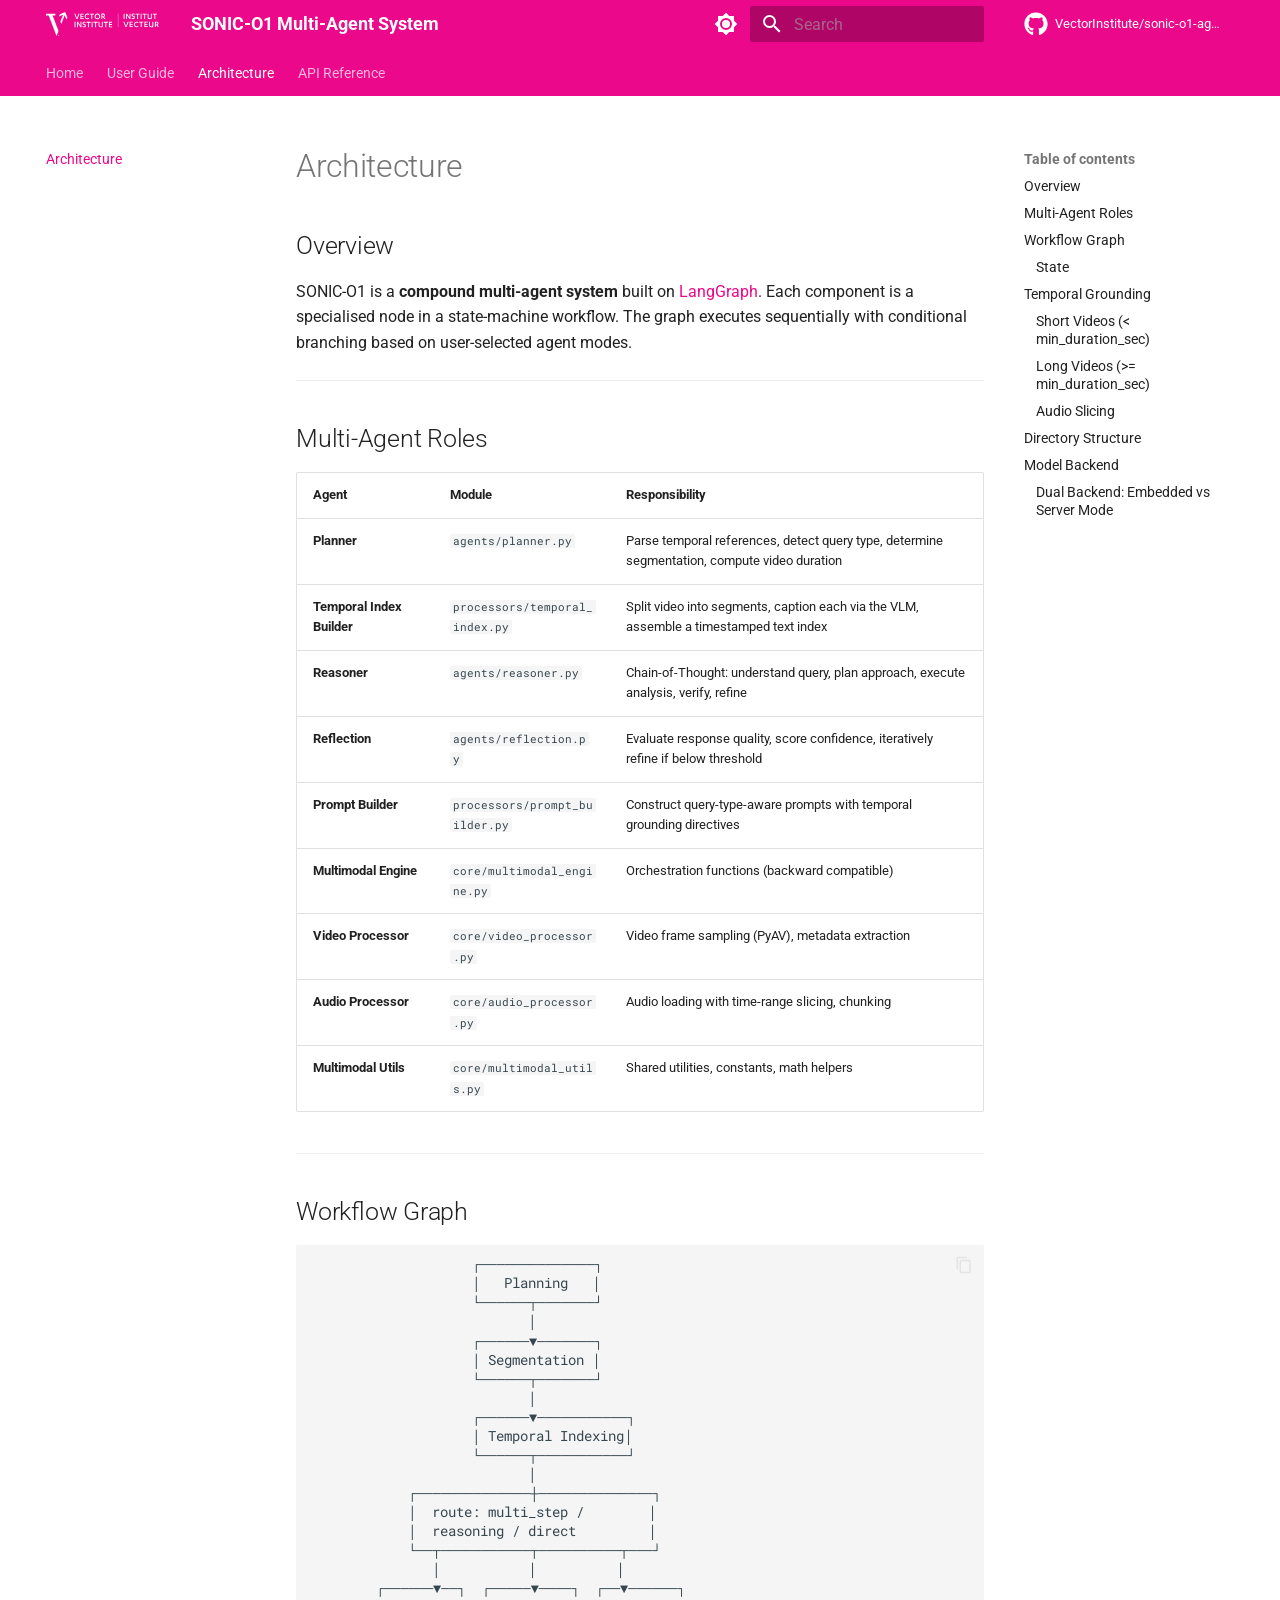
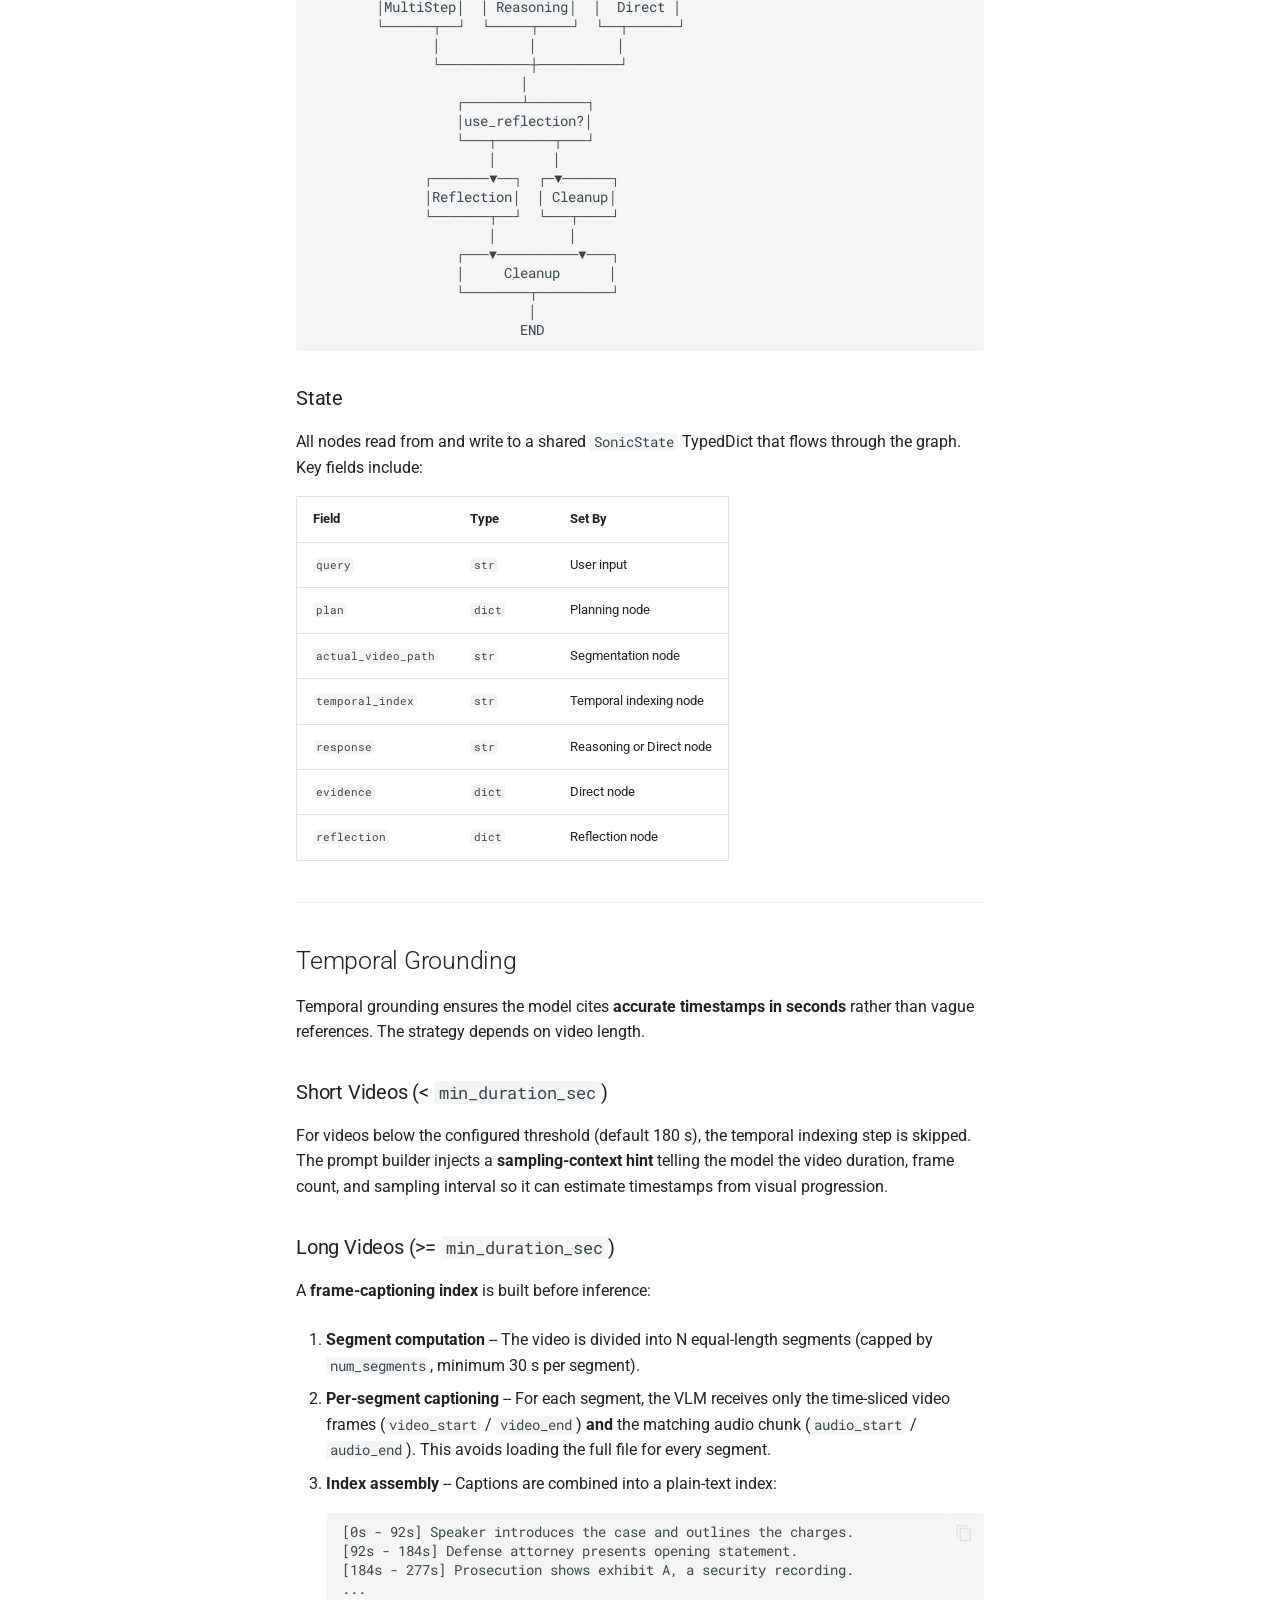
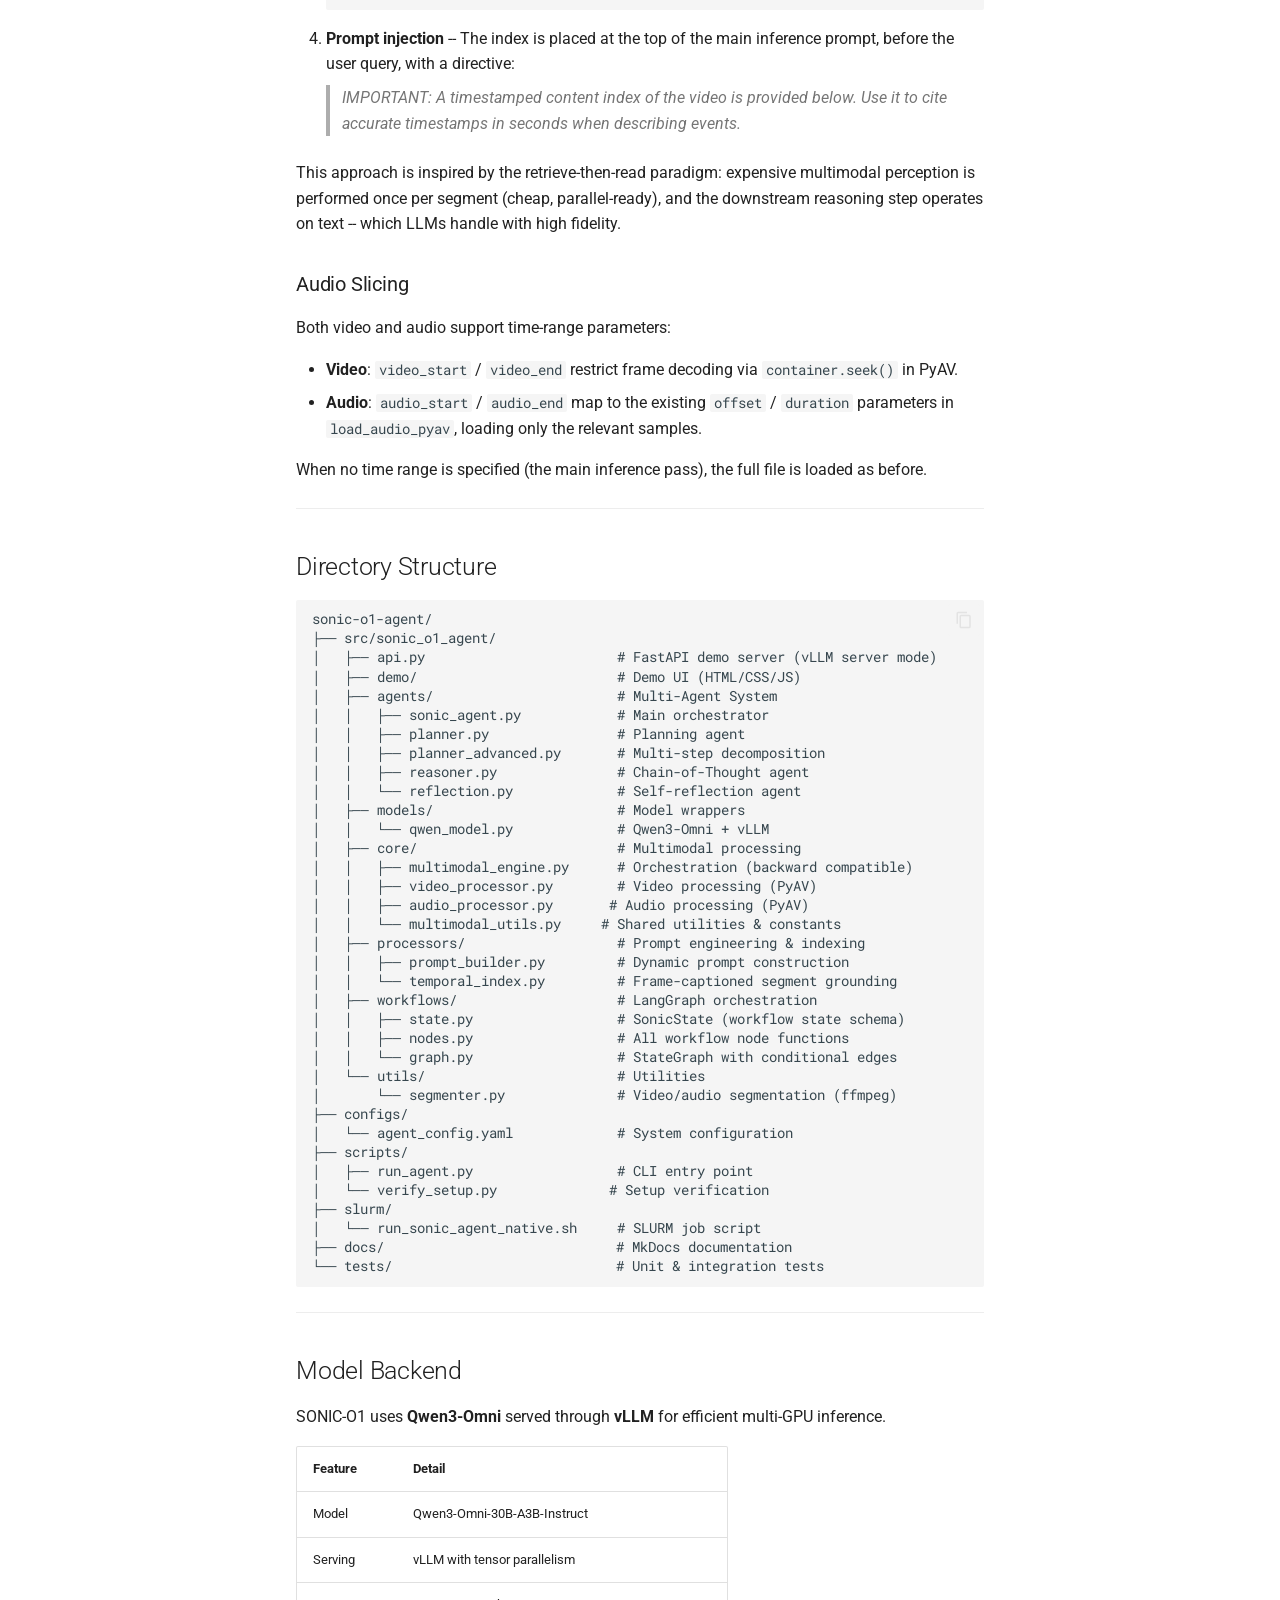
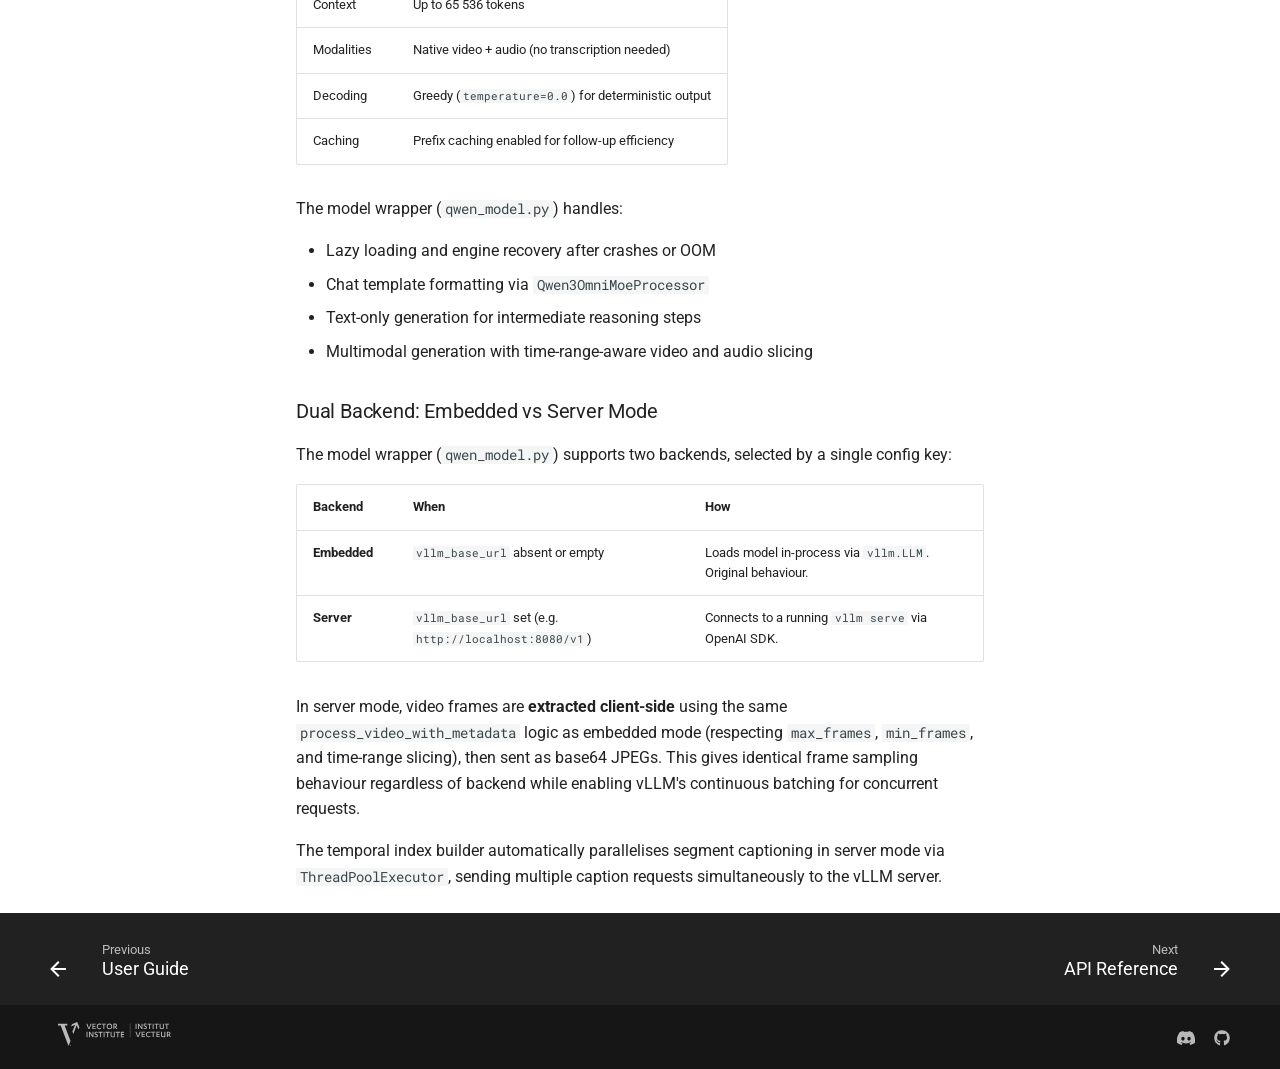
==== commit a0f8c503: "Deploying to gh-pages from @ VectorInstitute/sonic-o1-agent@cb6f96fc95d476f70e780ace59ead2392a935c54" ====
--- a/architecture/index.html
+++ b/architecture/index.html
@@ -580,6 +580,23 @@
     </span>
   </a>
   
+    <nav class="md-nav" aria-label="Model Backend">
+      <ul class="md-nav__list">
+        
+          <li class="md-nav__item">
+  <a href="#dual-backend-embedded-vs-server-mode" class="md-nav__link">
+    <span class="md-ellipsis">
+      
+        Dual Backend: Embedded vs Server Mode
+      
+    </span>
+  </a>
+  
+</li>
+        
+      </ul>
+    </nav>
+  
 </li>
       
     </ul>
@@ -762,6 +779,23 @@
       
     </span>
   </a>
+  
+    <nav class="md-nav" aria-label="Model Backend">
+      <ul class="md-nav__list">
+        
+          <li class="md-nav__item">
+  <a href="#dual-backend-embedded-vs-server-mode" class="md-nav__link">
+    <span class="md-ellipsis">
+      
+        Dual Backend: Embedded vs Server Mode
+      
+    </span>
+  </a>
+  
+</li>
+        
+      </ul>
+    </nav>
   
 </li>
       
@@ -996,37 +1030,39 @@
 <h2 id="directory-structure">Directory Structure<a class="headerlink" href="#directory-structure" title="Permanent link">&para;</a></h2>
 <div class="language-text highlight"><pre><span></span><code><span id="__span-2-1"><a id="__codelineno-2-1" name="__codelineno-2-1" href="#__codelineno-2-1"></a>sonic-o1-agent/
 </span><span id="__span-2-2"><a id="__codelineno-2-2" name="__codelineno-2-2" href="#__codelineno-2-2"></a>├── src/sonic_o1_agent/
-</span><span id="__span-2-3"><a id="__codelineno-2-3" name="__codelineno-2-3" href="#__codelineno-2-3"></a>│   ├── agents/                       # Multi-Agent System
-</span><span id="__span-2-4"><a id="__codelineno-2-4" name="__codelineno-2-4" href="#__codelineno-2-4"></a>│   │   ├── sonic_agent.py            # Main orchestrator
-</span><span id="__span-2-5"><a id="__codelineno-2-5" name="__codelineno-2-5" href="#__codelineno-2-5"></a>│   │   ├── planner.py                # Planning agent
-</span><span id="__span-2-6"><a id="__codelineno-2-6" name="__codelineno-2-6" href="#__codelineno-2-6"></a>│   │   ├── planner_advanced.py       # Multi-step decomposition
-</span><span id="__span-2-7"><a id="__codelineno-2-7" name="__codelineno-2-7" href="#__codelineno-2-7"></a>│   │   ├── reasoner.py               # Chain-of-Thought agent
-</span><span id="__span-2-8"><a id="__codelineno-2-8" name="__codelineno-2-8" href="#__codelineno-2-8"></a>│   │   └── reflection.py             # Self-reflection agent
-</span><span id="__span-2-9"><a id="__codelineno-2-9" name="__codelineno-2-9" href="#__codelineno-2-9"></a>│   ├── models/                       # Model wrappers
-</span><span id="__span-2-10"><a id="__codelineno-2-10" name="__codelineno-2-10" href="#__codelineno-2-10"></a>│   │   └── qwen_model.py             # Qwen3-Omni + vLLM
-</span><span id="__span-2-11"><a id="__codelineno-2-11" name="__codelineno-2-11" href="#__codelineno-2-11"></a>│   ├── core/                         # Multimodal processing
-</span><span id="__span-2-12"><a id="__codelineno-2-12" name="__codelineno-2-12" href="#__codelineno-2-12"></a>│   │   ├── multimodal_engine.py      # Orchestration (backward compatible)
-</span><span id="__span-2-13"><a id="__codelineno-2-13" name="__codelineno-2-13" href="#__codelineno-2-13"></a>│   │   ├── video_processor.py        # Video processing (PyAV)
-</span><span id="__span-2-14"><a id="__codelineno-2-14" name="__codelineno-2-14" href="#__codelineno-2-14"></a>│   │   ├── audio_processor.py       # Audio processing (PyAV)
-</span><span id="__span-2-15"><a id="__codelineno-2-15" name="__codelineno-2-15" href="#__codelineno-2-15"></a>│   │   └── multimodal_utils.py     # Shared utilities &amp; constants
-</span><span id="__span-2-16"><a id="__codelineno-2-16" name="__codelineno-2-16" href="#__codelineno-2-16"></a>│   ├── processors/                   # Prompt engineering &amp; indexing
-</span><span id="__span-2-17"><a id="__codelineno-2-17" name="__codelineno-2-17" href="#__codelineno-2-17"></a>│   │   ├── prompt_builder.py         # Dynamic prompt construction
-</span><span id="__span-2-18"><a id="__codelineno-2-18" name="__codelineno-2-18" href="#__codelineno-2-18"></a>│   │   └── temporal_index.py         # Frame-captioned segment grounding
-</span><span id="__span-2-19"><a id="__codelineno-2-19" name="__codelineno-2-19" href="#__codelineno-2-19"></a>│   ├── workflows/                    # LangGraph orchestration
-</span><span id="__span-2-20"><a id="__codelineno-2-20" name="__codelineno-2-20" href="#__codelineno-2-20"></a>│   │   ├── state.py                  # SonicState (workflow state schema)
-</span><span id="__span-2-21"><a id="__codelineno-2-21" name="__codelineno-2-21" href="#__codelineno-2-21"></a>│   │   ├── nodes.py                  # All workflow node functions
-</span><span id="__span-2-22"><a id="__codelineno-2-22" name="__codelineno-2-22" href="#__codelineno-2-22"></a>│   │   └── graph.py                  # StateGraph with conditional edges
-</span><span id="__span-2-23"><a id="__codelineno-2-23" name="__codelineno-2-23" href="#__codelineno-2-23"></a>│   └── utils/                        # Utilities
-</span><span id="__span-2-24"><a id="__codelineno-2-24" name="__codelineno-2-24" href="#__codelineno-2-24"></a>│       └── segmenter.py              # Video/audio segmentation (ffmpeg)
-</span><span id="__span-2-25"><a id="__codelineno-2-25" name="__codelineno-2-25" href="#__codelineno-2-25"></a>├── configs/
-</span><span id="__span-2-26"><a id="__codelineno-2-26" name="__codelineno-2-26" href="#__codelineno-2-26"></a>│   └── agent_config.yaml             # System configuration
-</span><span id="__span-2-27"><a id="__codelineno-2-27" name="__codelineno-2-27" href="#__codelineno-2-27"></a>├── scripts/
-</span><span id="__span-2-28"><a id="__codelineno-2-28" name="__codelineno-2-28" href="#__codelineno-2-28"></a>│   ├── run_agent.py                  # CLI entry point
-</span><span id="__span-2-29"><a id="__codelineno-2-29" name="__codelineno-2-29" href="#__codelineno-2-29"></a>│   └── verify_setup.py              # Setup verification
-</span><span id="__span-2-30"><a id="__codelineno-2-30" name="__codelineno-2-30" href="#__codelineno-2-30"></a>├── slurm/
-</span><span id="__span-2-31"><a id="__codelineno-2-31" name="__codelineno-2-31" href="#__codelineno-2-31"></a>│   └── run_sonic_agent_native.sh     # SLURM job script
-</span><span id="__span-2-32"><a id="__codelineno-2-32" name="__codelineno-2-32" href="#__codelineno-2-32"></a>├── docs/                             # MkDocs documentation
-</span><span id="__span-2-33"><a id="__codelineno-2-33" name="__codelineno-2-33" href="#__codelineno-2-33"></a>└── tests/                            # Unit &amp; integration tests
+</span><span id="__span-2-3"><a id="__codelineno-2-3" name="__codelineno-2-3" href="#__codelineno-2-3"></a>│   ├── api.py                        # FastAPI demo server (vLLM server mode)
+</span><span id="__span-2-4"><a id="__codelineno-2-4" name="__codelineno-2-4" href="#__codelineno-2-4"></a>│   ├── demo/                         # Demo UI (HTML/CSS/JS)
+</span><span id="__span-2-5"><a id="__codelineno-2-5" name="__codelineno-2-5" href="#__codelineno-2-5"></a>│   ├── agents/                       # Multi-Agent System
+</span><span id="__span-2-6"><a id="__codelineno-2-6" name="__codelineno-2-6" href="#__codelineno-2-6"></a>│   │   ├── sonic_agent.py            # Main orchestrator
+</span><span id="__span-2-7"><a id="__codelineno-2-7" name="__codelineno-2-7" href="#__codelineno-2-7"></a>│   │   ├── planner.py                # Planning agent
+</span><span id="__span-2-8"><a id="__codelineno-2-8" name="__codelineno-2-8" href="#__codelineno-2-8"></a>│   │   ├── planner_advanced.py       # Multi-step decomposition
+</span><span id="__span-2-9"><a id="__codelineno-2-9" name="__codelineno-2-9" href="#__codelineno-2-9"></a>│   │   ├── reasoner.py               # Chain-of-Thought agent
+</span><span id="__span-2-10"><a id="__codelineno-2-10" name="__codelineno-2-10" href="#__codelineno-2-10"></a>│   │   └── reflection.py             # Self-reflection agent
+</span><span id="__span-2-11"><a id="__codelineno-2-11" name="__codelineno-2-11" href="#__codelineno-2-11"></a>│   ├── models/                       # Model wrappers
+</span><span id="__span-2-12"><a id="__codelineno-2-12" name="__codelineno-2-12" href="#__codelineno-2-12"></a>│   │   └── qwen_model.py             # Qwen3-Omni + vLLM
+</span><span id="__span-2-13"><a id="__codelineno-2-13" name="__codelineno-2-13" href="#__codelineno-2-13"></a>│   ├── core/                         # Multimodal processing
+</span><span id="__span-2-14"><a id="__codelineno-2-14" name="__codelineno-2-14" href="#__codelineno-2-14"></a>│   │   ├── multimodal_engine.py      # Orchestration (backward compatible)
+</span><span id="__span-2-15"><a id="__codelineno-2-15" name="__codelineno-2-15" href="#__codelineno-2-15"></a>│   │   ├── video_processor.py        # Video processing (PyAV)
+</span><span id="__span-2-16"><a id="__codelineno-2-16" name="__codelineno-2-16" href="#__codelineno-2-16"></a>│   │   ├── audio_processor.py       # Audio processing (PyAV)
+</span><span id="__span-2-17"><a id="__codelineno-2-17" name="__codelineno-2-17" href="#__codelineno-2-17"></a>│   │   └── multimodal_utils.py     # Shared utilities &amp; constants
+</span><span id="__span-2-18"><a id="__codelineno-2-18" name="__codelineno-2-18" href="#__codelineno-2-18"></a>│   ├── processors/                   # Prompt engineering &amp; indexing
+</span><span id="__span-2-19"><a id="__codelineno-2-19" name="__codelineno-2-19" href="#__codelineno-2-19"></a>│   │   ├── prompt_builder.py         # Dynamic prompt construction
+</span><span id="__span-2-20"><a id="__codelineno-2-20" name="__codelineno-2-20" href="#__codelineno-2-20"></a>│   │   └── temporal_index.py         # Frame-captioned segment grounding
+</span><span id="__span-2-21"><a id="__codelineno-2-21" name="__codelineno-2-21" href="#__codelineno-2-21"></a>│   ├── workflows/                    # LangGraph orchestration
+</span><span id="__span-2-22"><a id="__codelineno-2-22" name="__codelineno-2-22" href="#__codelineno-2-22"></a>│   │   ├── state.py                  # SonicState (workflow state schema)
+</span><span id="__span-2-23"><a id="__codelineno-2-23" name="__codelineno-2-23" href="#__codelineno-2-23"></a>│   │   ├── nodes.py                  # All workflow node functions
+</span><span id="__span-2-24"><a id="__codelineno-2-24" name="__codelineno-2-24" href="#__codelineno-2-24"></a>│   │   └── graph.py                  # StateGraph with conditional edges
+</span><span id="__span-2-25"><a id="__codelineno-2-25" name="__codelineno-2-25" href="#__codelineno-2-25"></a>│   └── utils/                        # Utilities
+</span><span id="__span-2-26"><a id="__codelineno-2-26" name="__codelineno-2-26" href="#__codelineno-2-26"></a>│       └── segmenter.py              # Video/audio segmentation (ffmpeg)
+</span><span id="__span-2-27"><a id="__codelineno-2-27" name="__codelineno-2-27" href="#__codelineno-2-27"></a>├── configs/
+</span><span id="__span-2-28"><a id="__codelineno-2-28" name="__codelineno-2-28" href="#__codelineno-2-28"></a>│   └── agent_config.yaml             # System configuration
+</span><span id="__span-2-29"><a id="__codelineno-2-29" name="__codelineno-2-29" href="#__codelineno-2-29"></a>├── scripts/
+</span><span id="__span-2-30"><a id="__codelineno-2-30" name="__codelineno-2-30" href="#__codelineno-2-30"></a>│   ├── run_agent.py                  # CLI entry point
+</span><span id="__span-2-31"><a id="__codelineno-2-31" name="__codelineno-2-31" href="#__codelineno-2-31"></a>│   └── verify_setup.py              # Setup verification
+</span><span id="__span-2-32"><a id="__codelineno-2-32" name="__codelineno-2-32" href="#__codelineno-2-32"></a>├── slurm/
+</span><span id="__span-2-33"><a id="__codelineno-2-33" name="__codelineno-2-33" href="#__codelineno-2-33"></a>│   └── run_sonic_agent_native.sh     # SLURM job script
+</span><span id="__span-2-34"><a id="__codelineno-2-34" name="__codelineno-2-34" href="#__codelineno-2-34"></a>├── docs/                             # MkDocs documentation
+</span><span id="__span-2-35"><a id="__codelineno-2-35" name="__codelineno-2-35" href="#__codelineno-2-35"></a>└── tests/                            # Unit &amp; integration tests
 </span></code></pre></div>
 <hr />
 <h2 id="model-backend">Model Backend<a class="headerlink" href="#model-backend" title="Permanent link">&para;</a></h2>
@@ -1073,6 +1109,38 @@
 <li>Text-only generation for intermediate reasoning steps</li>
 <li>Multimodal generation with time-range-aware video and audio slicing</li>
 </ul>
+<h3 id="dual-backend-embedded-vs-server-mode">Dual Backend: Embedded vs Server Mode<a class="headerlink" href="#dual-backend-embedded-vs-server-mode" title="Permanent link">&para;</a></h3>
+<p>The model wrapper (<code>qwen_model.py</code>) supports two backends, selected by a
+single config key:</p>
+<table>
+<thead>
+<tr>
+<th>Backend</th>
+<th>When</th>
+<th>How</th>
+</tr>
+</thead>
+<tbody>
+<tr>
+<td><strong>Embedded</strong></td>
+<td><code>vllm_base_url</code> absent or empty</td>
+<td>Loads model in-process via <code>vllm.LLM</code>. Original behaviour.</td>
+</tr>
+<tr>
+<td><strong>Server</strong></td>
+<td><code>vllm_base_url</code> set (e.g. <code>http://localhost:8080/v1</code>)</td>
+<td>Connects to a running <code>vllm serve</code> via OpenAI SDK.</td>
+</tr>
+</tbody>
+</table>
+<p>In server mode, video frames are <strong>extracted client-side</strong> using the same
+<code>process_video_with_metadata</code> logic as embedded mode (respecting
+<code>max_frames</code>, <code>min_frames</code>, and time-range slicing), then sent as base64
+JPEGs. This gives identical frame sampling behaviour regardless of backend
+while enabling vLLM's continuous batching for concurrent requests.</p>
+<p>The temporal index builder automatically parallelises segment captioning
+in server mode via <code>ThreadPoolExecutor</code>, sending multiple caption requests
+simultaneously to the vLLM server.</p>
 
 
 
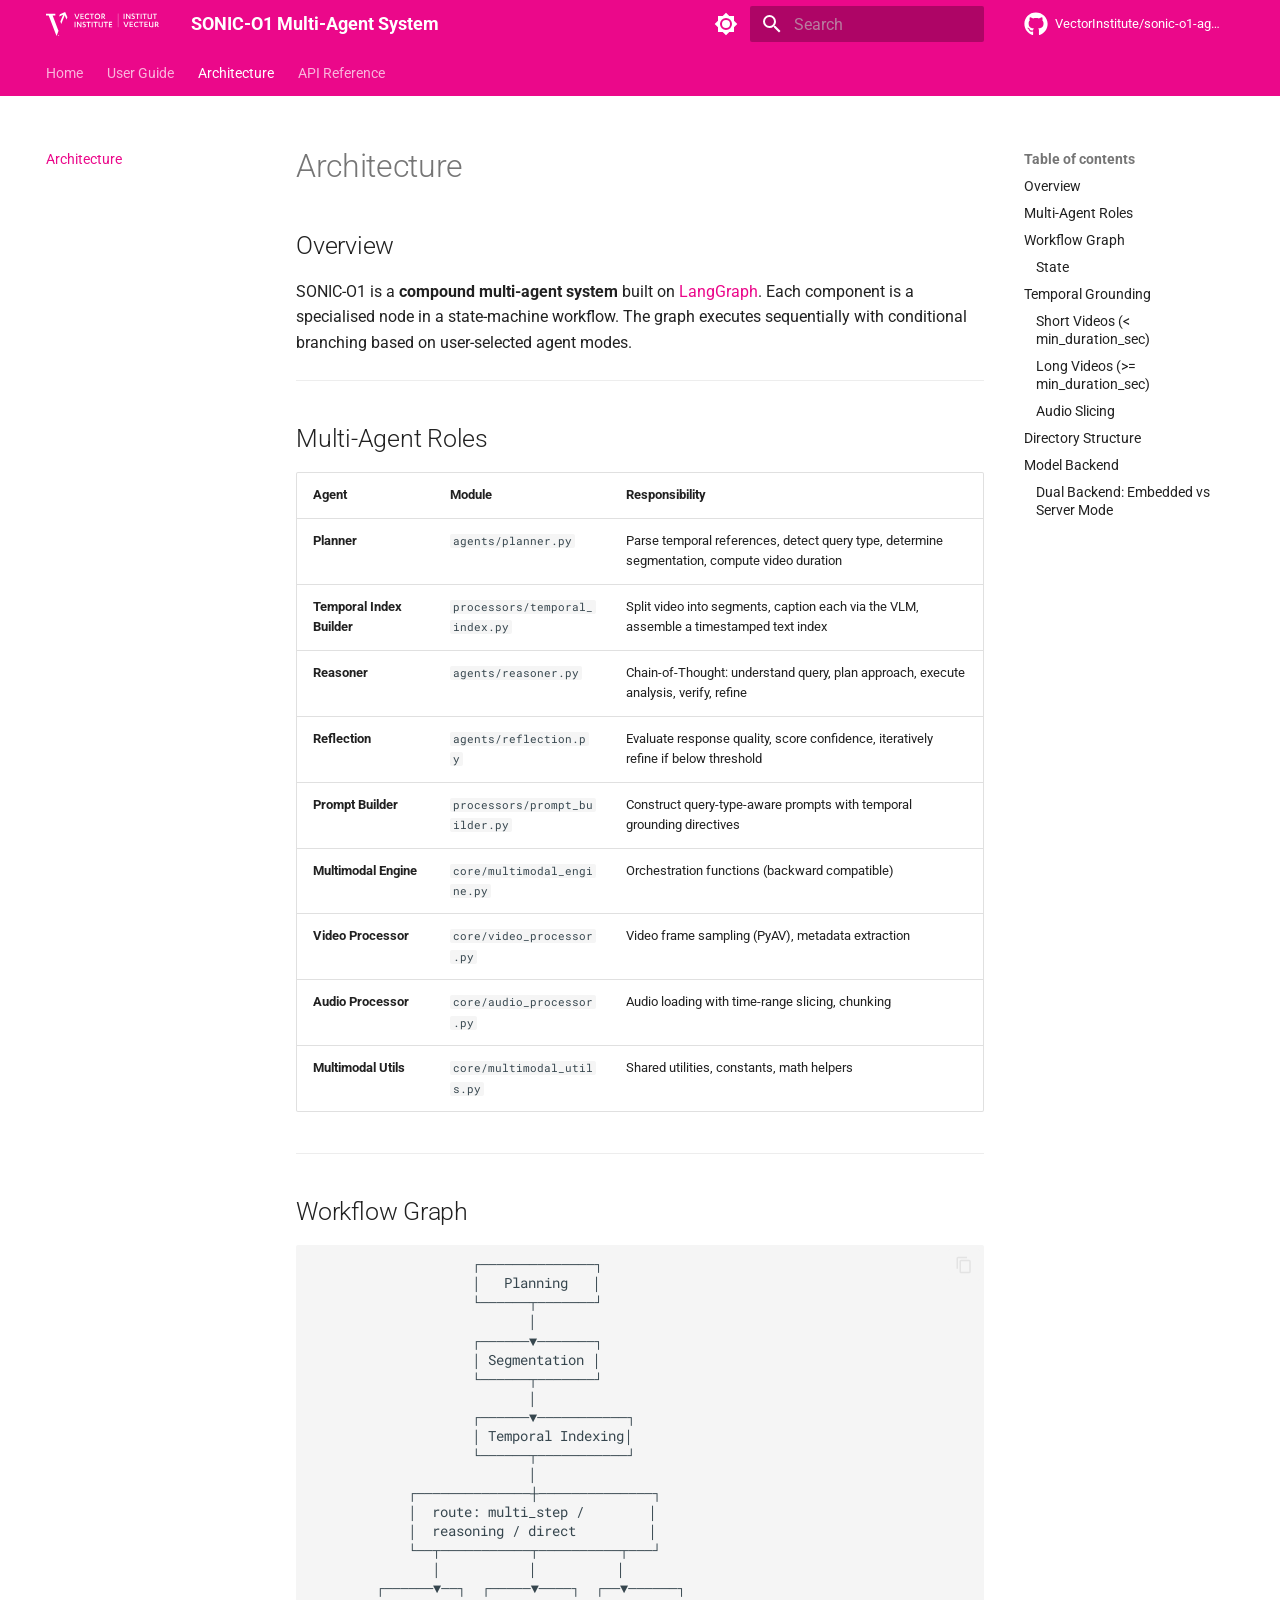
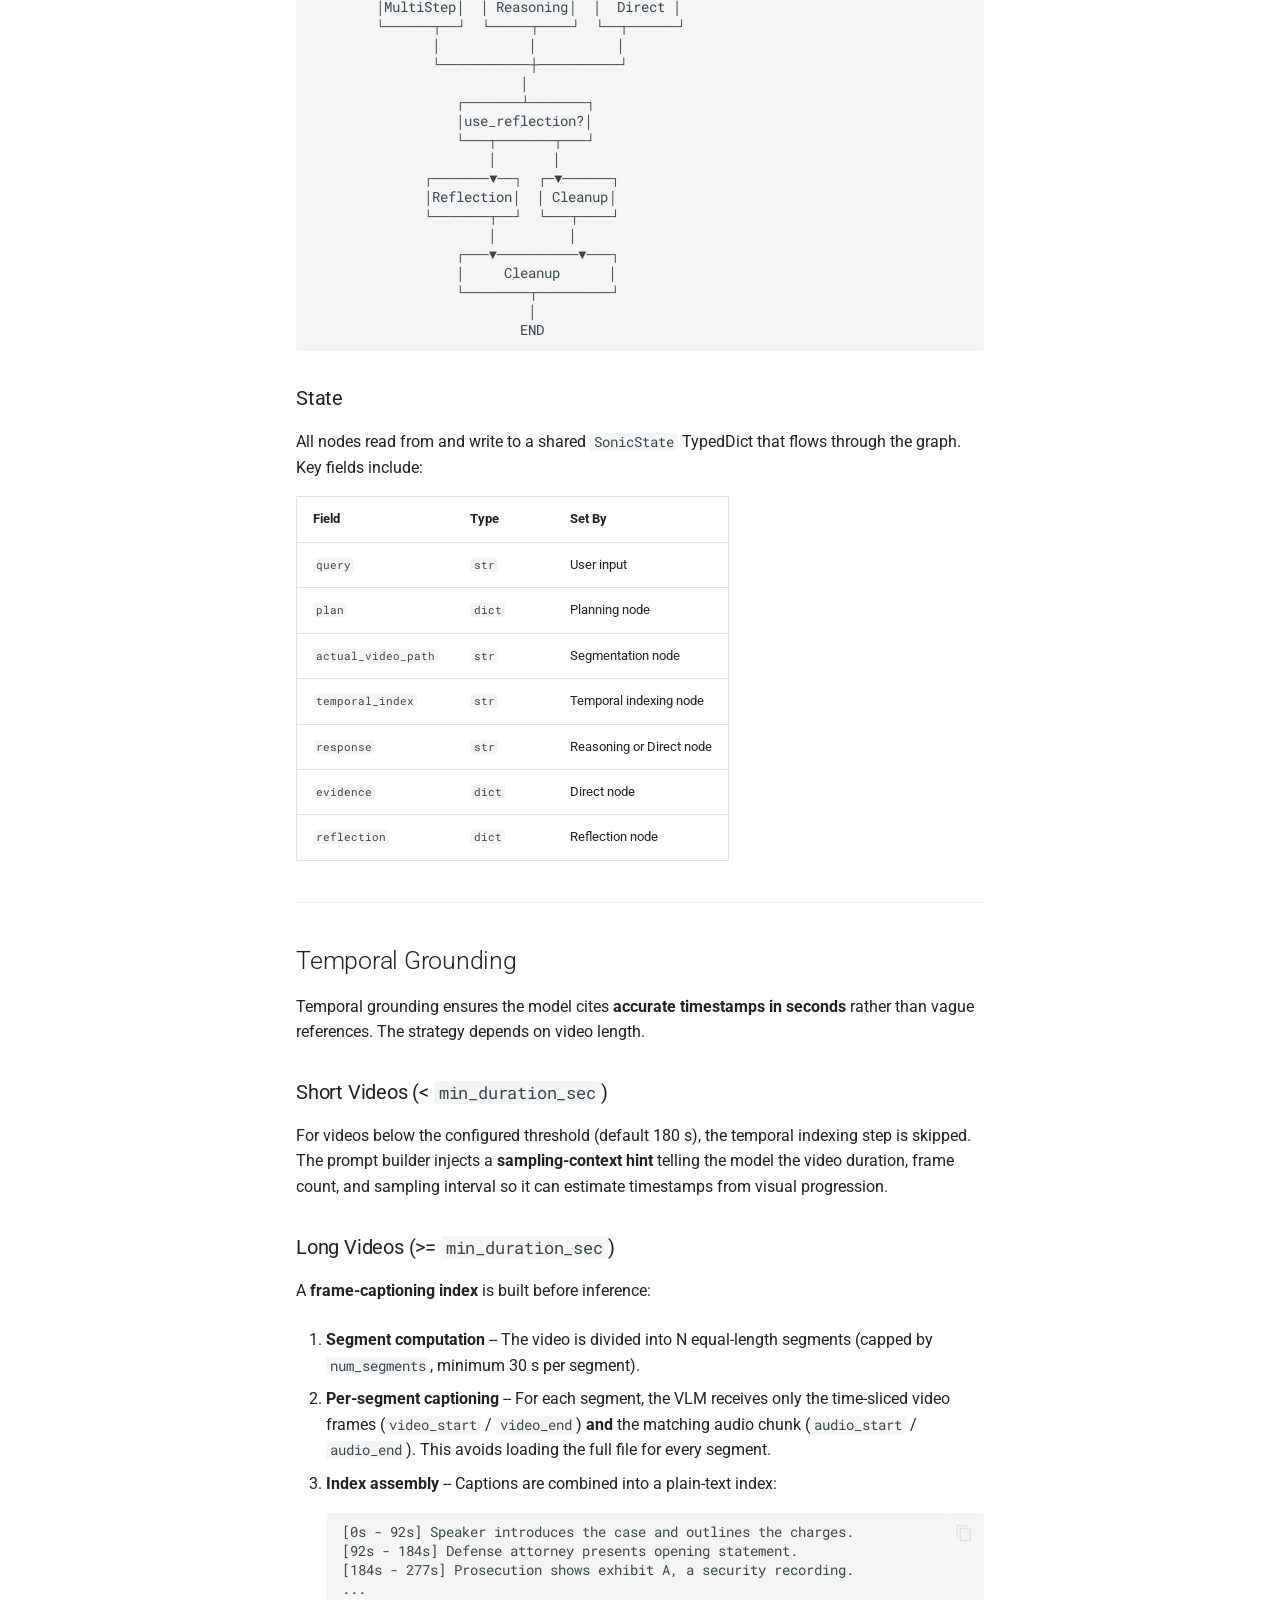
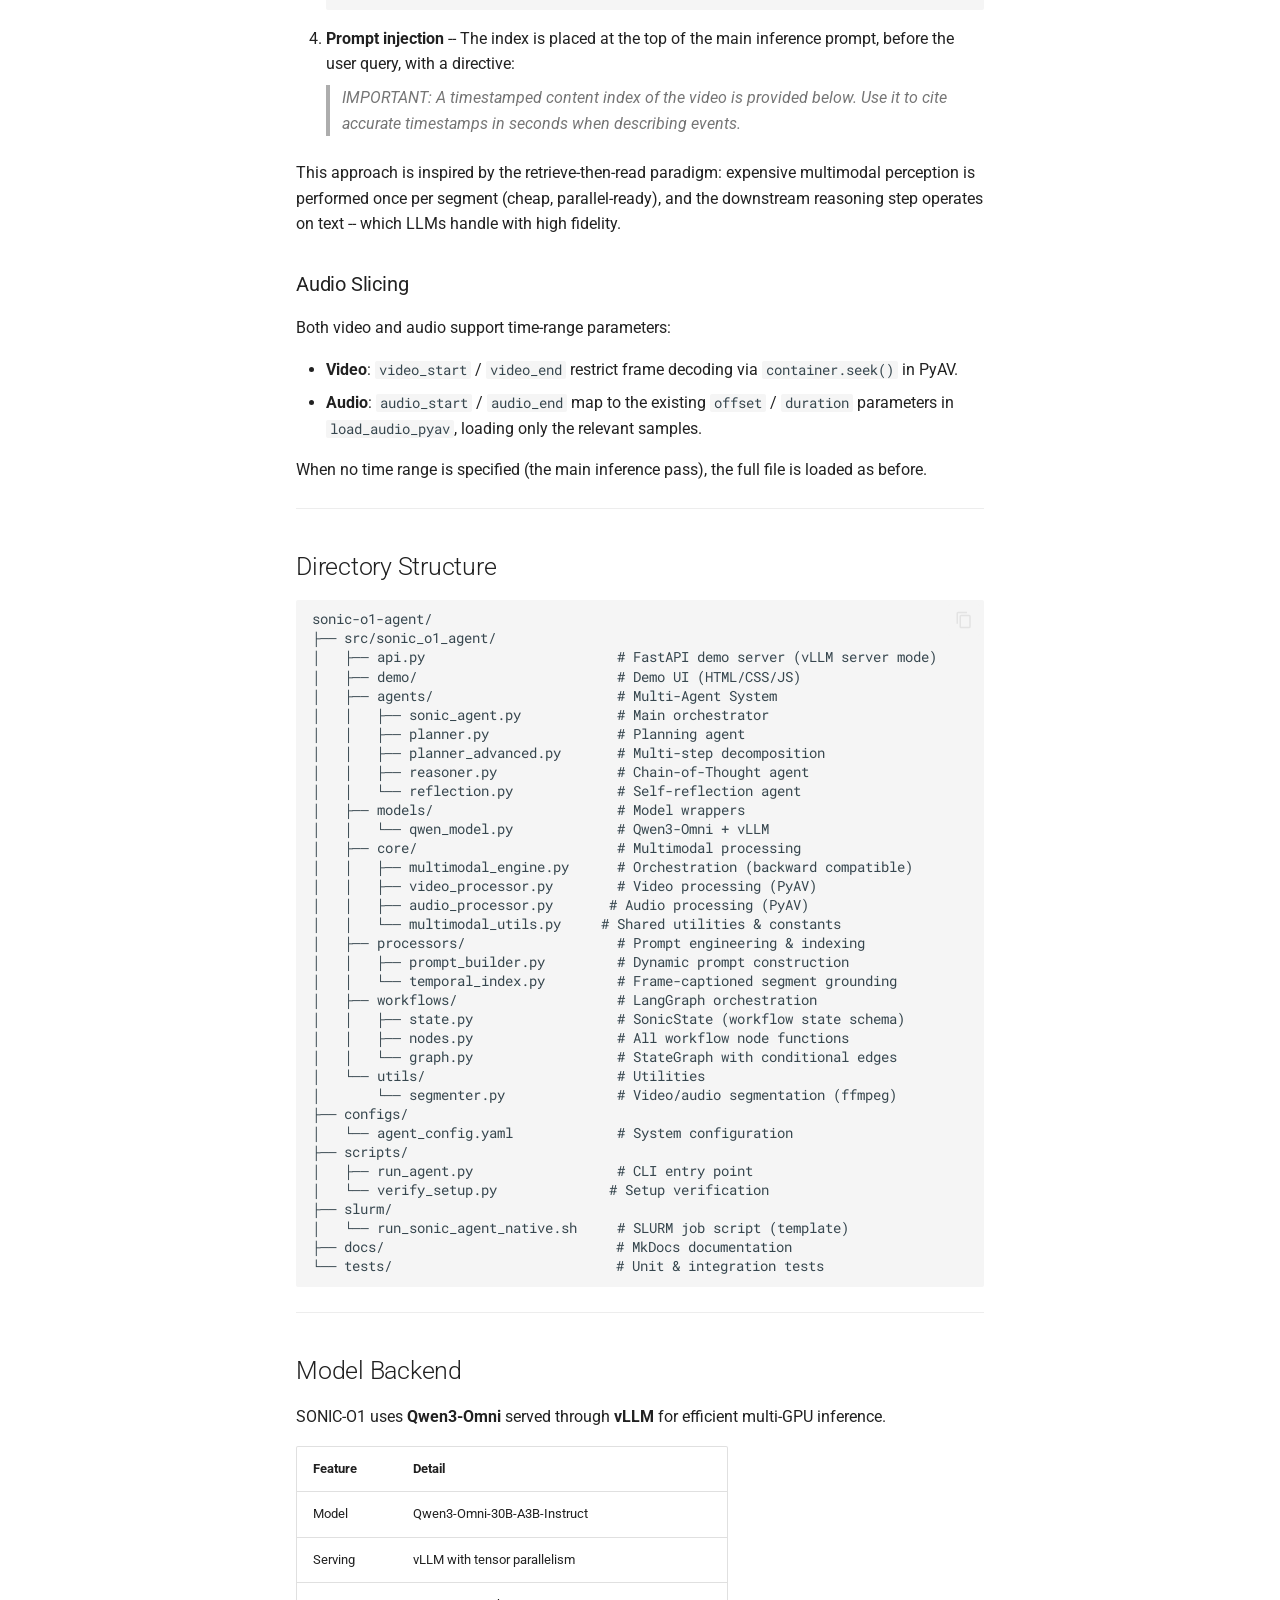
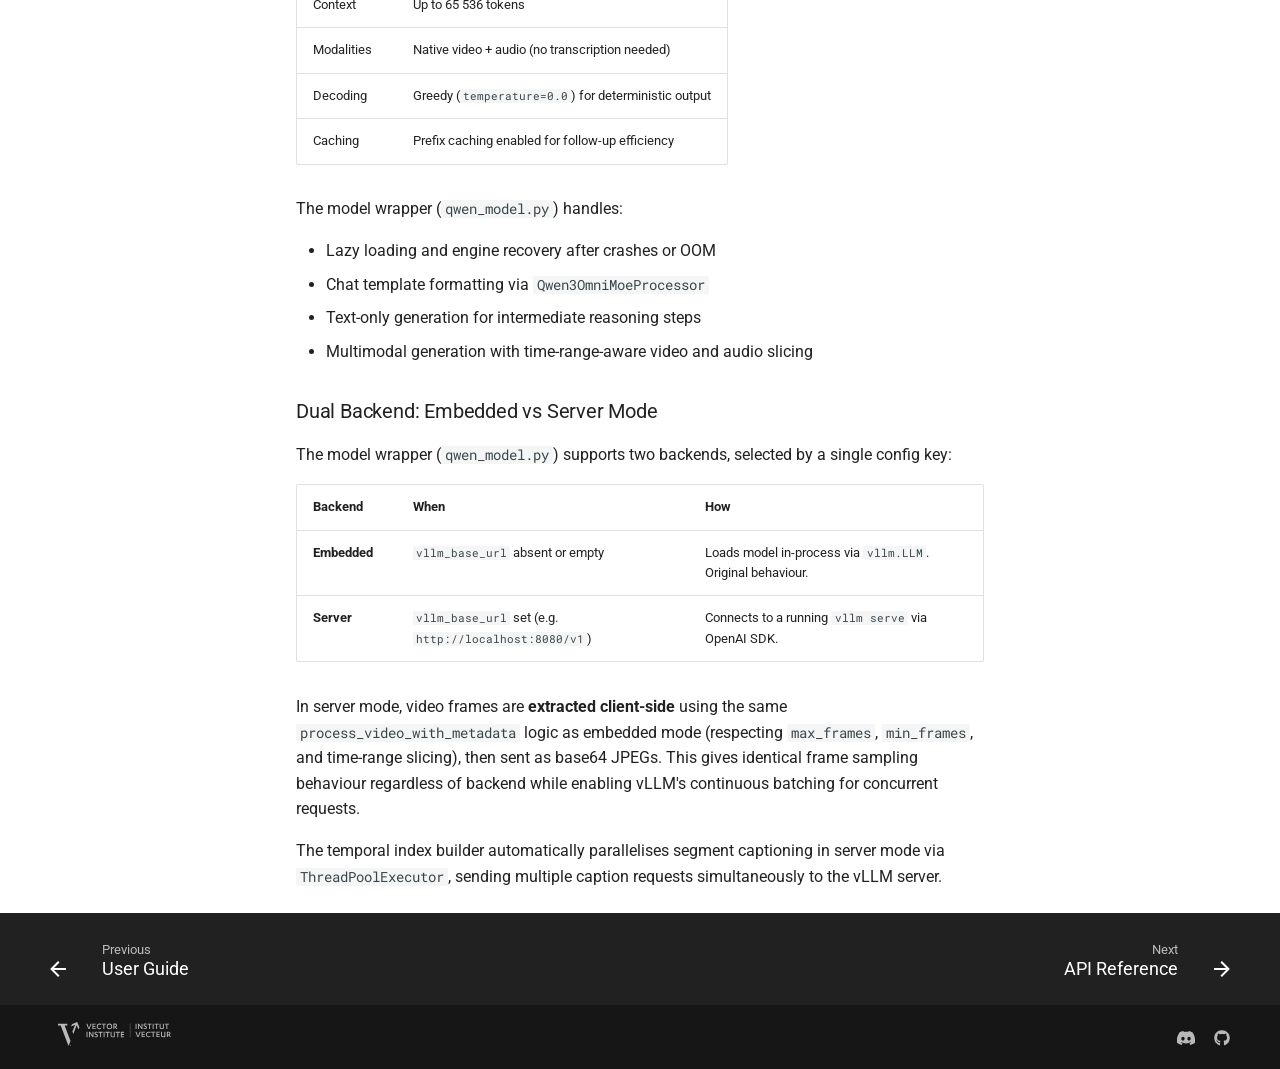
==== commit 5f2e6b4b: "Deploying to gh-pages from @ VectorInstitute/sonic-o1-agent@7cbdb189f68d8de5bdfd7cfe5b3c780e3ada2541" ====
--- a/architecture/index.html
+++ b/architecture/index.html
@@ -1060,7 +1060,7 @@
 </span><span id="__span-2-30"><a id="__codelineno-2-30" name="__codelineno-2-30" href="#__codelineno-2-30"></a>│   ├── run_agent.py                  # CLI entry point
 </span><span id="__span-2-31"><a id="__codelineno-2-31" name="__codelineno-2-31" href="#__codelineno-2-31"></a>│   └── verify_setup.py              # Setup verification
 </span><span id="__span-2-32"><a id="__codelineno-2-32" name="__codelineno-2-32" href="#__codelineno-2-32"></a>├── slurm/
-</span><span id="__span-2-33"><a id="__codelineno-2-33" name="__codelineno-2-33" href="#__codelineno-2-33"></a>│   └── run_sonic_agent_native.sh     # SLURM job script
+</span><span id="__span-2-33"><a id="__codelineno-2-33" name="__codelineno-2-33" href="#__codelineno-2-33"></a>│   └── run_sonic_agent_native.sh     # SLURM job script (template)
 </span><span id="__span-2-34"><a id="__codelineno-2-34" name="__codelineno-2-34" href="#__codelineno-2-34"></a>├── docs/                             # MkDocs documentation
 </span><span id="__span-2-35"><a id="__codelineno-2-35" name="__codelineno-2-35" href="#__codelineno-2-35"></a>└── tests/                            # Unit &amp; integration tests
 </span></code></pre></div>
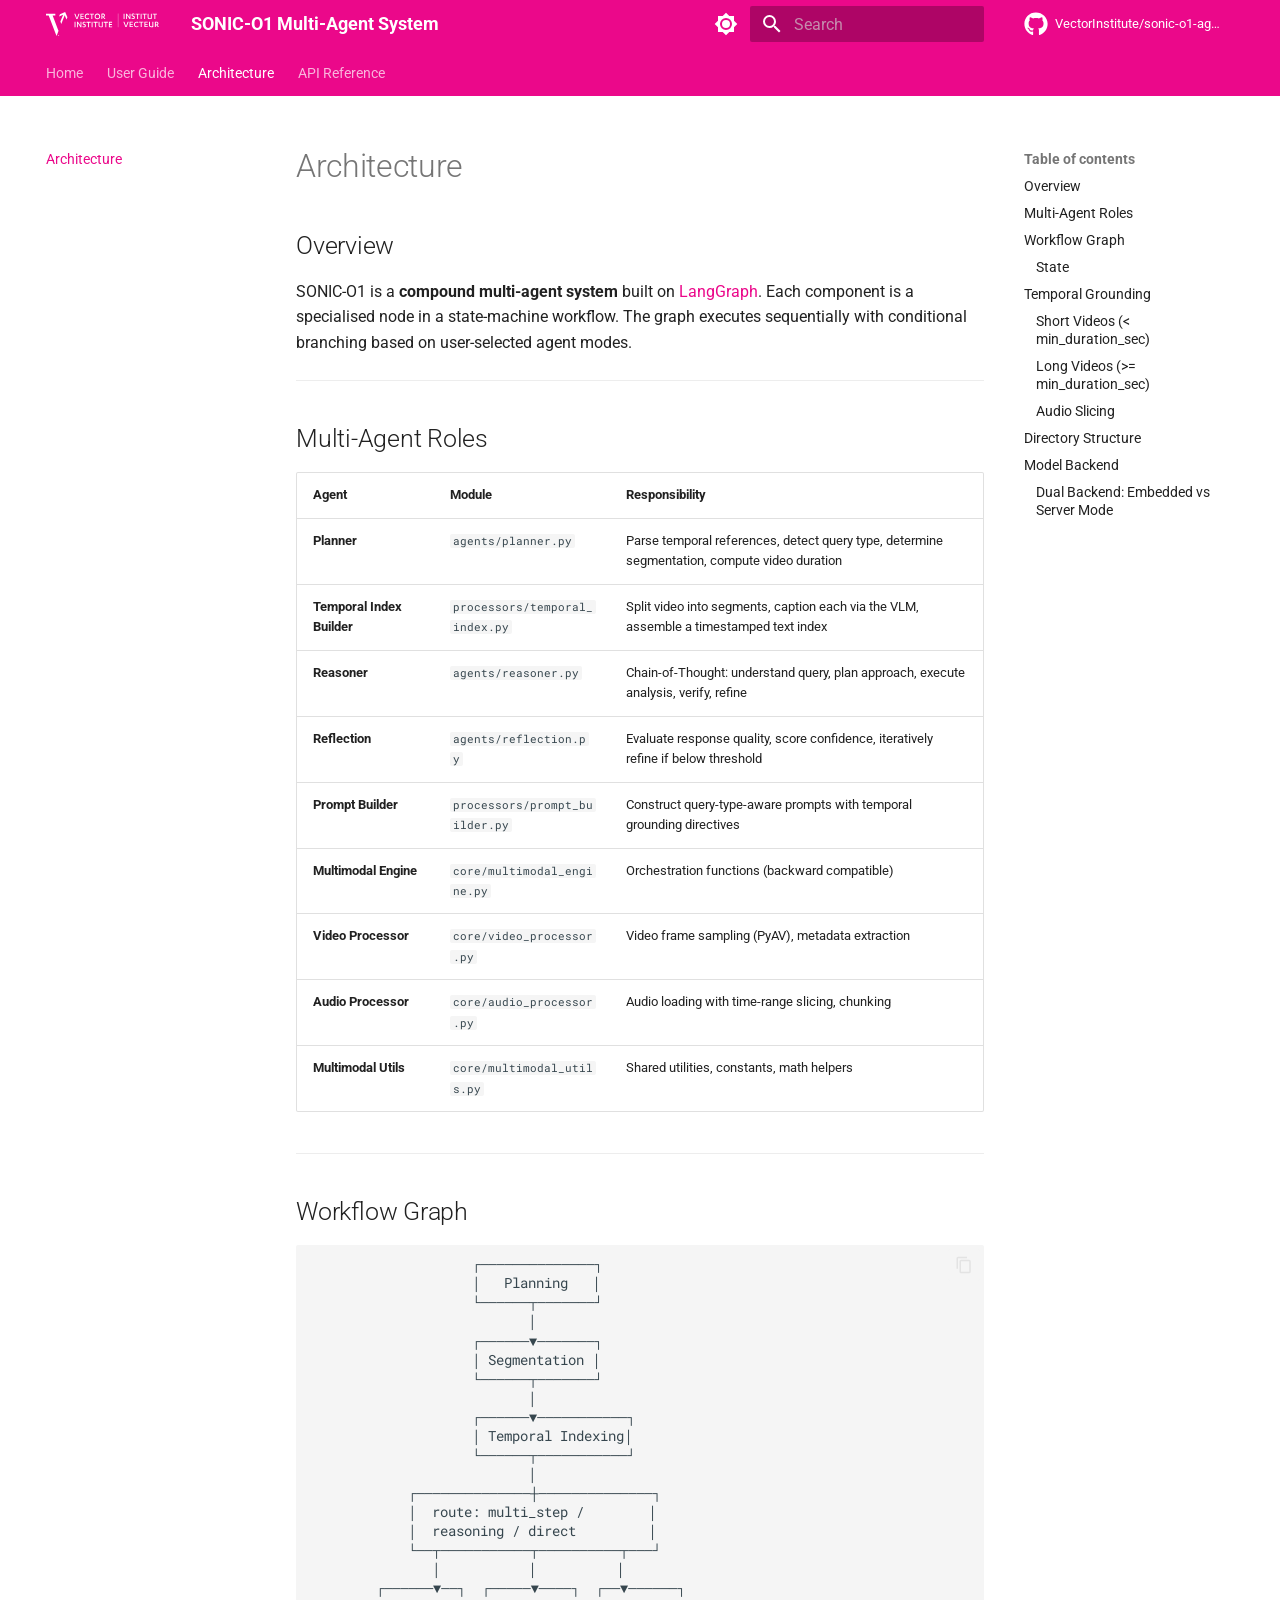
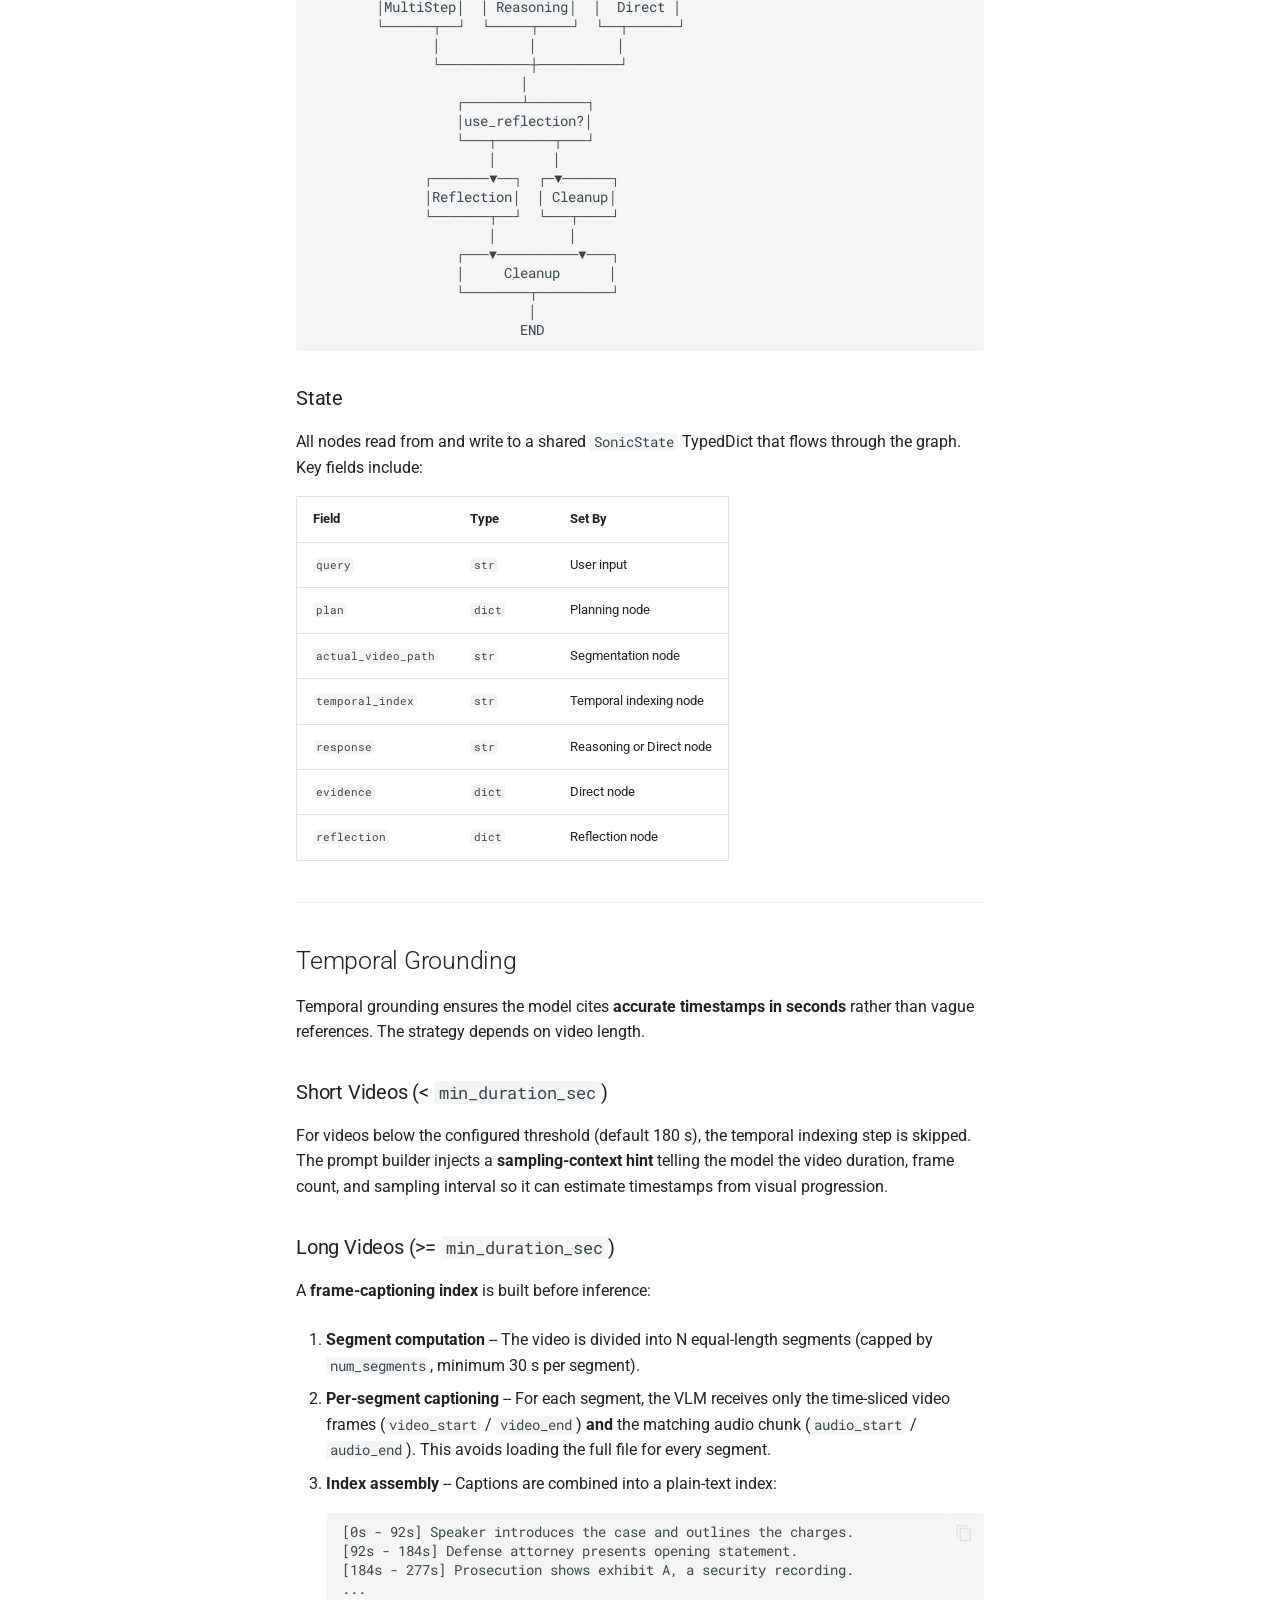
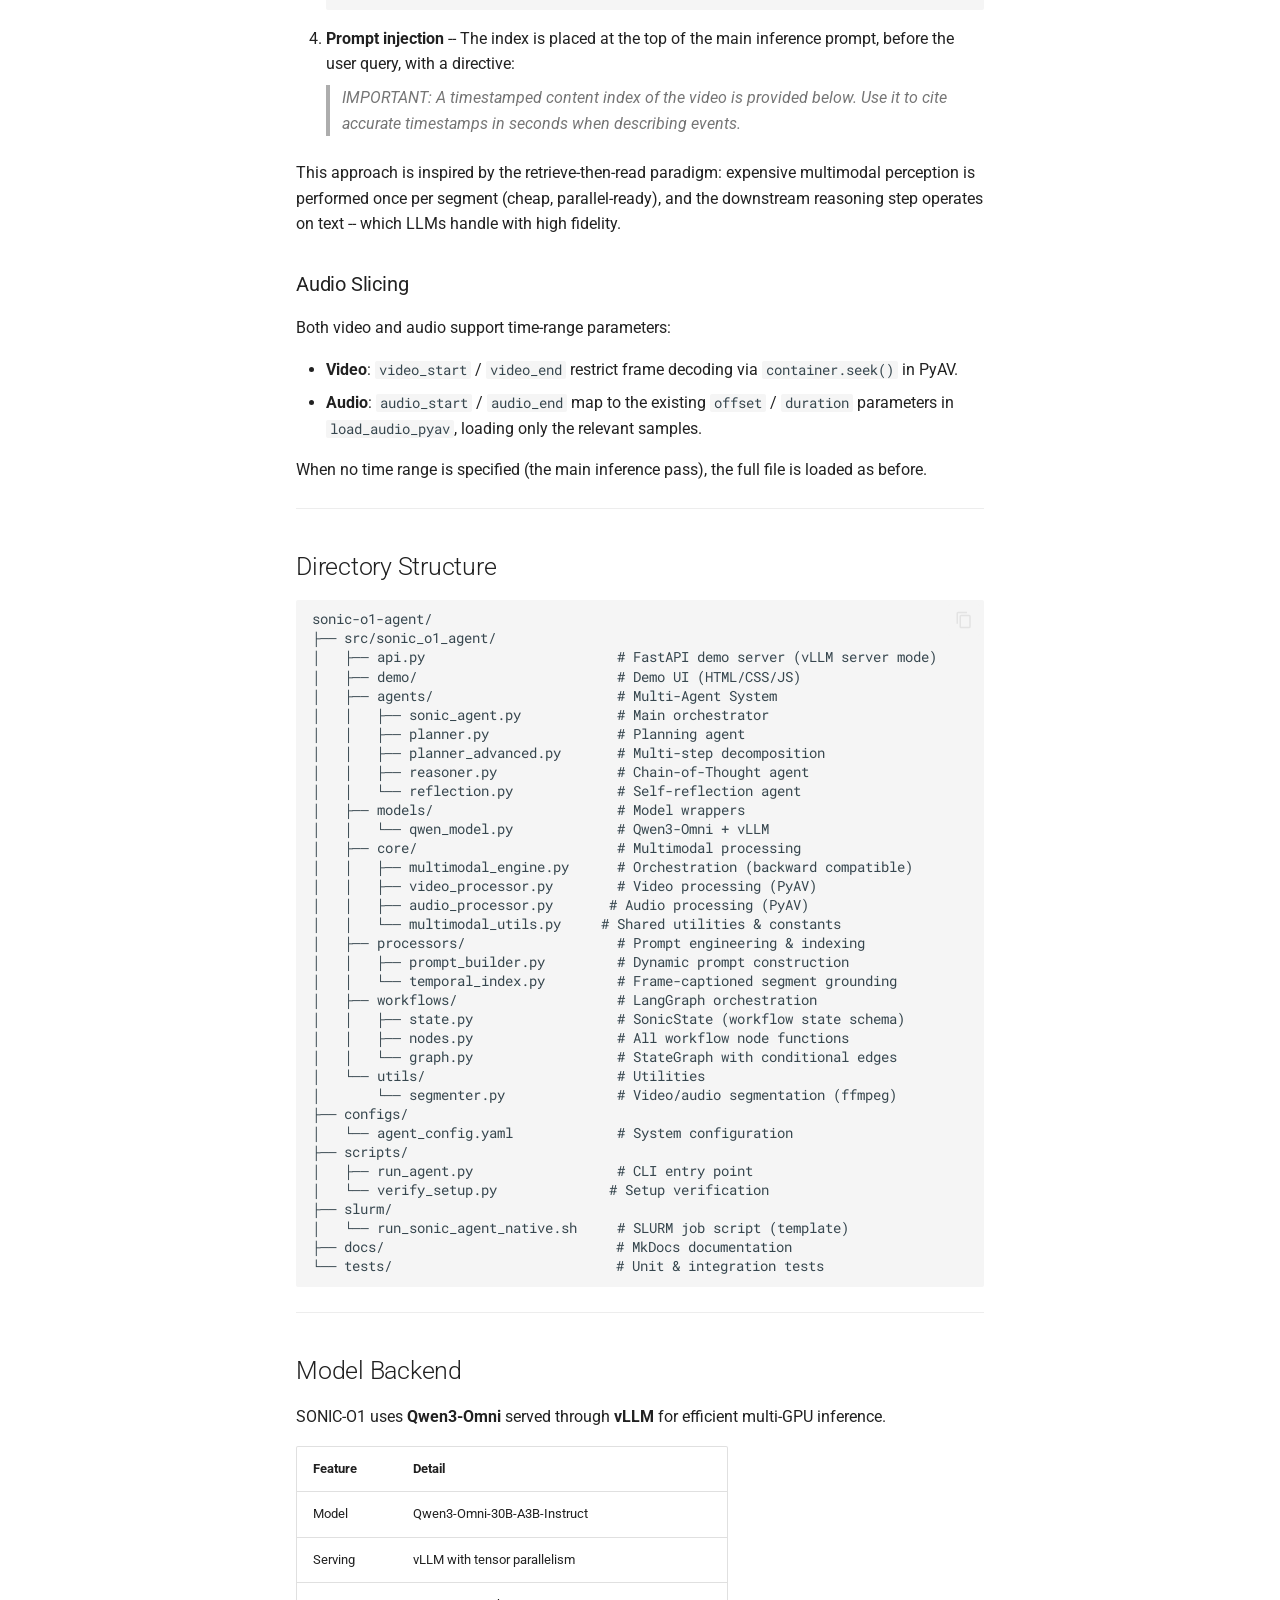
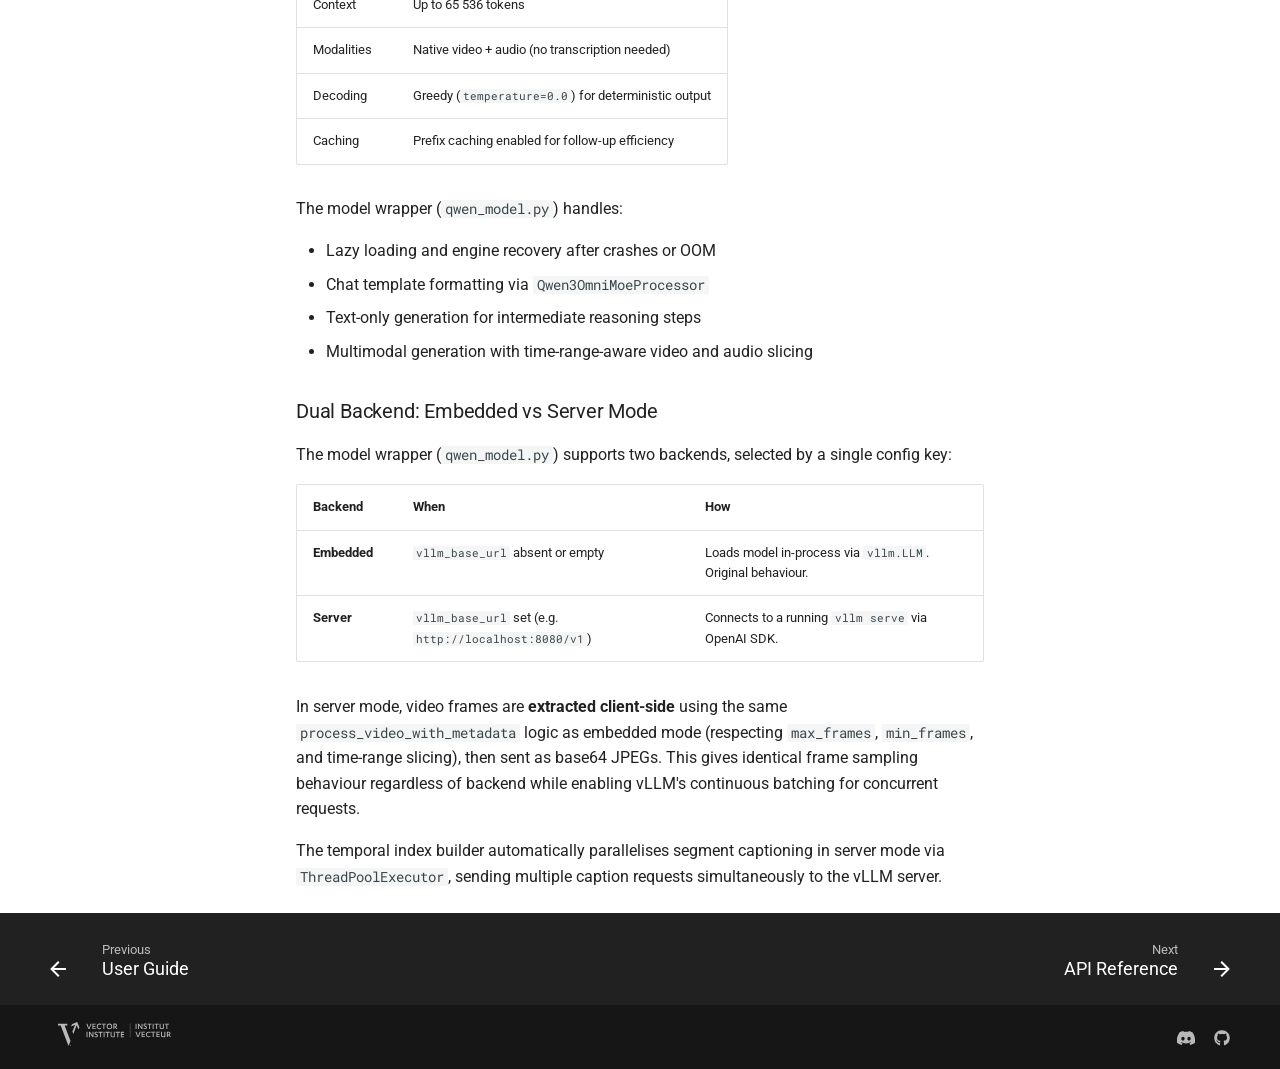
==== commit b9548671: "Deploying to gh-pages from @ VectorInstitute/sonic-o1-agent@ef3bbc64f6bdd52172eb0917b29160354ae93658" ====
--- a/architecture/index.html
+++ b/architecture/index.html
@@ -19,7 +19,7 @@
       
       
       <link rel="icon" href="../assets/favicon-48x48.svg">
-      <meta name="generator" content="mkdocs-1.6.1, mkdocs-material-9.7.1">
+      <meta name="generator" content="mkdocs-1.6.1, mkdocs-material-9.7.6">
     
     
       
